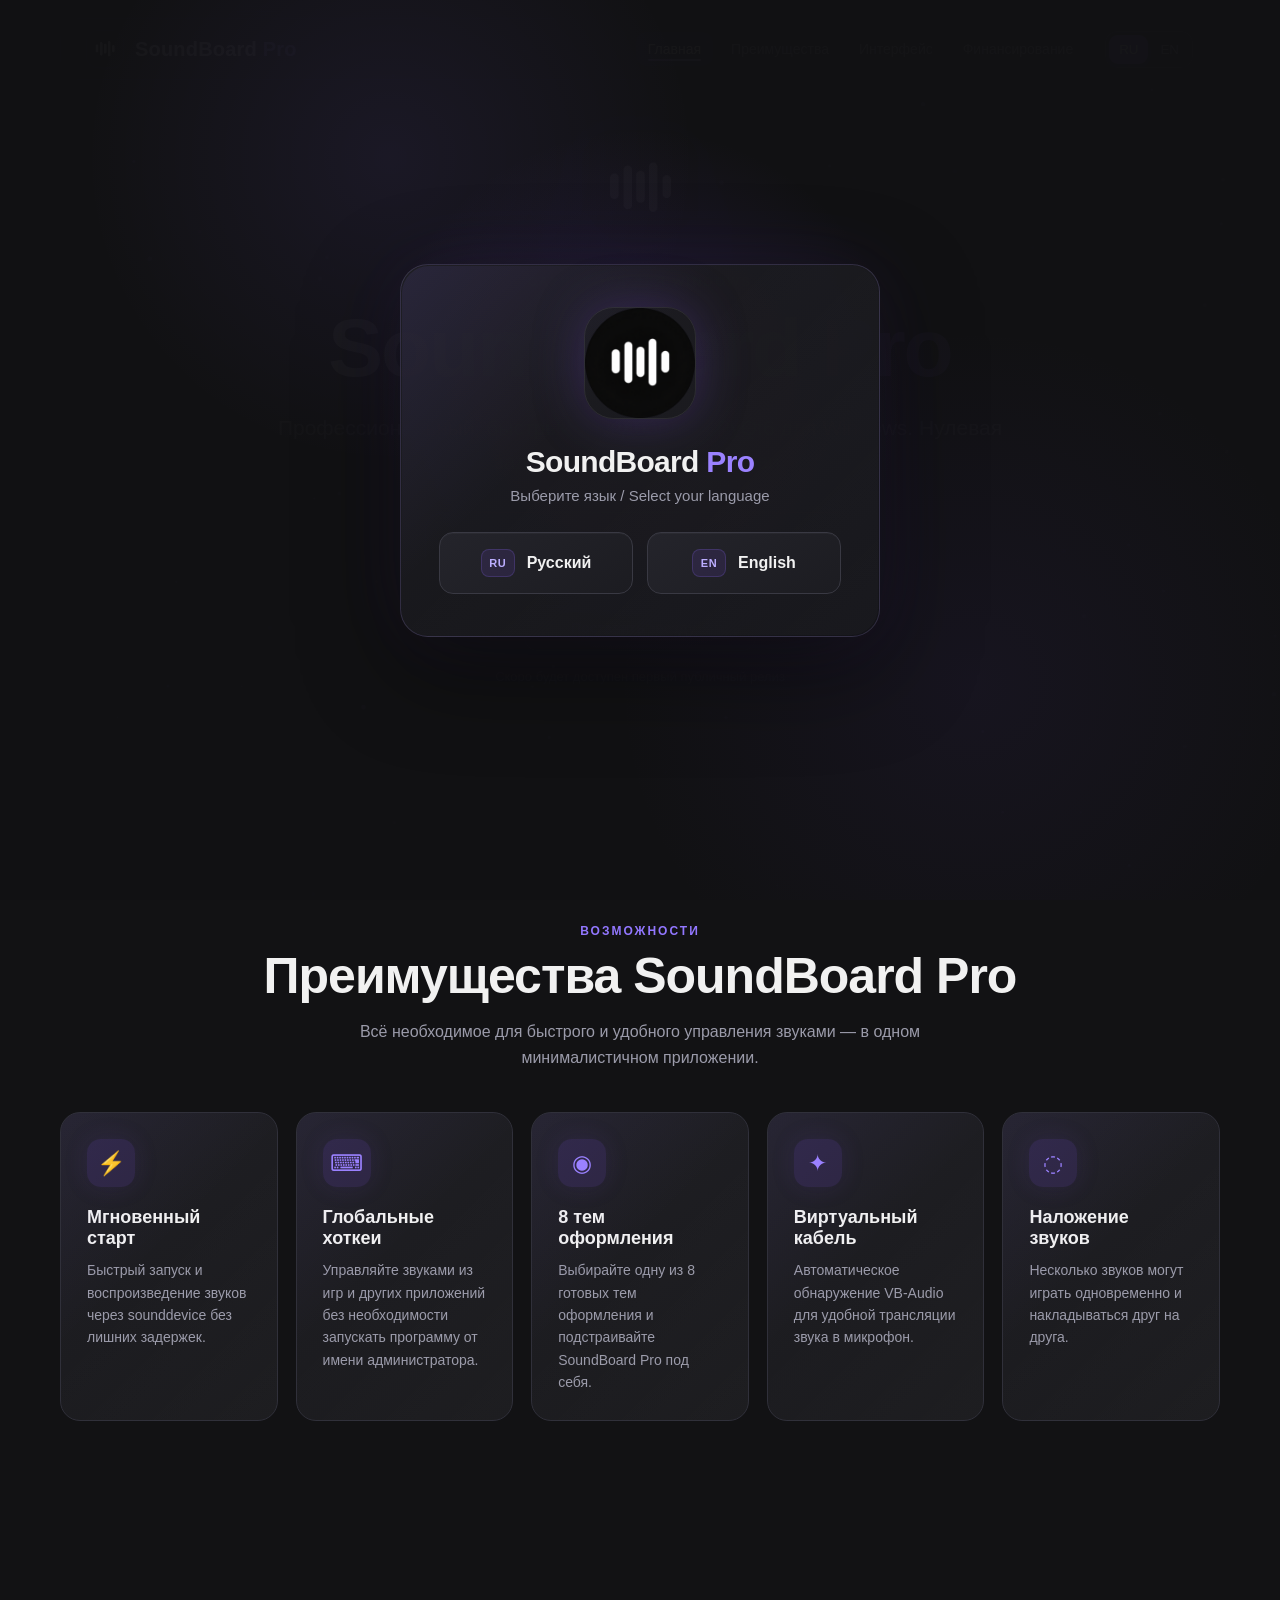
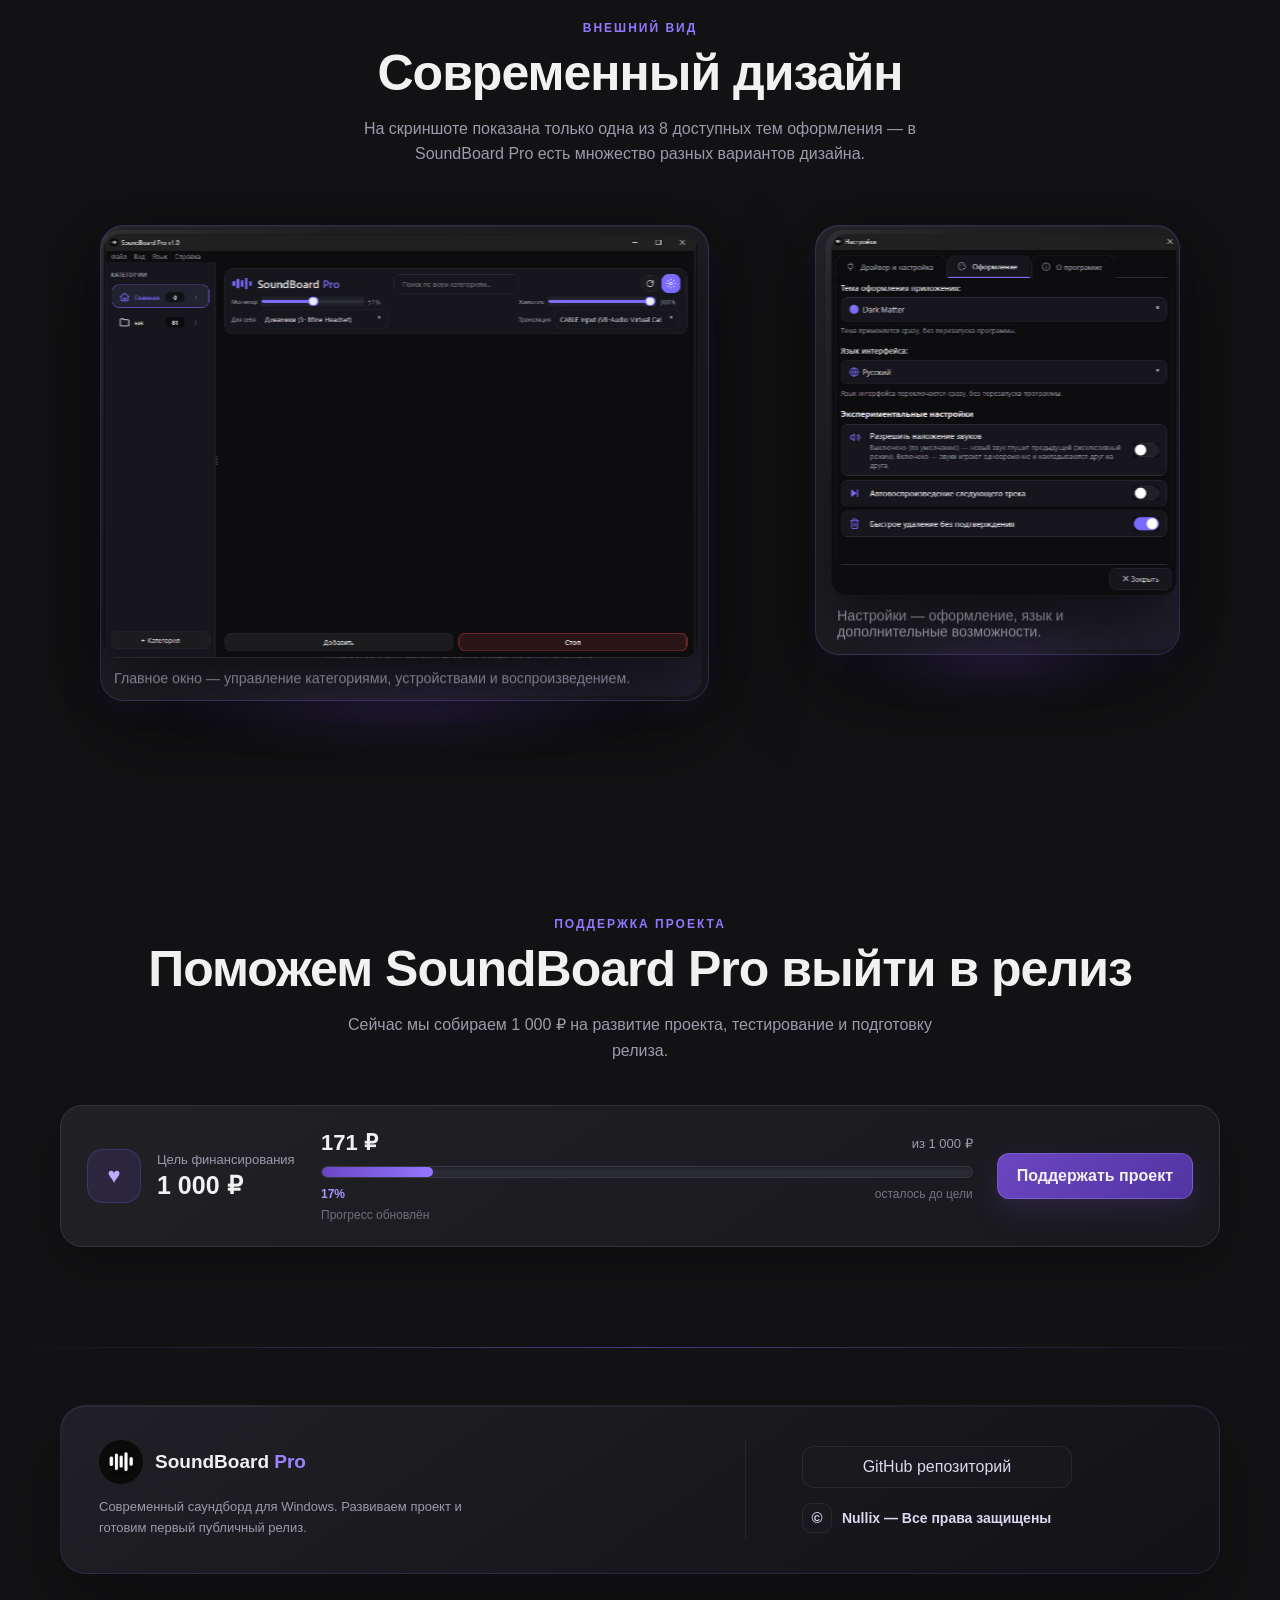
==== docs/index.html @ 48864b83 "Update index.html" ====
<!DOCTYPE html>
<html lang="ru">
<head>
<meta charset="UTF-8">
<meta name="viewport" content="width=device-width, initial-scale=1.0">
<meta name="theme-color" content="#121214">
<link rel="icon" href="[data-uri]">
<link rel="shortcut icon" href="[data-uri]">
<title>SoundBoard Pro — Официальный сайт</title>
<style>
:root{
  --bg:#121214; --card:#1C1C1F; --card2:#222228; --text:#F1F1F1;
  --muted:#9b9baa; --accent:#6B46C1; --accent2:#8B6CFF;
  --line:#30303a; --glow:rgba(107,70,193,.34);
}
*{box-sizing:border-box} html{scroll-behavior:smooth}
body{margin:0;background:var(--bg);color:var(--text);font-family:"Segoe UI",Roboto,Arial,sans-serif;overflow-x:hidden}
body:before{content:"";position:fixed;inset:0;pointer-events:none;background:
 radial-gradient(circle at 20% 0%,rgba(107,70,193,.13),transparent 32%),
 radial-gradient(circle at 90% 35%,rgba(107,70,193,.08),transparent 28%);z-index:-1}
a{color:inherit;text-decoration:none}
.container{width:min(1160px,calc(100% - 40px));margin:auto}

/* Splash */
.splash{position:fixed;inset:0;z-index:9999;background:rgba(18,18,20,.98);display:grid;place-items:center;transition:opacity .65s ease,visibility .65s ease}
.splash.hide{opacity:0;visibility:hidden}
.splash-box{text-align:center;padding:32px;width:min(480px,calc(100% - 32px))}
.splash-icon{width:112px;height:112px;border-radius:30px;object-fit:cover;box-shadow:0 0 50px var(--glow);animation:pulse 2.4s infinite}
.splash h1{margin:22px 0 8px;font-size:28px}.splash p{color:var(--muted);margin:0 0 26px}
.lang-buttons{display:grid;grid-template-columns:1fr 1fr;gap:12px}
.lang-btn{border:1px solid #3c3c49;background:var(--card);color:var(--text);padding:16px;border-radius:14px;font-size:16px;font-weight:700;cursor:pointer;transition:.25s}
.lang-btn:hover{transform:translateY(-2px);border-color:var(--accent2);box-shadow:0 10px 30px var(--glow)}
.lang-btn.primary{background:linear-gradient(135deg,var(--accent),#5134a1);border-color:transparent}

/* Header — floating glass island (visible from the very beginning) */
header{position:fixed;top:18px;left:50%;right:auto;width:min(calc(100% - 32px),1160px);transform:translateX(-50%);z-index:1000;padding:0;border:1px solid rgba(255,255,255,.09);border-radius:18px;background:rgba(7,7,11,var(--scroll-alpha,.58));backdrop-filter:blur(34px) saturate(165%);-webkit-backdrop-filter:blur(34px) saturate(165%);box-shadow:0 18px 48px rgba(0,0,0,.30),0 0 34px rgba(107,70,193,.09);opacity:1;overflow:hidden;transition:background-color .12s linear,border-color .2s ease,box-shadow .28s ease;backface-visibility:hidden}
header:before{content:"";position:absolute;inset:0;border-radius:inherit;background:linear-gradient(180deg,rgba(255,255,255,.035),rgba(255,255,255,.012));pointer-events:none;z-index:0}
header.scrolled{background:rgba(6,6,10,var(--scroll-alpha,.64));border-color:rgba(255,255,255,.105);box-shadow:0 20px 52px rgba(0,0,0,.34),0 0 38px rgba(107,70,193,.11)}
header .nav{position:relative;z-index:1}
.nav{height:60px;display:flex;align-items:center;justify-content:space-between;gap:20px;position:relative;padding:0 6px;transition:height .28s ease,padding .28s ease}
header.scrolled .nav{height:60px;padding:0 6px}
.brand{display:flex;align-items:center;gap:12px;font-size:20px;font-weight:750;letter-spacing:.2px;transition:transform .2s ease}
.brand:hover{transform:translateY(-1px)}
.brand img{width:36px;height:36px;border-radius:11px;box-shadow:0 0 0 1px rgba(255,255,255,.05),0 6px 22px rgba(107,70,193,.18);transition:.28s ease}.pro{color:#9b82ff}
header.scrolled .brand img{width:36px;height:36px;border-radius:11px}
.header-spacer{height:0}
.nav-right{display:flex;align-items:center;gap:20px}
.nav-links{display:flex;align-items:center;gap:6px;color:var(--muted);font-size:14px}
.nav-links a{position:relative;padding:9px 12px;border-radius:10px;transition:color .2s ease,background .2s ease,transform .2s ease}
.nav-links a:hover{color:#fff;background:rgba(255,255,255,.045);transform:translateY(-1px)}
.nav-links a.active{color:#fff;background:rgba(139,108,255,.11)}
.nav-links a:after{content:"";position:absolute;left:12px;right:12px;bottom:5px;height:2px;border-radius:999px;background:linear-gradient(90deg,#8f73ff,#bdaeff);transform:scaleX(0);transform-origin:center;transition:transform .22s ease;opacity:.9}
.nav-links a.active:after{transform:scaleX(1)}
.lang-switch{display:flex;border:1px solid rgba(255,255,255,.09);border-radius:12px;overflow:hidden;background:rgba(255,255,255,.035);padding:3px;gap:2px;box-shadow:inset 0 1px 0 rgba(255,255,255,.045)}
.lang-switch button{border:0;background:transparent;color:var(--muted);padding:7px 10px;border-radius:9px;cursor:pointer;transition:.22s ease}
.lang-switch button:hover{color:#fff;background:rgba(255,255,255,.045)}
.lang-switch button.active{background:linear-gradient(135deg,#7654d8,#5d40bb);color:white;box-shadow:0 4px 14px rgba(107,70,193,.28)}
.nav-burger{display:none;flex-direction:column;justify-content:center;align-items:center;gap:5px;width:38px;height:38px;flex:0 0 auto;border-radius:10px;border:1px solid rgba(255,255,255,.09);background:rgba(255,255,255,.035);cursor:pointer;transition:background .2s ease,border-color .2s ease}
.nav-burger:hover{background:rgba(255,255,255,.06);border-color:rgba(139,108,255,.35)}
.nav-burger span{display:block;width:18px;height:2px;border-radius:2px;background:#e8e6f5;transition:transform .25s ease,opacity .2s ease}
header.nav-open .nav-burger span:nth-child(1){transform:translateY(7px) rotate(45deg)}
header.nav-open .nav-burger span:nth-child(2){opacity:0}
header.nav-open .nav-burger span:nth-child(3){transform:translateY(-7px) rotate(-45deg)}
@media (max-width:820px){header{top:10px;width:calc(100% - 20px)}.nav{height:56px;padding:0 3px}header.scrolled .nav{height:56px;padding:0 3px}}

/* Hero */
.hero{min-height:calc(100vh - 76px);display:grid;place-items:center;padding:70px 0 80px}
.hero-inner{text-align:center;max-width:900px}
.hero-logo{width:116px;height:116px;border-radius:32px;box-shadow:0 0 60px var(--glow);animation:pulse 2.5s infinite;margin-bottom:24px}
.kicker{color:#aa96ff;font-size:13px;font-weight:800;text-transform:uppercase;letter-spacing:2px}
.hero h1{font-size:clamp(42px,8vw,82px);margin:12px 0 16px;letter-spacing:-2px}
.hero h1 span{color:#9277ff}.hero-desc{font-size:clamp(17px,2.2vw,21px);line-height:1.6;color:var(--muted);max-width:740px;margin:0 auto}
.release{margin:34px auto 0;width:fit-content;position:relative;padding:18px 30px;border:1px solid #8a68ff;border-radius:18px;background:linear-gradient(135deg,rgba(107,70,193,.32),rgba(107,70,193,.09));box-shadow:0 0 40px var(--glow);font-size:clamp(20px,4vw,32px);font-weight:900;letter-spacing:.5px}
.release:before{content:"";display:inline-block;width:10px;height:10px;border-radius:50%;background:#a78bfa;margin:0 12px 3px 0;box-shadow:0 0 18px #a78bfa}
.hero-actions{display:flex;justify-content:center;align-items:center;gap:12px;margin-top:18px}
.github-star-btn{display:inline-flex;align-items:center;justify-content:center;gap:9px;min-height:46px;padding:11px 16px;border-radius:13px;background:linear-gradient(145deg,#222228,#1a1a1e);border:1px solid #34343e;box-shadow:0 10px 28px rgba(0,0,0,.22),inset 0 1px 0 rgba(255,255,255,.03);font-size:14px;font-weight:800;transition:transform .25s ease,border-color .25s ease,box-shadow .25s ease,background .25s ease;color:#f1f1f1}
.github-star-btn:hover{transform:translateY(-2px);border-color:#7657cf;background:linear-gradient(145deg,#2a2633,#201f25);box-shadow:0 14px 34px rgba(107,70,193,.22),0 0 22px rgba(107,70,193,.1)}
.github-star-btn:active{transform:translateY(0)}
.github-star-btn.loading{opacity:.72;cursor:wait;transform:none!important}
.github-star-btn.starred{border-color:rgba(139,108,255,.55);background:linear-gradient(145deg,#292337,#201c29);box-shadow:0 14px 36px rgba(107,70,193,.24),0 0 28px rgba(107,70,193,.12)}
.github-star-btn.starred .github-star-count{background:rgba(107,70,193,.24);color:#e4dcff}
.github-star-icon{font-size:17px;line-height:1}
.github-star-count{display:inline-flex;align-items:center;justify-content:center;min-width:34px;padding:3px 8px;border-radius:999px;background:rgba(107,70,193,.16);border:1px solid rgba(139,108,255,.18);color:#c8b9ff;font-size:12px;font-variant-numeric:tabular-nums}
.hero-hint{display:block;margin-top:18px;color:#6f6f7c;font-size:13px}

/* Sections */
section{padding:100px 0}.section-head{text-align:center;margin-bottom:42px}
.eyebrow{font-size:12px;text-transform:uppercase;letter-spacing:2px;color:#9277ff;font-weight:800}
h2{font-size:clamp(30px,5vw,50px);margin:9px 0 0;letter-spacing:-1px}
.section-desc{max-width:620px;color:var(--muted);margin:14px auto 0;line-height:1.6}
.features{display:grid;grid-template-columns:repeat(5,1fr);gap:16px}
.feature{background:linear-gradient(145deg,#202025,#19191c);border:1px solid var(--line);border-radius:20px;padding:26px;min-height:230px;opacity:0;transform:translateY(28px);transition:opacity .7s ease,transform .7s ease,border-color .25s,box-shadow .25s}
.feature.show{opacity:1;transform:none}.feature:hover{border-color:#6848bb;box-shadow:0 18px 50px rgba(0,0,0,.25)}
.icon-box{width:48px;height:48px;display:grid;place-items:center;border-radius:14px;background:rgba(107,70,193,.18);color:#9b82ff;font-size:23px;margin-bottom:20px}
.feature h3{margin:0 0 10px;font-size:18px}.feature p{margin:0;color:var(--muted);font-size:14px;line-height:1.6}

/* Gallery */
.gallery{display:grid;grid-template-columns:1.65fr 1fr;gap:22px;align-items:start}
.shot{background:var(--card);border:1px solid var(--line);padding:10px;border-radius:22px;overflow:hidden;transition:.35s}
.shot:hover{transform:translateY(-6px);border-color:#6749b8;box-shadow:0 20px 50px rgba(0,0,0,.35)}
.shot img{display:block;width:100%;height:auto;border-radius:14px}.shot figcaption{padding:13px 7px 4px;color:var(--muted);font-size:14px}

.reveal{opacity:0;transform:translateY(25px);transition:.7s}.reveal.show{opacity:1;transform:none}
@keyframes pulse{0%,100%{transform:scale(1);box-shadow:0 0 42px var(--glow)}50%{transform:scale(1.045);box-shadow:0 0 70px rgba(107,70,193,.52)}}

@media(max-width:1100px){.features{grid-template-columns:repeat(3,1fr)}}
@media(max-width:900px){.features{grid-template-columns:repeat(2,1fr)}.gallery{grid-template-columns:1fr}}
@media(max-width:560px){.container{width:min(100% - 28px,1160px)}.nav{height:66px}.hero{min-height:calc(100vh - 66px);padding:55px 0}.hero-logo{width:94px;height:94px;border-radius:26px}.features{grid-template-columns:1fr}.feature{min-height:0}.release{padding:16px 18px}.splash-box{padding:20px}.lang-buttons{grid-template-columns:1fr}.nav-right{gap:8px}}

#particles{position:fixed;inset:0;width:100%;height:100%;z-index:0;pointer-events:none;opacity:.96}
.container,main,footer{position:relative;z-index:1}
.hero,.section-head,.feature,.gallery,.support-card{position:relative}
header{z-index:1000}
body:after{content:"";position:fixed;inset:0;pointer-events:none;z-index:-1;background:
 radial-gradient(circle at 50% 20%,rgba(107,70,193,.08),transparent 25%),
 linear-gradient(180deg,transparent 0%,rgba(0,0,0,.12) 100%)}
.hero-inner{position:relative}
.hero-inner:before{content:"";position:absolute;left:50%;top:12%;width:560px;height:260px;transform:translateX(-50%);
background:radial-gradient(circle,rgba(107,70,193,.22),transparent 68%);filter:blur(16px);z-index:-1}
.release{overflow:hidden}
.release:after{content:"";position:absolute;inset:-2px;background:linear-gradient(110deg,transparent 30%,rgba(255,255,255,.16) 48%,transparent 66%);
transform:translateX(-110%);animation:shine 4s ease-in-out infinite}
.features{gap:18px}
.feature{position:relative;overflow:hidden}
.feature:before{content:"";position:absolute;inset:0;background:linear-gradient(135deg,rgba(139,108,255,.07),transparent 45%,rgba(255,255,255,.02));pointer-events:none}
.icon-box{box-shadow:0 0 25px rgba(107,70,193,.13)}
.gallery{grid-template-columns:1.55fr 1fr;gap:26px}
.shot{padding:12px;border-radius:24px;box-shadow:0 15px 55px rgba(0,0,0,.25);background:linear-gradient(145deg,#202025,#18181c)}
.shot:first-child{transform:translateY(0)}
.shot img{border-radius:16px}
.gallery .shot:first-child img{
  width:100%;height:auto;min-height:0;object-fit:contain;object-position:center;
}
.gallery .shot:nth-child(2) img{
  width:100%;height:auto;min-height:0;object-fit:contain;object-position:center;
}
@keyframes shine{0%,65%{transform:translateX(-110%)}85%,100%{transform:translateX(110%)}}


/* Refined language selector */
.splash-box{
  position:relative;
  border:1px solid rgba(255,255,255,.07);
  border-radius:28px;
  background:linear-gradient(145deg,rgba(31,31,36,.96),rgba(20,20,24,.96));
  box-shadow:0 30px 100px rgba(0,0,0,.45),0 0 80px rgba(107,70,193,.12);
  padding:42px 38px;
}
.splash-box:before{
  content:"";position:absolute;inset:1px;border-radius:27px;pointer-events:none;
  background:linear-gradient(135deg,rgba(139,108,255,.10),transparent 38%,rgba(255,255,255,.025));
}
.splash-box > *{position:relative}
.splash h1{font-size:30px;letter-spacing:-.7px}
.splash p{font-size:15px;margin-bottom:28px}
.lang-buttons{gap:14px}
.lang-btn{
  display:flex;align-items:center;justify-content:center;gap:12px;
  min-height:58px;
  background:linear-gradient(145deg,#24242b,#1c1c21);
  border:1px solid #393943;
  color:#f1f1f1;
  box-shadow:inset 0 1px 0 rgba(255,255,255,.03);
}
.lang-btn:hover{
  transform:translateY(-3px);
  border-color:#7657cf;
  background:linear-gradient(145deg,#292632,#202025);
  box-shadow:0 12px 28px rgba(107,70,193,.18);
}
.lang-symbol{
  display:grid;place-items:center;
  min-width:34px;height:28px;border-radius:8px;
  font-size:11px;font-weight:900;letter-spacing:.6px;
  color:#bcaeff;background:rgba(107,70,193,.16);
  border:1px solid rgba(139,108,255,.2);
}
.lang-btn.primary{background:inherit;border-color:inherit;box-shadow:inherit}
.splash-icon{border:1px solid rgba(255,255,255,.08)}

@media(max-width:560px){
  .splash-box{padding:30px 20px;border-radius:22px}
  .splash-box:before{border-radius:21px}
  .lang-buttons{grid-template-columns:1fr}
}

/* Secure funding progress (no DonationAlerts widget token is stored in this public HTML) */
.funding-card{display:grid;grid-template-columns:auto minmax(240px,1fr) auto;align-items:center;gap:24px;padding:24px 26px;border:1px solid #34343e;border-radius:22px;background:linear-gradient(145deg,#202025,#19191d);box-shadow:0 18px 50px rgba(0,0,0,.24)}
.funding-info{display:flex;align-items:center;gap:16px;min-width:210px}.funding-progress{min-width:0}.funding-numbers{display:flex;justify-content:space-between;align-items:center;gap:16px;margin-bottom:10px;font-size:14px}.funding-raised{font-size:22px;font-weight:900}.funding-goal{color:var(--muted);font-size:13px}.funding-track{height:12px;border-radius:999px;background:#2a2a31;border:1px solid #383844;overflow:hidden;box-shadow:inset 0 1px 3px rgba(0,0,0,.3)}.funding-fill{height:100%;width:0%;border-radius:999px;background:linear-gradient(90deg,#6b46c1,#9277ff);box-shadow:0 0 22px rgba(107,70,193,.32);transition:width .8s cubic-bezier(.2,.8,.2,1)}.funding-meta{display:flex;justify-content:space-between;gap:12px;margin-top:9px;color:#747484;font-size:12px}.funding-percent{font-weight:800;color:#aa96ff}.funding-status{margin-top:7px;color:#6f6f7c;font-size:12px}.funding-action{display:flex;align-items:center;justify-content:flex-end}
@media(max-width:820px){.funding-card{grid-template-columns:1fr;align-items:stretch}.funding-info{min-width:0}.funding-action{justify-content:stretch}.funding-action .support-btn{width:100%}}
.support-card{display:flex;align-items:center;justify-content:space-between;gap:24px;padding:24px 26px;border:1px solid #34343e;border-radius:22px;background:linear-gradient(145deg,#202025,#19191d);box-shadow:0 18px 50px rgba(0,0,0,.24)}
.support-info{display:flex;align-items:center;gap:16px}.support-icon{width:54px;height:54px;border-radius:16px;display:grid;place-items:center;color:#bdaaff;background:rgba(107,70,193,.17);border:1px solid rgba(139,108,255,.22);font-size:22px}
.support-label{color:var(--muted);font-size:13px;margin-bottom:4px}.support-goal{font-size:25px;font-weight:900}.support-btn{display:inline-flex;align-items:center;justify-content:center;padding:13px 19px;border-radius:12px;background:linear-gradient(135deg,var(--accent),#5134a1);border:1px solid rgba(167,139,250,.35);box-shadow:0 10px 28px rgba(107,70,193,.22);font-weight:800;transition:.25s;white-space:nowrap}.support-btn:hover{transform:translateY(-2px);box-shadow:0 14px 35px rgba(107,70,193,.34)}
@media(max-width:620px){.support-card{flex-direction:column;align-items:stretch}.support-btn{width:100%}}
html.splash-open,body.splash-open{overflow:hidden;overscroll-behavior:none}.splash{overflow:hidden;touch-action:none}.splash:before{content:"";position:absolute;inset:-15%;background:radial-gradient(circle at 50% 45%,rgba(107,70,193,.18),transparent 25%),radial-gradient(circle at 35% 25%,rgba(139,108,255,.08),transparent 22%),radial-gradient(circle at 70% 70%,rgba(82,55,155,.09),transparent 25%);animation:splashAura 8s ease-in-out infinite alternate}.splash-box{animation:splashBoxIn .9s cubic-bezier(.2,.8,.2,1) both;transform-origin:center}.splash-box:after{content:"";position:absolute;inset:-1px;border-radius:28px;border:1px solid rgba(139,108,255,.12);pointer-events:none;animation:borderGlow 3.5s ease-in-out infinite}.splash-icon{animation:splashIconIn 1s .08s cubic-bezier(.2,.8,.2,1) both,pulse 2.5s 1.05s infinite}.splash h1{animation:fadeUp .65s .25s both}.splash p{animation:fadeUp .65s .35s both}.lang-buttons{animation:fadeUp .65s .45s both}.lang-btn{position:relative;overflow:hidden}.lang-btn:before{content:"";position:absolute;top:0;left:-130%;width:65%;height:100%;background:linear-gradient(90deg,transparent,rgba(255,255,255,.10),transparent);transform:skewX(-18deg);transition:left .8s ease}.lang-btn:hover:before{left:150%}.splash.hide .splash-box{animation:splashBoxOut .55s cubic-bezier(.4,0,.8,1) both}@keyframes splashBoxIn{from{opacity:0;transform:translateY(22px) scale(.96);filter:blur(6px)}to{opacity:1;transform:none;filter:none}}@keyframes splashBoxOut{to{opacity:0;transform:translateY(-12px) scale(.98);filter:blur(4px)}}@keyframes splashIconIn{from{opacity:0;transform:translateY(-18px) scale(.86);filter:blur(5px)}to{opacity:1;transform:none;filter:none}}@keyframes fadeUp{from{opacity:0;transform:translateY(12px)}to{opacity:1;transform:none}}@keyframes splashAura{from{transform:scale(1)}to{transform:scale(1.08) rotate(3deg)}}@keyframes borderGlow{0%,100%{box-shadow:0 0 0 rgba(139,108,255,0)}50%{box-shadow:0 0 35px rgba(107,70,193,.12)}}

/* Tablet + mobile polish */
@media (max-width: 1100px){
  .container{width:min(100% - 34px,1160px)}
  .gallery{grid-template-columns:1.35fr 1fr}
  .hero{padding-top:64px}
  .features{grid-template-columns:repeat(3,1fr)}
}
@media (max-width: 820px){
  .nav{height:68px}
  .nav-right{gap:8px}
  .hero{min-height:calc(100svh - 68px);padding:52px 0 70px}
  .hero h1{letter-spacing:-1.4px}
  .hero-desc{font-size:17px}
  .gallery{grid-template-columns:1fr;gap:20px}
  .gallery .shot:first-child img,.gallery .shot:nth-child(2) img{min-height:0}
  section{padding:76px 0}
  .features{grid-template-columns:repeat(2,1fr)}
  .support-card{padding:22px}
}
@media (max-width: 560px){
  header{top:10px}
  header:before{left:10px;right:10px;border-radius:16px}
  .header-spacer{height:78px}
  .container{width:calc(100% - 24px)}
  .brand{font-size:17px;gap:9px}.brand img{width:34px;height:34px;border-radius:10px}
  .lang-switch button{padding:7px 9px}
  .hero{padding:44px 0 58px}
  .hero-logo{width:86px;height:86px;border-radius:24px;margin-bottom:20px}
  .hero h1{font-size:42px;line-height:1.03}
  .hero-desc{font-size:16px;line-height:1.55}
  .hero-actions{margin-top:16px}
  .github-star-btn{width:100%;max-width:320px}
  .release{max-width:100%;padding:14px 16px;font-size:19px;border-radius:15px}
  .release:before{width:8px;height:8px;margin-right:8px}
  .features{grid-template-columns:1fr;gap:12px}
  .feature{min-height:0;padding:22px}
  h2{font-size:32px}
  section{padding:64px 0}
  .section-head{margin-bottom:30px}
  .shot{padding:8px;border-radius:18px}
  .shot img{border-radius:11px}
  .shot figcaption{font-size:13px;padding:10px 4px 3px}
  .support-card{flex-direction:column;align-items:stretch;gap:16px}
  .support-btn{width:100%}
  .splash{padding:14px}
  .splash-box{width:min(100%,430px);padding:30px 20px}
  .splash-icon{width:92px;height:92px;border-radius:24px}
  .splash h1{font-size:27px}
  .lang-buttons{grid-template-columns:1fr}
  .lang-btn{min-height:56px}
}
@media (prefers-reduced-motion: reduce){
  *,*:before,*:after{animation-duration:.01ms!important;animation-iteration-count:1!important;transition-duration:.01ms!important;scroll-behavior:auto!important}
}


/* Premium showcase treatment */
.gallery{perspective:1600px;transform-style:preserve-3d}
.shot{position:relative;overflow:visible;transform-style:preserve-3d;will-change:transform;border:1px solid rgba(139,108,255,.22);background:linear-gradient(145deg,#24242a,#17171b);box-shadow:0 32px 90px rgba(0,0,0,.38),0 12px 28px rgba(83,55,159,.10),inset 0 1px 0 rgba(255,255,255,.045);transition:transform .6s cubic-bezier(.2,.8,.2,1),box-shadow .6s,border-color .35s}
.shot:before{content:"";position:absolute;inset:7px;border-radius:18px;pointer-events:none;background:linear-gradient(120deg,rgba(255,255,255,.07),transparent 28%,transparent 64%,rgba(139,108,255,.08));transform:translateZ(22px);z-index:3}
.shot:after{content:"";position:absolute;left:9%;right:9%;bottom:-34px;height:56px;background:radial-gradient(ellipse,rgba(107,70,193,.30),transparent 68%);filter:blur(18px);z-index:-1}
.shot:hover{transform:translateY(-11px) rotateX(2.2deg) rotateY(-2deg) scale(1.012);border-color:rgba(139,108,255,.55);box-shadow:0 48px 115px rgba(0,0,0,.48),0 22px 56px rgba(90,58,170,.18),inset 0 1px 0 rgba(255,255,255,.07)}
.shot:nth-child(2):hover{transform:translateY(-11px) rotateX(2.2deg) rotateY(2deg) scale(1.014)}
.shot img{transform:translateZ(28px);box-shadow:0 18px 50px rgba(0,0,0,.40);transition:transform .6s cubic-bezier(.2,.8,.2,1),filter .45s ease}
.shot:hover img{transform:translateZ(38px);filter:brightness(1.04) saturate(1.04)}
.gallery .shot figcaption{transform:translateZ(18px)}

/* Rich footer */
footer{position:relative;padding:58px 0 34px;overflow:hidden}
footer:before{content:"";position:absolute;left:0;right:0;top:0;height:1px;background:linear-gradient(90deg,transparent,rgba(139,108,255,.48),transparent)}
.footer-shell{display:grid;grid-template-columns:1.15fr .85fr;gap:56px;padding:34px 38px;border:1px solid rgba(139,108,255,.16);border-radius:26px;background:linear-gradient(145deg,rgba(32,32,38,.98),rgba(19,19,23,.94));box-shadow:0 30px 80px rgba(0,0,0,.27),inset 0 1px 0 rgba(255,255,255,.035)}
.footer-brand-block{align-self:center}
.footer-brand{display:flex;align-items:center;gap:12px;font-size:19px;font-weight:850}.footer-brand img{width:44px;height:44px;border-radius:13px}
.footer-note{margin:13px 0 0;color:var(--muted);font-size:13px;line-height:1.6;max-width:390px}
.footer-github-block{display:flex;flex-direction:column;align-items:flex-start;justify-content:center;gap:15px;min-width:0;padding-left:56px;border-left:1px solid rgba(139,108,255,.12)}
.footer-link{display:inline-flex;align-items:center;justify-content:center;gap:9px;width:100%;max-width:270px;box-sizing:border-box;color:#ddd7ef;padding:11px 16px;border:1px solid rgba(255,255,255,.07);border-radius:12px;transition:.22s;background:rgba(255,255,255,.012)}.footer-link:hover{border-color:rgba(139,108,255,.42);background:rgba(107,70,193,.08);transform:translateY(-2px)}
.footer-copyright{display:flex;align-items:center;gap:10px;color:#ddd7ef;font-size:14px;font-weight:750;line-height:1.45}
.copyright-icon{display:grid;place-items:center;width:30px;height:30px;border-radius:9px;color:#ddd7ef;background:rgba(255,255,255,.012);border:1px solid rgba(255,255,255,.07);font-size:15px;font-weight:800;flex:0 0 auto}
@media(max-width:820px){.footer-shell{grid-template-columns:1fr}.footer-brand-block{grid-column:auto}.footer-github-block{padding-left:0;border-left:0;border-top:1px solid rgba(139,108,255,.12);padding-top:24px}}
@media(max-width:560px){.footer-shell{grid-template-columns:1fr;padding:24px}.footer-brand-block{grid-column:auto}.footer-github-block{padding-top:20px}}


@media(max-width:900px){
  .nav-burger{display:flex}
  .nav-links{position:absolute;left:10px;right:10px;top:calc(100% + 10px);z-index:5;flex-direction:column;align-items:stretch;gap:2px;max-width:none;white-space:normal;overflow:visible;padding:10px;border:1px solid rgba(255,255,255,.09);border-radius:16px;background:rgba(10,10,14,.97);backdrop-filter:blur(24px);-webkit-backdrop-filter:blur(24px);box-shadow:0 22px 55px rgba(0,0,0,.42);opacity:0;visibility:hidden;transform:translateY(-8px);transition:opacity .22s ease,transform .22s ease,visibility .22s}
  .nav-links a{font-size:15px;padding:12px 14px}
  header.nav-open .nav-links{opacity:1;visibility:visible;transform:none}
}
@media(max-width:560px){
  .nav{height:62px}
}

</style>
</head>
<body>

<canvas id="particles" aria-hidden="true"></canvas>


<div class="splash" id="splash">
  <div class="splash-box">
    <img class="splash-icon" src="[data-uri]" alt="SoundBoard Pro logo">
    <h1>SoundBoard <span class="pro">Pro</span></h1>
    <p>Выберите язык / Select your language</p>
    <div class="lang-buttons">
      <button class="lang-btn" onclick="startSite('ru')">
        <span class="lang-symbol">RU</span><span>Русский</span>
      </button>
      <button class="lang-btn" onclick="startSite('en')">
        <span class="lang-symbol">EN</span><span>English</span>
      </button>
    </div>
  </div>
</div>

<header>
  <div class="container nav">
    <a href="#home" class="brand"><img src="[data-uri]" alt=""><span>SoundBoard <span class="pro">Pro</span></span></a>
    <div class="nav-right">
      <nav class="nav-links" id="navLinks">
        <a href="#home" data-i18n="navHome">Главная</a>
        <a href="#features" data-i18n="navFeatures">Преимущества</a>
        <a href="#design" data-i18n="navDesign">Интерфейс</a>
        <a href="#support" data-i18n="navSupport">Финансирование</a>
      </nav>
      <div class="lang-switch">
        <button id="ruBtn" onclick="setLang('ru')">RU</button>
        <button id="enBtn" onclick="setLang('en')">EN</button>
      </div>
      <button class="nav-burger" id="navBurger" type="button" aria-label="Menu" aria-expanded="false" aria-controls="navLinks" onclick="toggleNavMenu()">
        <span></span><span></span><span></span>
      </button>
    </div>
  </div>
</header>
<div class="header-spacer" aria-hidden="true"></div>

<main>
<section class="hero" id="home">
  <div class="container hero-inner">
    <img class="hero-logo" src="[data-uri]" alt="SoundBoard Pro">
    <div class="kicker" data-i18n="kicker">ПРЕДСТОЯЩИЙ РЕЛИЗ • WINDOWS</div>
    <h1>SoundBoard <span>Pro</span></h1>
    <p class="hero-desc" data-i18n="heroDesc">Профессиональный, быстрый саундборд на PyQt6 для Windows. Нулевая задержка. Идеальные хоткеи.</p>
    <div class="release" data-i18n="release">РЕЛИЗ 30 СЕНТЯБРЯ</div>
  <div class="hero-actions">
    <button class="github-star-btn" id="githubStarBtn" type="button" aria-label="Star SoundBoard Pro on GitHub">
      <span class="github-star-icon" aria-hidden="true">⭐</span>
      <span id="githubStarText" data-i18n="starBtn">Поставить звезду</span>
      <span class="github-star-count" aria-live="polite"><span id="githubStarCount">—</span></span>
    </button>
  </div>
    <span class="hero-hint" data-i18n="hint">Разработка продолжается — публичный релиз 30 сентября</span>
  </div>
</section>

<section id="features">
  <div class="container">
    <div class="section-head reveal">
      <div class="eyebrow" data-i18n="eyFeatures">Возможности</div>
      <h2 data-i18n="featuresTitle">Преимущества SoundBoard Pro</h2>
      <p class="section-desc" data-i18n="featuresDesc">Всё необходимое для быстрого и удобного управления звуками — в одном минималистичном приложении.</p>
    </div>
    <div class="features">
      <article class="feature"><div class="icon-box">⚡</div><h3 data-i18n="f1t">Мгновенный старт</h3><p data-i18n="f1d">Быстрый запуск и воспроизведение звуков через sounddevice без лишних задержек.</p></article>
      <article class="feature"><div class="icon-box">⌨</div><h3 data-i18n="f2t">Глобальные хоткеи</h3><p data-i18n="f2d">Управляйте звуками из игр и других приложений без необходимости запускать программу от имени администратора.</p></article>
      <article class="feature"><div class="icon-box">◉</div><h3 data-i18n="f3t">Виртуальный кабель</h3><p data-i18n="f3d">Автоматическое обнаружение VB-Audio для удобной трансляции звука в микрофон.</p></article>
      <article class="feature"><div class="icon-box">✦</div><h3 data-i18n="f4t">Наложение звуков</h3><p data-i18n="f4d">Несколько звуков могут играть одновременно, создавая нужную атмосферу без ограничений.</p></article>
      <article class="feature"><div class="icon-box">◌</div><h3 data-i18n="f5t">Наложение звуков</h3><p data-i18n="f5d">Несколько звуков могут играть одновременно и накладываться друг на друга.</p></article>
    </div>
  </div>
</section>

<section id="design">
  <div class="container">
    <div class="section-head reveal">
      <div class="eyebrow" data-i18n="eyDesign">Внешний вид</div>
      <h2 data-i18n="designTitle">Современный дизайн</h2>
      <p class="section-desc" data-i18n="designDesc">На скриншоте показана только одна из 8 доступных тем оформления — в SoundBoard Pro есть множество разных вариантов дизайна.</p>
    </div>
    <div class="gallery reveal">
      <figure class="shot"><img src="[data-uri]" alt="SoundBoard Pro main interface"><figcaption data-i18n="mainCap">Главное окно — управление категориями, устройствами и воспроизведением.</figcaption></figure>
      <figure class="shot"><img src="[data-uri]" alt="SoundBoard Pro settings"><figcaption data-i18n="settingsCap">Настройки — оформление, язык и дополнительные возможности.</figcaption></figure>
    </div>
  </div>
</section>
<section id="support">
  <div class="container">
    <div class="section-head reveal">
      <div class="eyebrow" data-i18n="eySupport">Поддержка проекта</div>
      <h2 data-i18n="supportTitle">Поможем SoundBoard Pro выйти в релиз</h2>
      <p class="section-desc" data-i18n="supportDesc">Сейчас мы собираем 1 000 ₽ на развитие проекта, тестирование и подготовку релиза.</p>
    </div>
    <div class="funding-card reveal">
      <div class="funding-info">
        <div class="support-icon">♥</div>
        <div>
          <div class="support-label" data-i18n="supportLabel">Цель финансирования</div>
          <div class="support-goal" id="fundingGoal">1 000 ₽</div>
        </div>
      </div>
      <div class="funding-progress" aria-live="polite">
        <div class="funding-numbers">
          <strong class="funding-raised" id="fundingRaised">—</strong>
          <span class="funding-goal" data-i18n="fundingOf">из 1 000 ₽</span>
        </div>
        <div class="funding-track" role="progressbar" aria-valuemin="0" aria-valuemax="100" aria-valuenow="0" aria-label="Funding progress">
          <div class="funding-fill" id="fundingFill"></div>
        </div>
        <div class="funding-meta">
          <span class="funding-percent" id="fundingPercent">—</span>
          <span data-i18n="fundingRemaining">осталось до цели</span>
        </div>
        <div class="funding-status" id="fundingStatus" data-i18n="fundingLoading">Прогресс загрузится автоматически после подключения безопасного API.</div>
      </div>
      <div class="funding-action">
        <a class="support-btn" href="https://www.donationalerts.com/r/nullix" target="_blank" rel="noopener noreferrer" data-i18n="supportBtn">Поддержать проект</a>
      </div>
    </div>
  </div>
</section>

</main>

<footer>
  <div class="container">
    <div class="footer-shell">
      <div class="footer-brand-block">
        <div class="footer-brand">
          <img src="[data-uri]" alt="">
          <span>SoundBoard <span class="pro">Pro</span></span>
        </div>
        <p class="footer-note" data-i18n="footerNote">
          Современный саундборд для Windows. Развиваем проект и готовим первый публичный релиз.
        </p>
      </div>
      <div class="footer-github-block">
        <a
          class="footer-link"
          href="https://github.com/Null1x/SoundBoard-Pro"
          target="_blank"
          rel="noopener noreferrer"
          data-i18n="github"
        >
          GitHub репозиторий
        </a>
        <div class="footer-copyright">
          <span class="copyright-icon" aria-hidden="true">©</span>
          <span data-i18n="footerRights">Nullix — Все права защищены</span>
        </div>
      </div>
    </div>
  </div>
</footer>

<script>
document.documentElement.classList.add("splash-open");document.body.classList.add("splash-open");

// Visible, lightweight animated background particles.
(()=>{
  const c=document.getElementById('particles');
  const ctx=c.getContext('2d');
  let w=0,h=0,dpr=1,pts=[];
  const resize=()=>{
    dpr=Math.min(devicePixelRatio||1,2);
    w=innerWidth; h=innerHeight;
    c.width=w*dpr; c.height=h*dpr;
    c.style.width=w+'px'; c.style.height=h+'px';
    ctx.setTransform(dpr,0,0,dpr,0,0);
  };
  const make=()=>({
    x:Math.random()*w,
    y:Math.random()*h,
    r:Math.random()*1.8+.6,
    vx:(Math.random()-.5)*.22,
    vy:(Math.random()-.5)*.18,
    a:Math.random()*.48+.14,
    tw:Math.random()*Math.PI*2,
    sp:Math.random()*.018+.008
  });
  const reset=()=>{
    const count=Math.min(115,Math.max(55,Math.floor(innerWidth/12)));
    pts=Array.from({length:count},make);
  };
  const draw=()=>{
    ctx.clearRect(0,0,w,h);
    for(const p of pts){
      p.x+=p.vx;
      p.y+=p.vy;
      p.tw+=p.sp;
      const alpha=p.a*(.72+.28*Math.sin(p.tw));
      if(p.x<-20||p.x>w+20||p.y<-20||p.y>h+20) Object.assign(p,make());
      ctx.beginPath();
      ctx.arc(p.x,p.y,p.r,0,Math.PI*2);
      ctx.fillStyle=`rgba(164,139,255,${alpha})`;
      ctx.shadowBlur=10;
      ctx.shadowColor='rgba(123,88,220,.45)';
      ctx.fill();
    }
    ctx.shadowBlur=0;
    for(let i=0;i<pts.length;i++){
      for(let j=i+1;j<pts.length;j++){
        const a=pts[i],b=pts[j];
        const d=Math.hypot(a.x-b.x,a.y-b.y);
        if(d<115){
          ctx.beginPath();
          ctx.moveTo(a.x,a.y);
          ctx.lineTo(b.x,b.y);
          ctx.strokeStyle=`rgba(128,92,225,${(1-d/115)*.12})`;
          ctx.lineWidth=1;
          ctx.stroke();
        }
      }
    }
    requestAnimationFrame(draw);
  };
  addEventListener('resize',()=>{resize();reset()});
  resize(); reset(); draw();
})();

function preventSplashScroll(e){const s=document.getElementById("splash");if(s&&!s.classList.contains("hide"))e.preventDefault();}
window.addEventListener("wheel",preventSplashScroll,{passive:false});window.addEventListener("touchmove",preventSplashScroll,{passive:false});
const translations={
ru:{
navHome:"Главная",navFeatures:"Преимущества",navDesign:"Интерфейс",navSupport:"Финансирование",kicker:"Саундборд для Windows",
heroDesc:"Профессиональный, быстрый саундборд на PyQt6 для Windows. Нулевая задержка. Идеальные хоткеи.",
release:"РЕЛИЗ 30 СЕНТЯБРЯ",hint:"Скоро будет доступен первый публичный релиз",
eyFeatures:"Возможности",featuresTitle:"Преимущества SoundBoard Pro",
featuresDesc:"Всё необходимое для быстрого и удобного управления звуками — в одном минималистичном приложении.",
f1t:"Мгновенный старт",f1d:"Быстрый запуск и воспроизведение звуков через sounddevice без лишних задержек.",
f2t:"Глобальные хоткеи",f2d:"Управляйте звуками из игр и других приложений без необходимости запускать программу от имени администратора.",
f3t:"8 тем оформления",f3d:"Выбирайте одну из 8 готовых тем оформления и подстраивайте SoundBoard Pro под себя.",
f4t:"Виртуальный кабель",f4d:"Автоматическое обнаружение VB-Audio для удобной трансляции звука в микрофон.",f5t:"Наложение звуков",f5d:"Несколько звуков могут играть одновременно и накладываться друг на друга.",
eyDesign:"Внешний вид",designTitle:"Современный дизайн",designDesc:"На скриншоте показана только одна из 8 доступных тем оформления — в SoundBoard Pro есть множество разных вариантов дизайна.",
mainCap:"Главное окно — управление категориями, устройствами и воспроизведением.",
settingsCap:"Настройки — оформление, язык и дополнительные возможности.",
github:"GitHub репозиторий",starBtn:"Поставить звезду",starDone:"Звезда поставлена",eySupport:"Поддержка проекта",supportTitle:"Поможем SoundBoard Pro выйти в релиз",supportDesc:"Сейчас мы собираем 1 000 ₽ на развитие проекта, тестирование и подготовку релиза.",supportLabel:"Цель финансирования",supportBtn:"Поддержать проект",fundingOf:"из 1 000 ₽",fundingRemaining:"осталось до цели",fundingLoading:"Прогресс загрузится автоматически после подключения безопасного API.",fundingUpdated:"Прогресс обновлён",fundingUnavailable:"Не удалось обновить прогресс — показываем последнее доступное значение.",footerNote:"Современный саундборд для Windows. Развиваем проект и готовим первый публичный релиз.",footerRights:"Nullix — Все права защищены"
},
en:{
navHome:"Home",navFeatures:"Features",navDesign:"Interface",navSupport:"Funding",kicker:"Soundboard for Windows",
heroDesc:"A professional, fast PyQt6 soundboard for Windows. Zero delay. Perfect hotkeys.",
release:"RELEASE ON SEPTEMBER 30",hint:"The first public release is coming soon",
eyFeatures:"Features",featuresTitle:"Why SoundBoard Pro",
featuresDesc:"Everything you need for fast and convenient sound control — in one minimalist application.",
f1t:"Instant start",f1d:"Fast startup and sound playback through sounddevice without unnecessary delays.",
f2t:"Global hotkeys",f2d:"Control sounds from games and other apps without running the program as administrator.",
f3t:"8 themes",f3d:"Choose one of 8 ready-made themes and make SoundBoard Pro feel like your own.",
f4t:"Virtual cable",f4d:"Automatic VB-Audio detection for convenient sound routing to your microphone.",f5t:"Sound overlay",f5d:"Multiple sounds can play simultaneously and layer on top of each other.",
eyDesign:"Appearance",designTitle:"Modern design",designDesc:"The screenshot shows only one of the 8 available themes — SoundBoard Pro includes many different visual styles.",
mainCap:"Main window — categories, devices and playback in one place.",
settingsCap:"Settings — appearance, language and additional options.",
github:"GitHub repository",starBtn:"Star on GitHub",starDone:"Star added",eySupport:"Support the project",supportTitle:"Help SoundBoard Pro reach release",supportDesc:"We are currently raising 1,000 ₽ for development, testing and release preparation.",supportLabel:"Funding goal",supportBtn:"Support the project",fundingOf:"of 1,000 ₽",fundingRemaining:"remaining to goal",fundingLoading:"Progress will update automatically after the secure API is connected.",fundingUpdated:"Progress updated",fundingUnavailable:"Could not refresh the progress — showing the last available value.",footerNote:"A modern soundboard for Windows. We are developing the project and preparing the first public release.",footerRights:"Nullix — All rights reserved"
}}
// Secure funding progress: the public site reads only sanitized data from /funding.json.
// NEVER put a DonationAlerts widget URL containing a token, API access token or client secret here.
const FUNDING_ENDPOINT="./funding.json";
const FUNDING_GOAL=1000;

function formatRUB(value){
  const n=Number(value);
  if(!Number.isFinite(n)) return "—";
  return `${Math.round(n).toLocaleString("ru-RU")} ₽`;
}

async function refreshFundingProgress(){
  const raisedEl=document.getElementById("fundingRaised");
  const goalEl=document.getElementById("fundingGoal");
  const fillEl=document.getElementById("fundingFill");
  const percentEl=document.getElementById("fundingPercent");
  const statusEl=document.getElementById("fundingStatus");
  const track=fillEl?.parentElement;
  if(!raisedEl||!goalEl||!fillEl||!percentEl) return;

  try{
    const r=await fetch(`${FUNDING_ENDPOINT}?t=${Date.now()}`,{cache:"no-store",headers:{Accept:"application/json"}});
    if(!r.ok) throw new Error("funding data unavailable");
    const data=await r.json();
    const goal=Number(data.goal_amount ?? FUNDING_GOAL);
    const raised=Number(data.raised_amount);
    if(!Number.isFinite(goal)||!Number.isFinite(raised)) throw new Error("invalid funding data");
    const pct=Math.max(0,Math.min(100,(raised/goal)*100));
    raisedEl.textContent=formatRUB(raised);
    goalEl.textContent=formatRUB(goal);
    document.querySelectorAll('[data-i18n="fundingOf"]').forEach(el=>el.textContent=`${translations[document.documentElement.lang||"ru"].fundingOf.startsWith("из")?"из":"of"} ${formatRUB(goal)}`);
    fillEl.style.width=`${pct.toFixed(1)}%`;
    percentEl.textContent=`${pct.toFixed(0)}%`;
    track?.setAttribute("aria-valuenow",pct.toFixed(0));
    if(statusEl) statusEl.textContent=translations[document.documentElement.lang||"ru"].fundingUpdated;
  }catch(_){
    if(statusEl) statusEl.textContent=translations[document.documentElement.lang||"ru"].fundingUnavailable;
  }
}

// GitHub repository used by the Star button and live star counter.
// Change this one value to your exact owner/repository once your repo is public.
const GITHUB_REPO="Null1x/SoundBoard-Pro";
const GITHUB_URL=`https://github.com/${GITHUB_REPO}`;

function setStarButtonState(starred){
  const btn=document.getElementById("githubStarBtn");
  const text=document.getElementById("githubStarText");
  if(!btn||!text) return;
  btn.classList.toggle("starred",!!starred);
  text.textContent=starred ? translations[document.documentElement.lang||"ru"].starDone : translations[document.documentElement.lang||"ru"].starBtn;
  btn.setAttribute("aria-pressed",String(!!starred));
}

async function refreshGitHubStarCount(){
  const count=document.getElementById("githubStarCount");
  if(!count) return;
  try{
    const r=await fetch(`/api/github?action=count&repo=${encodeURIComponent(GITHUB_REPO)}`,{headers:{Accept:"application/json"},cache:"no-store"});
    if(!r.ok) throw new Error("local count endpoint unavailable");
    const data=await r.json();
    if(Number.isFinite(data.stars)) count.textContent=Number(data.stars).toLocaleString();
    return;
  }catch(_){
    // Static fallback: GitHub's public repository endpoint.
  }
  try{
    const r=await fetch(`https://api.github.com/repos/${GITHUB_REPO}`,{headers:{Accept:"application/vnd.github+json"},cache:"no-store"});
    if(!r.ok) throw new Error("GitHub API error");
    const data=await r.json();
    if(Number.isFinite(data.stargazers_count)) count.textContent=Number(data.stargazers_count).toLocaleString();
  }catch(_){count.textContent="—";}
}

async function refreshGitHubStarStatus(){
  try{
    const r=await fetch(`/api/github?action=status&repo=${encodeURIComponent(GITHUB_REPO)}`,{headers:{Accept:"application/json"},credentials:"same-origin",cache:"no-store"});
    if(!r.ok) return;
    const data=await r.json();
    setStarButtonState(!!data.starred);
  }catch(_){/* Not configured yet; keep normal button state. */}
}

async function handleGitHubStar(){
  const btn=document.getElementById("githubStarBtn");
  if(!btn||btn.classList.contains("loading")) return;
  btn.classList.add("loading");
  try{
    const r=await fetch(`/api/github?action=star&repo=${encodeURIComponent(GITHUB_REPO)}`,{
      method:"POST",headers:{Accept:"application/json"},credentials:"same-origin",cache:"no-store"
    });
    if(r.status===401){
      // First use: authorize the GitHub App. After authorization the callback stars the repo and returns here.
      window.location.assign(`/api/github?action=login&repo=${encodeURIComponent(GITHUB_REPO)}`);
      return;
    }
    if(!r.ok) throw new Error("Star request failed");
    const data=await r.json();
    setStarButtonState(!!data.starred);
    setTimeout(refreshGitHubStarCount,700);
  }catch(_){
    // If the optional backend is not deployed, keep a graceful fallback.
    window.open(GITHUB_URL,"_blank","noopener,noreferrer");
  }finally{
    btn.classList.remove("loading");
  }
}

function initGitHubStar(){
  const btn=document.getElementById("githubStarBtn");
  if(btn) btn.addEventListener("click",handleGitHubStar);
  const params=new URLSearchParams(location.search);
  if(params.get("github")==="starred"){
    setStarButtonState(true);
    history.replaceState({},"",location.pathname+location.hash);
  }
  refreshGitHubStarCount();
  refreshGitHubStarStatus();
}

function setLang(lang){
 document.documentElement.lang=lang;
 document.querySelectorAll("[data-i18n]").forEach(el=>el.textContent=translations[lang][el.dataset.i18n]);
 document.getElementById("ruBtn").classList.toggle("active",lang==="ru");
 document.getElementById("enBtn").classList.toggle("active",lang==="en");
 localStorage.setItem("sbpro-lang",lang);
  refreshFundingProgress();
}
function startSite(lang){
  setLang(lang);
  const splash=document.getElementById('splash');
  splash.classList.add('hide');
  setTimeout(()=>{
    document.documentElement.classList.remove('splash-open');
    document.body.classList.remove('splash-open');
    document.documentElement.style.overflow='';
    document.body.style.overflow='';
    document.body.style.height='';
    window.scrollTo({top:0,behavior:'instant'});
  },700);
}
const header=document.querySelector("header");
const navLinks=[...document.querySelectorAll(".nav-links a")];
const sections=[...document.querySelectorAll("main section[id]")];
function toggleNavMenu(force){
  if(!header)return;
  const open=force!==undefined?force:!header.classList.contains("nav-open");
  header.classList.toggle("nav-open",open);
  const btn=document.getElementById("navBurger");
  if(btn)btn.setAttribute("aria-expanded",String(open));
}
document.addEventListener("click",e=>{
  if(header&&header.classList.contains("nav-open")&&!header.contains(e.target)){
    toggleNavMenu(false);
  }
});
document.addEventListener("keydown",e=>{
  if(e.key==="Escape")toggleNavMenu(false);
});
window.addEventListener("resize",()=>{
  if(window.innerWidth>900)toggleNavMenu(false);
},{passive:true});
let navAnimationFrame=0;
let navAnimating=false;
let requestedSection="";
let activeSection="";
let lastScrollY=window.scrollY||0;
let selfScroll=false;

function updateHeader(){
  if(!header)return;
  const y=Math.max(0,window.scrollY);
  const t=Math.min(1,y/900);
  header.classList.toggle("scrolled",y>8);
  header.style.setProperty("--scroll-alpha",(0.48+t*0.16).toFixed(2));
  header.style.opacity=(1-t*0.02).toFixed(3);
}
function setActiveNav(id){
  const normalized=id||"home";
  if(activeSection===normalized)return;
  activeSection=normalized;
  navLinks.forEach(link=>{
    const on=link.getAttribute("href")===`#${normalized}`;
    link.classList.toggle("active",on);
    link.setAttribute("aria-current",on?"page":"false");
  });
}
function sectionByPosition(){
  const y=window.scrollY||0;
  if(y<=70)return "home";
  const marker=y+Math.min(210,window.innerHeight*.23);
  let current="home";
  let best=-Infinity;
  sections.forEach(s=>{
    if(s.id==="home")return;
    const top=s.offsetTop;
    if(top<=marker && top>best){best=top;current=s.id;}
  });
  return current;
}
function updateActiveNav(force=false){
  if(navAnimating&&!force)return;
  setActiveNav(sectionByPosition());
}
function stopNavAnimation(){
  if(navAnimationFrame){cancelAnimationFrame(navAnimationFrame);navAnimationFrame=0;}
  navAnimating=false;
  requestedSection="";
}
function smoothScrollTo(target){
  stopNavAnimation();
  const id=target.id;
  requestedSection=id;
  navAnimating=true;
  setActiveNav(id);
  const headerOffset=(header?.offsetHeight||68)+24;
  const destination=Math.max(0,target.getBoundingClientRect().top+window.scrollY-headerOffset);
  const startY=window.scrollY;
  const distance=destination-startY;
  const duration=Math.min(820,Math.max(420,Math.abs(distance)*.55));
  const t0=performance.now();
  const ease=t=>t<.5?4*t*t*t:1-Math.pow(-2*t+2,3)/2;
  const step=now=>{
    if(requestedSection!==id){return;}
    const p=Math.min(1,(now-t0)/duration);
    selfScroll=true;
    // behavior:"instant" is required here: a bare window.scrollTo(x,y) defaults to
    // behavior "auto", which then obeys the CSS "html{scroll-behavior:smooth}" rule above.
    // That made the browser run its OWN native smooth-scroll toward whatever position we
    // last requested, instead of jumping there immediately - so our custom eased steps kept
    // getting reinterpreted as a moving target, and the real scroll position lagged far
    // behind our animation, continuing to drift past every section (and re-triggering the
    // scroll-spy for each one) long after we thought the animation had finished. That drift
    // was the cause of the nav underline flickering through the sections.
    window.scrollTo({top:startY+distance*ease(p),left:0,behavior:"instant"});
    if(p<1){navAnimationFrame=requestAnimationFrame(step);return;}
    navAnimationFrame=0;navAnimating=false;requestedSection="";setActiveNav(id);updateHeader();
  };
  navAnimationFrame=requestAnimationFrame(step);
}
navLinks.forEach(link=>{
  link.addEventListener("click",e=>{
    const id=(link.getAttribute("href")||"").slice(1);
    const target=document.getElementById(id);
    if(!target)return;
    e.preventDefault();
    smoothScrollTo(target);
    history.replaceState(null,"",`#${id}`);
    toggleNavMenu(false);
  });
});
window.addEventListener("scroll",()=>{
  updateHeader();
  const y=window.scrollY||0;
  if(navAnimating){
    if(selfScroll){
      // This scroll event was caused by our own smoothScrollTo animation, not the user. Ignore it.
      selfScroll=false;
    }else{
      // The user genuinely interrupted the animation (wheel/touch/keyboard). Hand control back to the scroll spy.
      stopNavAnimation();updateActiveNav(true);
    }
  }else{
    updateActiveNav();
  }
  lastScrollY=y;
},{passive:true});
window.addEventListener("resize",()=>{
  updateHeader();
  // While our own smooth-scroll animation is running, don't force a recalculation here
  // (mobile browsers fire "resize" mid-scroll when the address bar hides/shows, which was
  // causing the nav underline to flicker to an intermediate section). updateActiveNav()
  // without "force" already skips itself while navAnimating is true, and the click handler
  // sets the correct link the moment the animation ends.
  updateActiveNav();
},{passive:true});
updateHeader();
updateActiveNav(true);

const observer=new IntersectionObserver(entries=>entries.forEach(e=>{if(e.isIntersecting){e.target.classList.add("show");observer.unobserve(e.target)}}),{threshold:.12});
document.querySelectorAll(".feature,.reveal").forEach((el,i)=>{el.style.transitionDelay=(el.classList.contains("feature")?(i%5)*.08:0)+"s";observer.observe(el)});
const saved=localStorage.getItem("sbpro-lang"); if(saved)setLang(saved); else setLang("ru");
initGitHubStar();
refreshFundingProgress();
</script>
</body>
</html>
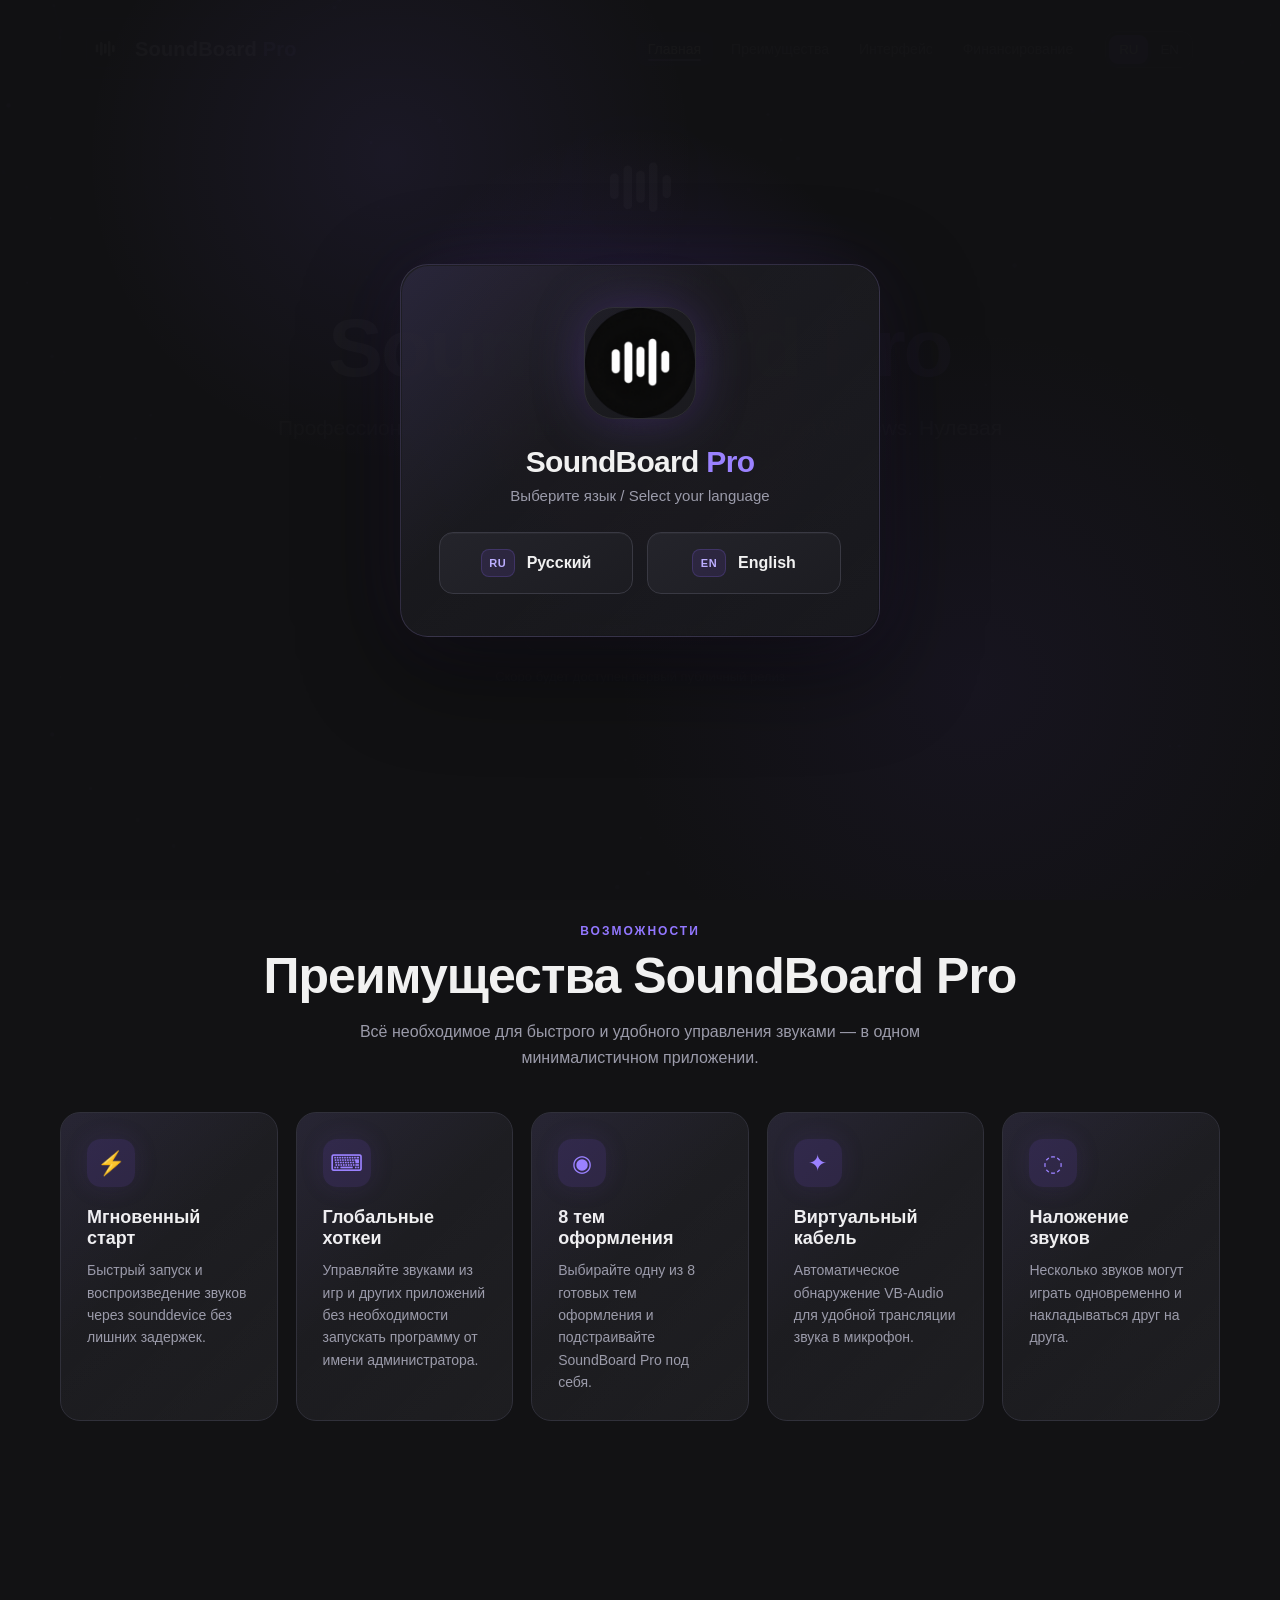
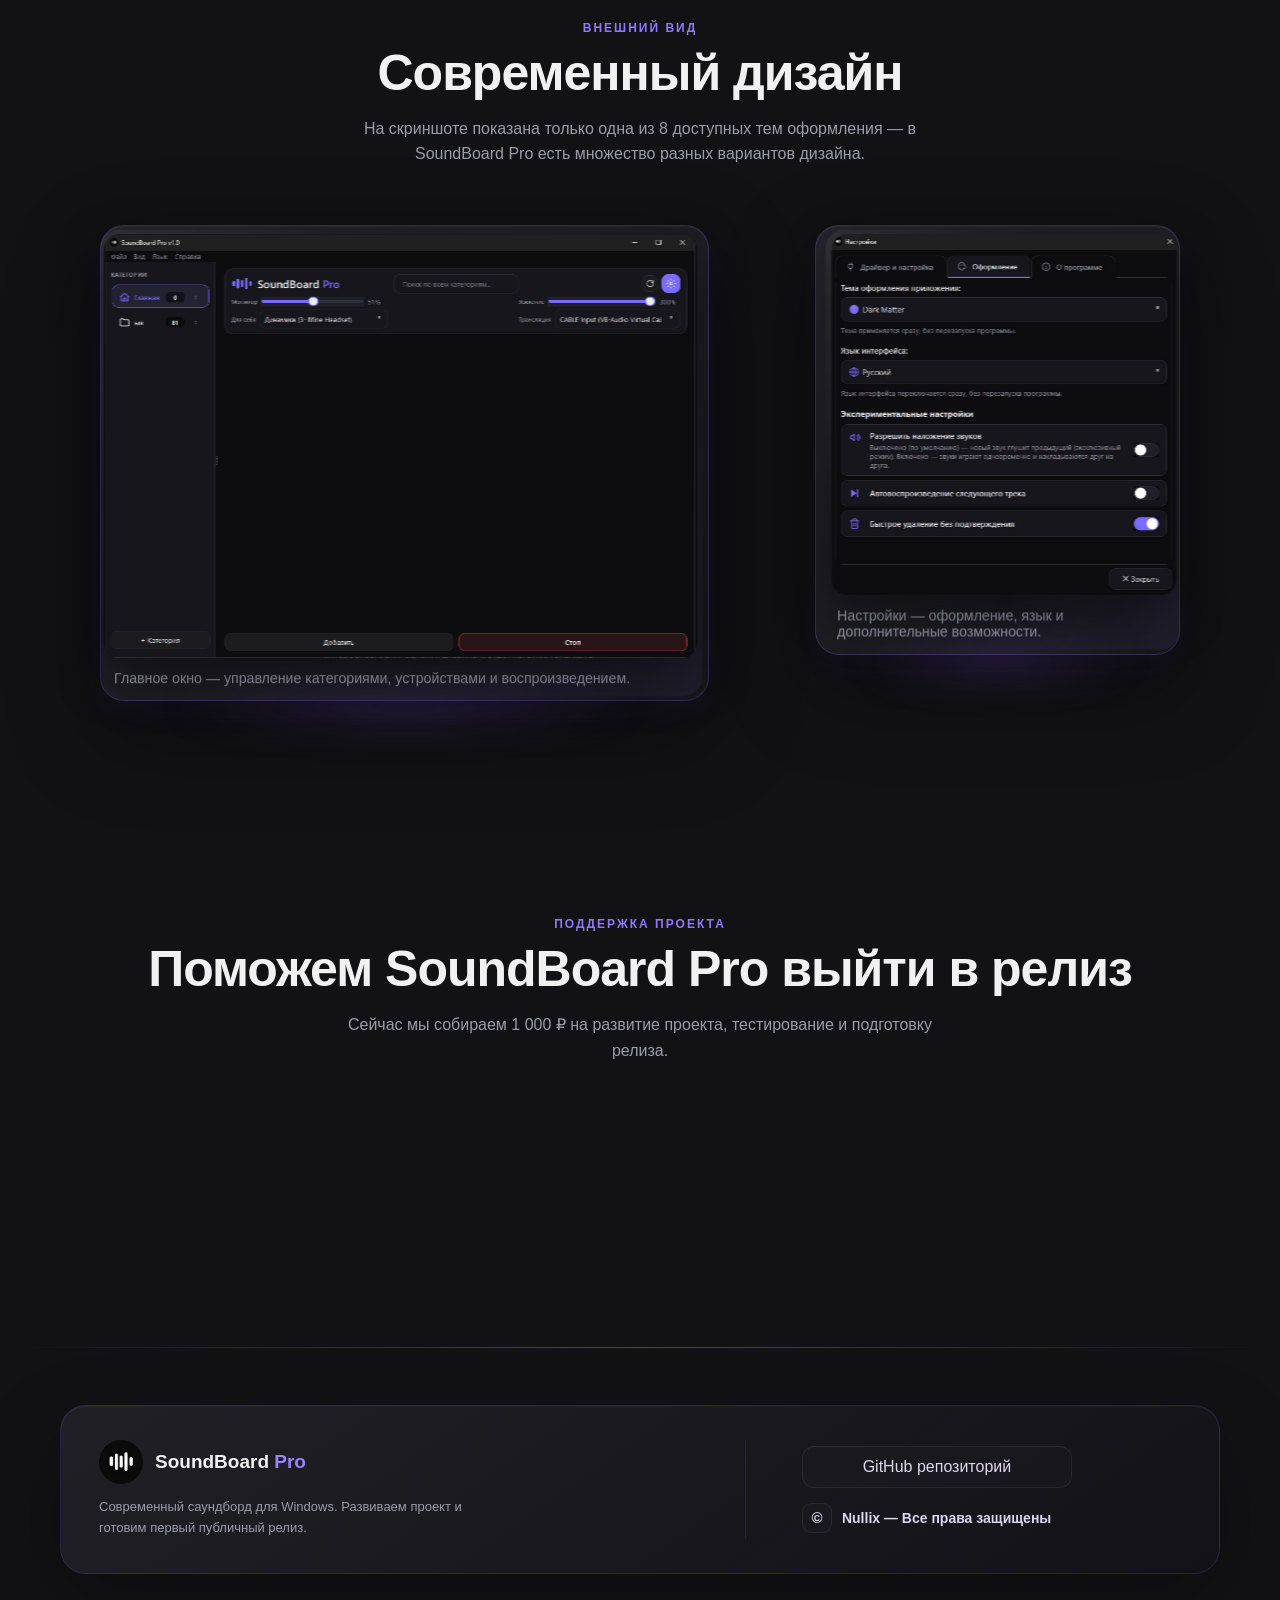
==== commit 47f0b880: "Update index.html" ====
--- a/docs/index.html
+++ b/docs/index.html
@@ -13,8 +13,8 @@
   --muted:#9b9baa; --accent:#6B46C1; --accent2:#8B6CFF;
   --line:#30303a; --glow:rgba(107,70,193,.34);
 }
-*{box-sizing:border-box} html{scroll-behavior:smooth}
-body{margin:0;background:var(--bg);color:var(--text);font-family:"Segoe UI",Roboto,Arial,sans-serif;overflow-x:hidden}
+*{box-sizing:border-box} html{scroll-behavior:smooth;overflow-x:hidden;width:100%}
+body{margin:0;background:var(--bg);color:var(--text);font-family:"Segoe UI",Roboto,Arial,sans-serif;overflow-x:hidden;width:100%;position:relative}
 body:before{content:"";position:fixed;inset:0;pointer-events:none;background:
  radial-gradient(circle at 20% 0%,rgba(107,70,193,.13),transparent 32%),
  radial-gradient(circle at 90% 35%,rgba(107,70,193,.08),transparent 28%);z-index:-1}
@@ -33,7 +33,7 @@
 .lang-btn.primary{background:linear-gradient(135deg,var(--accent),#5134a1);border-color:transparent}
 
 /* Header — floating glass island (visible from the very beginning) */
-header{position:fixed;top:18px;left:50%;right:auto;width:min(calc(100% - 32px),1160px);transform:translateX(-50%);z-index:1000;padding:0;border:1px solid rgba(255,255,255,.09);border-radius:18px;background:rgba(7,7,11,var(--scroll-alpha,.58));backdrop-filter:blur(34px) saturate(165%);-webkit-backdrop-filter:blur(34px) saturate(165%);box-shadow:0 18px 48px rgba(0,0,0,.30),0 0 34px rgba(107,70,193,.09);opacity:1;overflow:hidden;transition:background-color .12s linear,border-color .2s ease,box-shadow .28s ease;backface-visibility:hidden}
+header{position:fixed;top:18px;left:16px;right:16px;width:auto;max-width:1160px;margin:0 auto;z-index:1000;padding:0;border:1px solid rgba(255,255,255,.09);border-radius:18px;background:rgba(7,7,11,var(--scroll-alpha,.58));backdrop-filter:blur(34px) saturate(165%);-webkit-backdrop-filter:blur(34px) saturate(165%);box-shadow:0 18px 48px rgba(0,0,0,.30),0 0 34px rgba(107,70,193,.09);opacity:1;overflow:hidden;transition:background-color .12s linear,border-color .2s ease,box-shadow .28s ease;backface-visibility:hidden;transform:translateZ(0);-webkit-transform:translateZ(0)}
 header:before{content:"";position:absolute;inset:0;border-radius:inherit;background:linear-gradient(180deg,rgba(255,255,255,.035),rgba(255,255,255,.012));pointer-events:none;z-index:0}
 header.scrolled{background:rgba(6,6,10,var(--scroll-alpha,.64));border-color:rgba(255,255,255,.105);box-shadow:0 20px 52px rgba(0,0,0,.34),0 0 38px rgba(107,70,193,.11)}
 header .nav{position:relative;z-index:1}
@@ -59,9 +59,10 @@
 .nav-burger:hover{background:rgba(255,255,255,.06);border-color:rgba(139,108,255,.35)}
 .nav-burger span{display:block;width:18px;height:2px;border-radius:2px;background:#e8e6f5;transition:transform .25s ease,opacity .2s ease}
 header.nav-open .nav-burger span:nth-child(1){transform:translateY(7px) rotate(45deg)}
+header.nav-open{overflow:visible}
 header.nav-open .nav-burger span:nth-child(2){opacity:0}
 header.nav-open .nav-burger span:nth-child(3){transform:translateY(-7px) rotate(-45deg)}
-@media (max-width:820px){header{top:10px;width:calc(100% - 20px)}.nav{height:56px;padding:0 3px}header.scrolled .nav{height:56px;padding:0 3px}}
+@media (max-width:820px){header{top:10px;left:10px;right:10px}.nav{height:56px;padding:0 3px}header.scrolled .nav{height:56px;padding:0 3px}}
 
 /* Hero */
 .hero{min-height:calc(100vh - 76px);display:grid;place-items:center;padding:70px 0 80px}
@@ -115,7 +116,7 @@
  radial-gradient(circle at 50% 20%,rgba(107,70,193,.08),transparent 25%),
  linear-gradient(180deg,transparent 0%,rgba(0,0,0,.12) 100%)}
 .hero-inner{position:relative}
-.hero-inner:before{content:"";position:absolute;left:50%;top:12%;width:560px;height:260px;transform:translateX(-50%);
+.hero-inner:before{content:"";position:absolute;left:50%;top:12%;width:min(560px,88vw);height:260px;transform:translateX(-50%);
 background:radial-gradient(circle,rgba(107,70,193,.22),transparent 68%);filter:blur(16px);z-index:-1}
 .release{overflow:hidden}
 .release:after{content:"";position:absolute;inset:-2px;background:linear-gradient(110deg,transparent 30%,rgba(255,255,255,.16) 48%,transparent 66%);
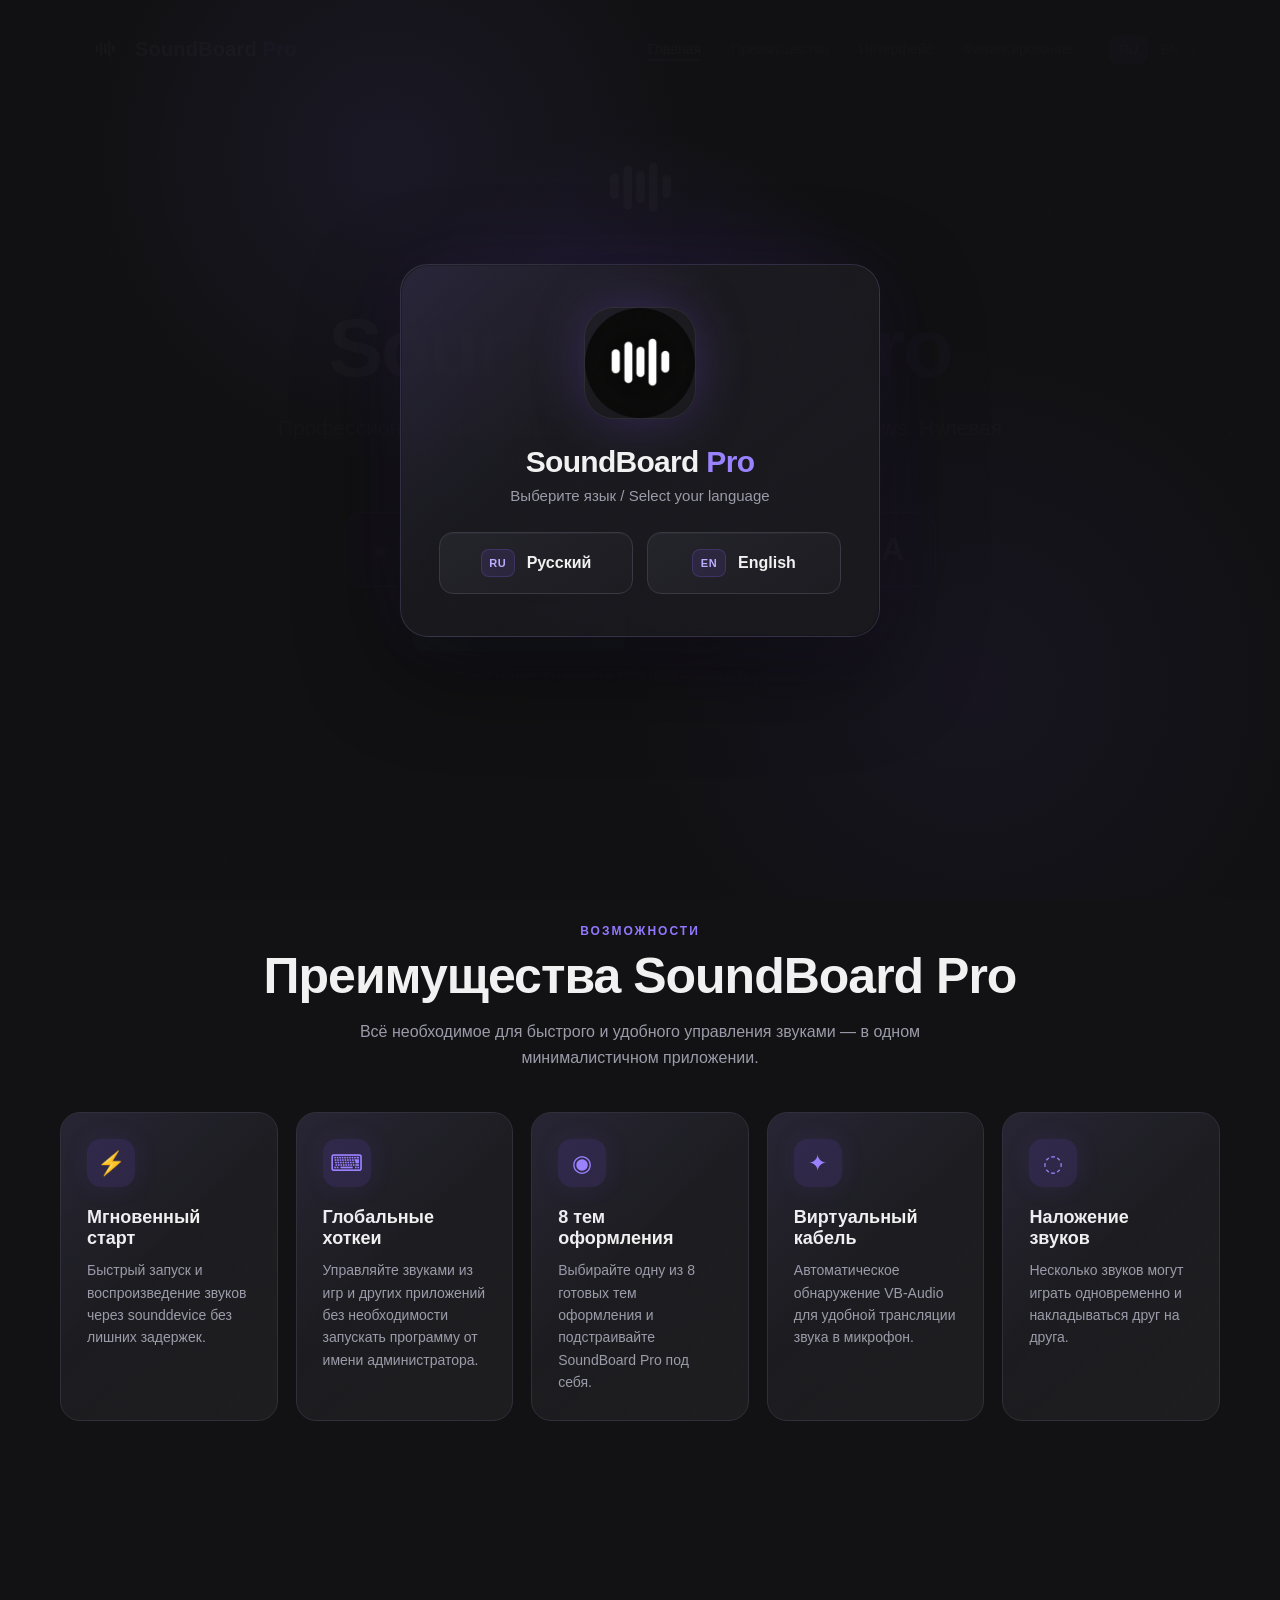
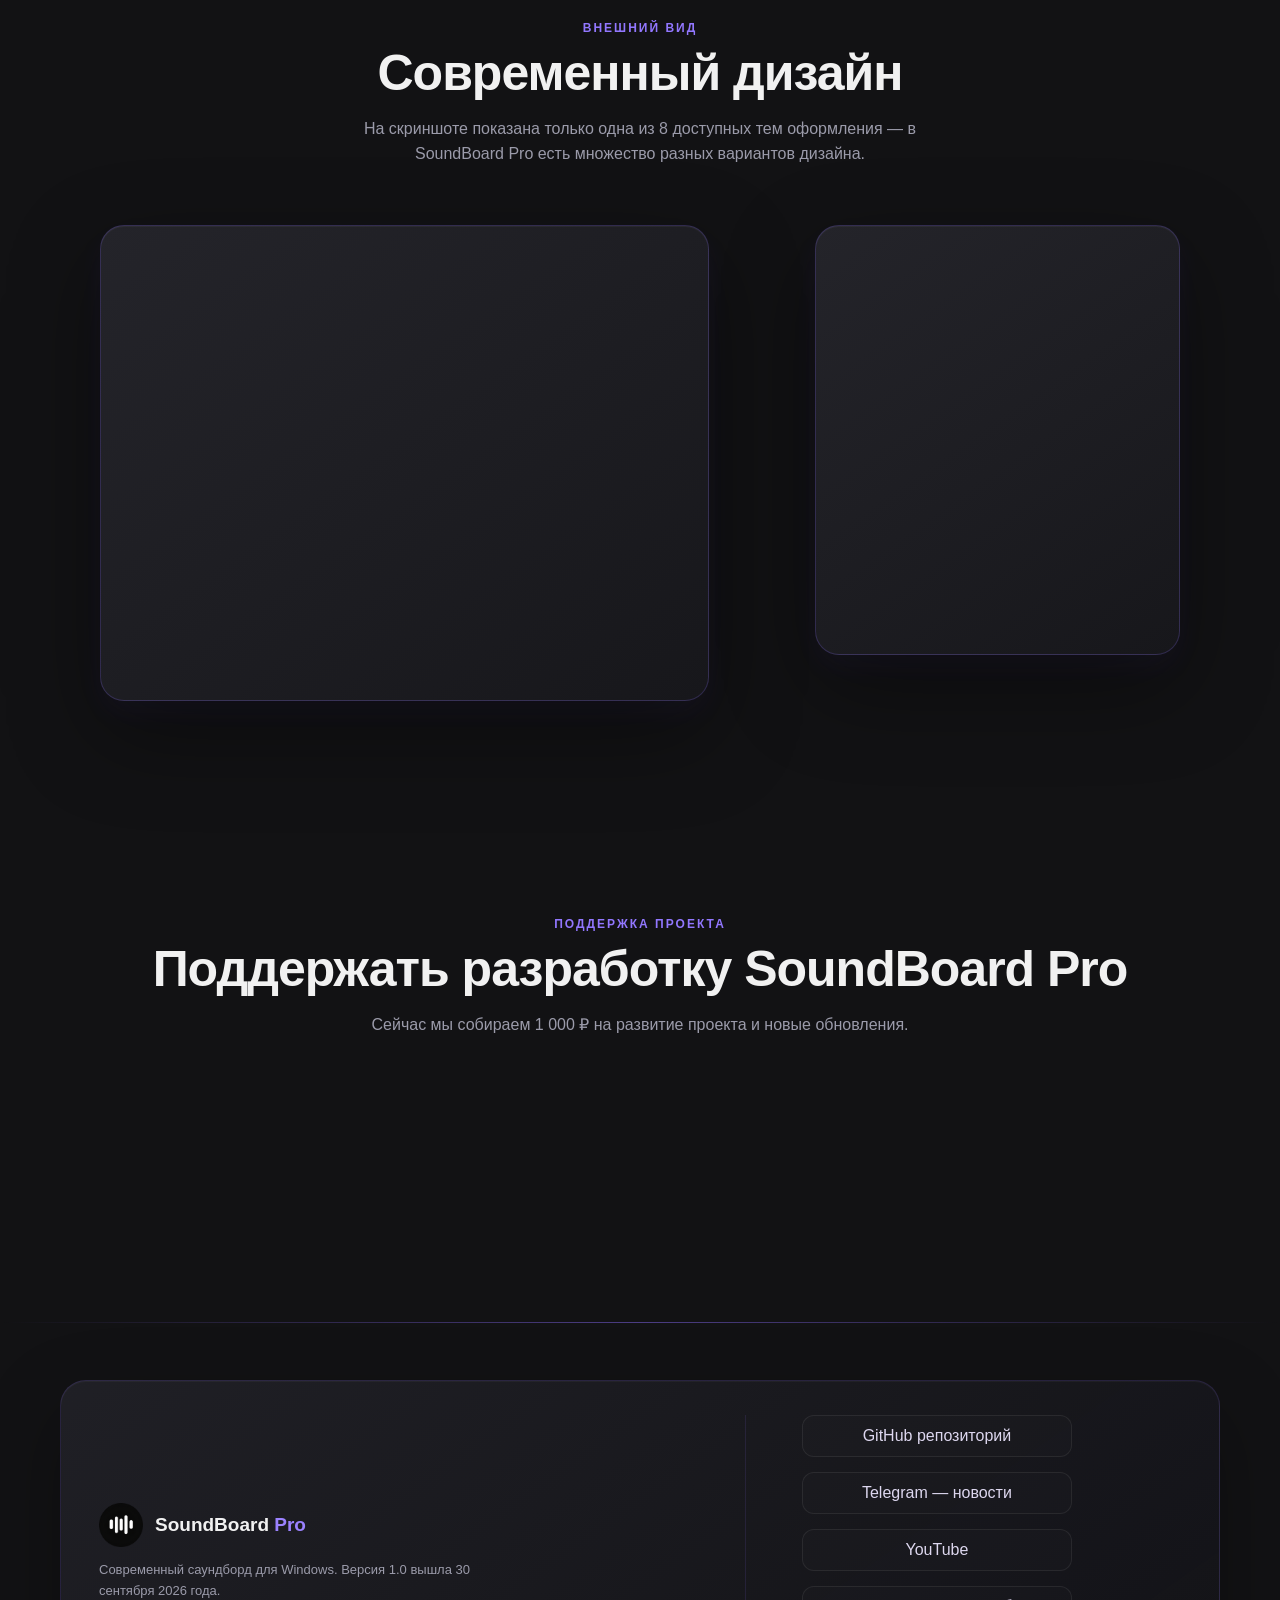
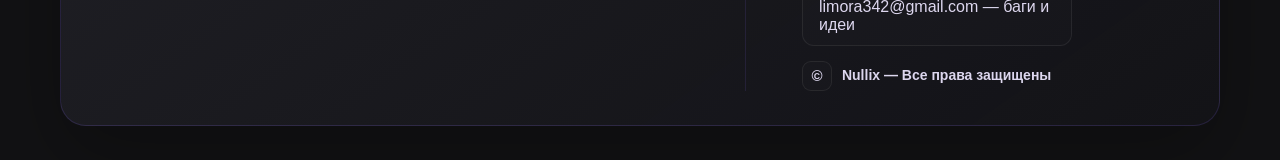
==== commit 5836ef24: "Update index.html" ====
--- a/docs/index.html
+++ b/docs/index.html
@@ -287,6 +287,8 @@
   .nav{height:62px}
 }
 
+.download-btn{display:inline-flex;align-items:center;justify-content:center;gap:9px;min-height:46px;padding:11px 22px;border-radius:13px;background:linear-gradient(145deg,#2fbf7a,#1a8a54);color:#04120b;font-size:14px;font-weight:800;text-decoration:none;border:1px solid rgba(255,255,255,.14);box-shadow:0 10px 28px rgba(29,143,89,.35);transition:transform .25s ease,box-shadow .25s ease}
+.download-btn:hover{transform:translateY(-2px);box-shadow:0 14px 36px rgba(29,143,89,.5)}
 </style>
 </head>
 <body>
@@ -336,11 +338,12 @@
 <section class="hero" id="home">
   <div class="container hero-inner">
     <img class="hero-logo" src="[data-uri]" alt="SoundBoard Pro">
-    <div class="kicker" data-i18n="kicker">ПРЕДСТОЯЩИЙ РЕЛИЗ • WINDOWS</div>
+    <div class="kicker" data-i18n="kicker">САУНДБОРД ДЛЯ WINDOWS</div>
     <h1>SoundBoard <span>Pro</span></h1>
     <p class="hero-desc" data-i18n="heroDesc">Профессиональный, быстрый саундборд на PyQt6 для Windows. Нулевая задержка. Идеальные хоткеи.</p>
-    <div class="release" data-i18n="release">РЕЛИЗ 30 СЕНТЯБРЯ</div>
+    <div class="release" data-i18n="release">ВЕРСИЯ 1.0 — УЖЕ ДОСТУПНА</div>
   <div class="hero-actions">
+    <a class="download-btn" data-i18n="download" href="https://github.com/Null1x/SoundBoard-Pro/releases/latest">⬇ Скачать для Windows</a>
     <button class="github-star-btn" id="githubStarBtn" type="button" aria-label="Star SoundBoard Pro on GitHub">
       <span class="github-star-icon" aria-hidden="true">⭐</span>
       <span id="githubStarText" data-i18n="starBtn">Поставить звезду</span>
@@ -428,7 +431,7 @@
           <span>SoundBoard <span class="pro">Pro</span></span>
         </div>
         <p class="footer-note" data-i18n="footerNote">
-          Современный саундборд для Windows. Развиваем проект и готовим первый публичный релиз.
+          Современный саундборд для Windows. Версия 1.0 вышла 30 сентября 2026 года.
         </p>
       </div>
       <div class="footer-github-block">
@@ -441,6 +444,9 @@
         >
           GitHub репозиторий
         </a>
+        <a class="footer-link" href="https://t.me/soundboardpro" target="_blank" rel="noopener noreferrer">Telegram — новости</a>
+        <a class="footer-link" href="https://www.youtube.com/@NullixYT" target="_blank" rel="noopener noreferrer">YouTube</a>
+        <a class="footer-link" href="mailto:limora342@gmail.com">limora342@gmail.com — баги и идеи</a>
         <div class="footer-copyright">
           <span class="copyright-icon" aria-hidden="true">©</span>
           <span data-i18n="footerRights">Nullix — Все права защищены</span>
@@ -521,7 +527,7 @@
 ru:{
 navHome:"Главная",navFeatures:"Преимущества",navDesign:"Интерфейс",navSupport:"Финансирование",kicker:"Саундборд для Windows",
 heroDesc:"Профессиональный, быстрый саундборд на PyQt6 для Windows. Нулевая задержка. Идеальные хоткеи.",
-release:"РЕЛИЗ 30 СЕНТЯБРЯ",hint:"Скоро будет доступен первый публичный релиз",
+release:"ВЕРСИЯ 1.0 — УЖЕ ДОСТУПНА",download:"⬇ Скачать для Windows",hint:"Релиз вышел 30 сентября 2026 года — скачайте установщик",
 eyFeatures:"Возможности",featuresTitle:"Преимущества SoundBoard Pro",
 featuresDesc:"Всё необходимое для быстрого и удобного управления звуками — в одном минималистичном приложении.",
 f1t:"Мгновенный старт",f1d:"Быстрый запуск и воспроизведение звуков через sounddevice без лишних задержек.",
@@ -531,12 +537,12 @@
 eyDesign:"Внешний вид",designTitle:"Современный дизайн",designDesc:"На скриншоте показана только одна из 8 доступных тем оформления — в SoundBoard Pro есть множество разных вариантов дизайна.",
 mainCap:"Главное окно — управление категориями, устройствами и воспроизведением.",
 settingsCap:"Настройки — оформление, язык и дополнительные возможности.",
-github:"GitHub репозиторий",starBtn:"Поставить звезду",starDone:"Звезда поставлена",eySupport:"Поддержка проекта",supportTitle:"Поможем SoundBoard Pro выйти в релиз",supportDesc:"Сейчас мы собираем 1 000 ₽ на развитие проекта, тестирование и подготовку релиза.",supportLabel:"Цель финансирования",supportBtn:"Поддержать проект",fundingOf:"из 1 000 ₽",fundingRemaining:"осталось до цели",fundingLoading:"Прогресс загрузится автоматически после подключения безопасного API.",fundingUpdated:"Прогресс обновлён",fundingUnavailable:"Не удалось обновить прогресс — показываем последнее доступное значение.",footerNote:"Современный саундборд для Windows. Развиваем проект и готовим первый публичный релиз.",footerRights:"Nullix — Все права защищены"
+github:"GitHub репозиторий",starBtn:"Поставить звезду",starDone:"Звезда поставлена",eySupport:"Поддержка проекта",supportTitle:"Поддержать разработку SoundBoard Pro",supportDesc:"Сейчас мы собираем 1 000 ₽ на развитие проекта и новые обновления.",supportLabel:"Цель финансирования",supportBtn:"Поддержать проект",fundingOf:"из 1 000 ₽",fundingRemaining:"осталось до цели",fundingLoading:"Прогресс загрузится автоматически после подключения безопасного API.",fundingUpdated:"Прогресс обновлён",fundingUnavailable:"Не удалось обновить прогресс — показываем последнее доступное значение.",footerNote:"Современный саундборд для Windows. Версия 1.0 вышла 30 сентября 2026 года.",footerRights:"Nullix — Все права защищены"
 },
 en:{
 navHome:"Home",navFeatures:"Features",navDesign:"Interface",navSupport:"Funding",kicker:"Soundboard for Windows",
 heroDesc:"A professional, fast PyQt6 soundboard for Windows. Zero delay. Perfect hotkeys.",
-release:"RELEASE ON SEPTEMBER 30",hint:"The first public release is coming soon",
+release:"VERSION 1.0 — AVAILABLE NOW",download:"⬇ Download for Windows",hint:"Released on September 30, 2026 — grab the Windows installer",
 eyFeatures:"Features",featuresTitle:"Why SoundBoard Pro",
 featuresDesc:"Everything you need for fast and convenient sound control — in one minimalist application.",
 f1t:"Instant start",f1d:"Fast startup and sound playback through sounddevice without unnecessary delays.",
@@ -546,7 +552,7 @@
 eyDesign:"Appearance",designTitle:"Modern design",designDesc:"The screenshot shows only one of the 8 available themes — SoundBoard Pro includes many different visual styles.",
 mainCap:"Main window — categories, devices and playback in one place.",
 settingsCap:"Settings — appearance, language and additional options.",
-github:"GitHub repository",starBtn:"Star on GitHub",starDone:"Star added",eySupport:"Support the project",supportTitle:"Help SoundBoard Pro reach release",supportDesc:"We are currently raising 1,000 ₽ for development, testing and release preparation.",supportLabel:"Funding goal",supportBtn:"Support the project",fundingOf:"of 1,000 ₽",fundingRemaining:"remaining to goal",fundingLoading:"Progress will update automatically after the secure API is connected.",fundingUpdated:"Progress updated",fundingUnavailable:"Could not refresh the progress — showing the last available value.",footerNote:"A modern soundboard for Windows. We are developing the project and preparing the first public release.",footerRights:"Nullix — All rights reserved"
+github:"GitHub repository",starBtn:"Star on GitHub",starDone:"Star added",eySupport:"Support the project",supportTitle:"Support SoundBoard Pro development",supportDesc:"We are currently raising 1,000 ₽ for development and new updates.",supportLabel:"Funding goal",supportBtn:"Support the project",fundingOf:"of 1,000 ₽",fundingRemaining:"remaining to goal",fundingLoading:"Progress will update automatically after the secure API is connected.",fundingUpdated:"Progress updated",fundingUnavailable:"Could not refresh the progress — showing the last available value.",footerNote:"A modern soundboard for Windows. Version 1.0 was released on September 30, 2026.",footerRights:"Nullix — All rights reserved"
 }}
 // Secure funding progress: the public site reads only sanitized data from /funding.json.
 // NEVER put a DonationAlerts widget URL containing a token, API access token or client secret here.
@@ -835,3 +841,5 @@
 </script>
 </body>
 </html>
+</body>
+</html>
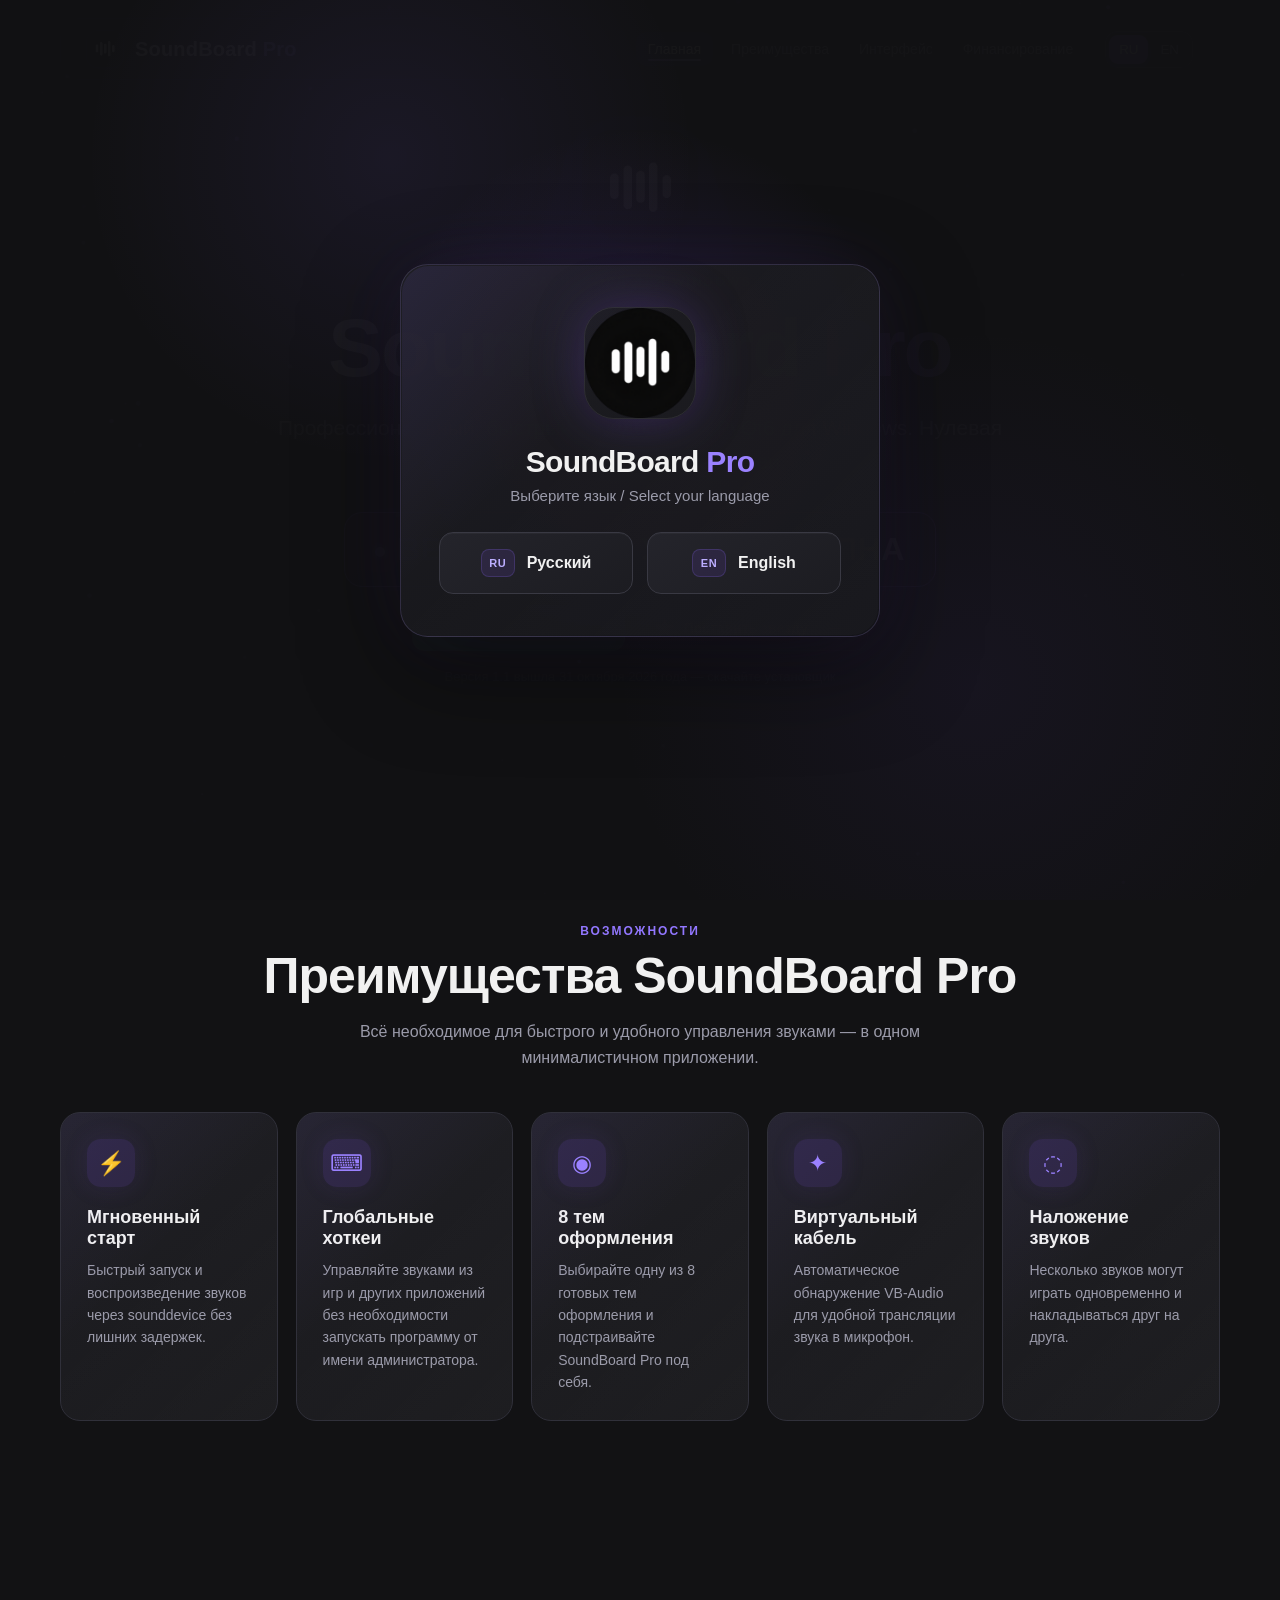
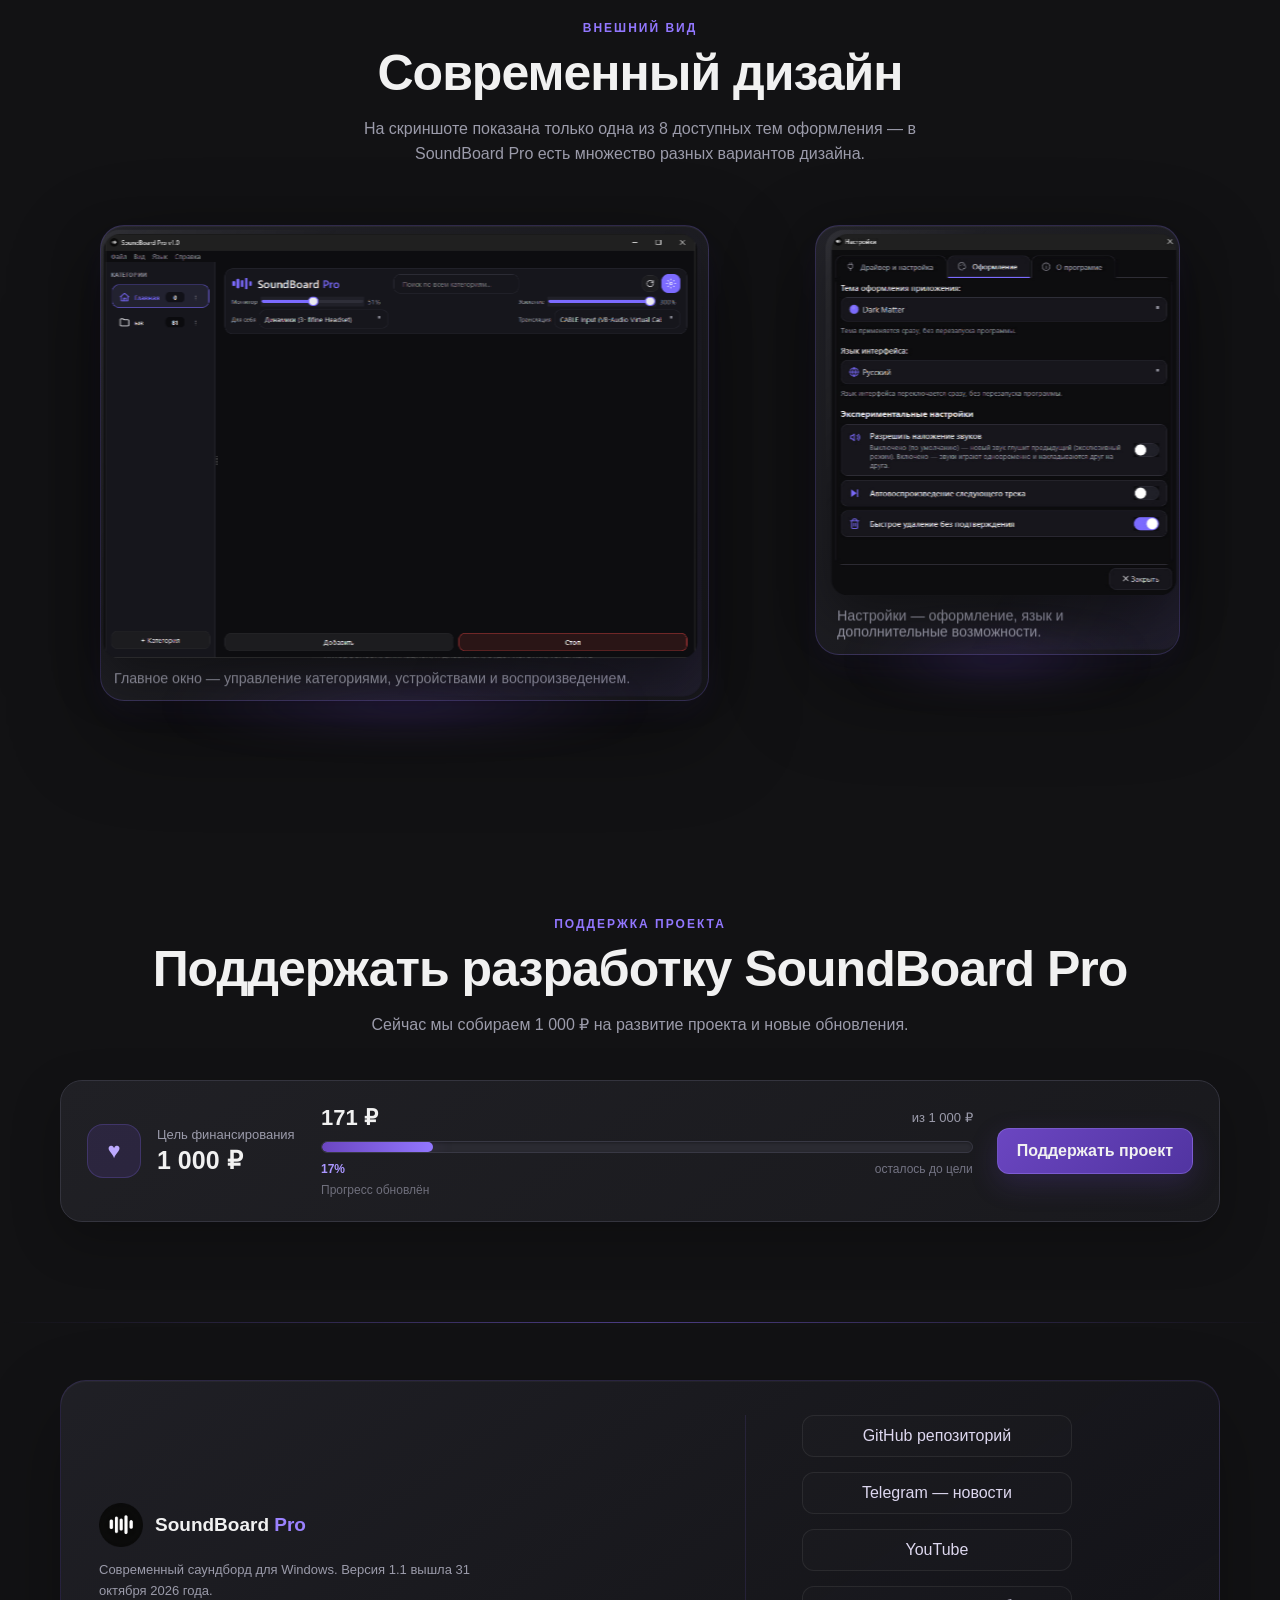
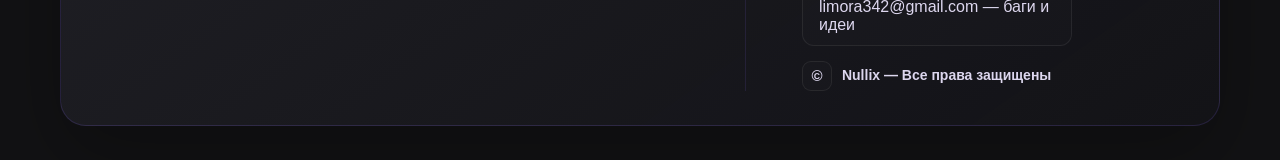
==== commit 2c5caf6b: "Update index.html" ====
--- a/docs/index.html
+++ b/docs/index.html
@@ -341,7 +341,7 @@
     <div class="kicker" data-i18n="kicker">САУНДБОРД ДЛЯ WINDOWS</div>
     <h1>SoundBoard <span>Pro</span></h1>
     <p class="hero-desc" data-i18n="heroDesc">Профессиональный, быстрый саундборд на PyQt6 для Windows. Нулевая задержка. Идеальные хоткеи.</p>
-    <div class="release" data-i18n="release">ВЕРСИЯ 1.0 — УЖЕ ДОСТУПНА</div>
+    <div class="release" data-i18n="release">ВЕРСИЯ 1.1 — УЖЕ ДОСТУПНА</div>
   <div class="hero-actions">
     <a class="download-btn" data-i18n="download" href="https://github.com/Null1x/SoundBoard-Pro/releases/latest">⬇ Скачать для Windows</a>
     <button class="github-star-btn" id="githubStarBtn" type="button" aria-label="Star SoundBoard Pro on GitHub">
@@ -350,7 +350,7 @@
       <span class="github-star-count" aria-live="polite"><span id="githubStarCount">—</span></span>
     </button>
   </div>
-    <span class="hero-hint" data-i18n="hint">Разработка продолжается — публичный релиз 30 сентября</span>
+    <span class="hero-hint" data-i18n="hint">Версия 1.1 уже вышла — скачайте установщик</span>
   </div>
 </section>
 
@@ -431,7 +431,7 @@
           <span>SoundBoard <span class="pro">Pro</span></span>
         </div>
         <p class="footer-note" data-i18n="footerNote">
-          Современный саундборд для Windows. Версия 1.0 вышла 30 сентября 2026 года.
+          Современный саундборд для Windows. Версия 1.1 вышла 31 октября 2026 года.
         </p>
       </div>
       <div class="footer-github-block">
@@ -527,7 +527,7 @@
 ru:{
 navHome:"Главная",navFeatures:"Преимущества",navDesign:"Интерфейс",navSupport:"Финансирование",kicker:"Саундборд для Windows",
 heroDesc:"Профессиональный, быстрый саундборд на PyQt6 для Windows. Нулевая задержка. Идеальные хоткеи.",
-release:"ВЕРСИЯ 1.0 — УЖЕ ДОСТУПНА",download:"⬇ Скачать для Windows",hint:"Релиз вышел 30 сентября 2026 года — скачайте установщик",
+release:"ВЕРСИЯ 1.1 — УЖЕ ДОСТУПНА",download:"⬇ Скачать для Windows",hint:"Версия 1.1 вышла 31 октября 2026 года — скачайте установщик",
 eyFeatures:"Возможности",featuresTitle:"Преимущества SoundBoard Pro",
 featuresDesc:"Всё необходимое для быстрого и удобного управления звуками — в одном минималистичном приложении.",
 f1t:"Мгновенный старт",f1d:"Быстрый запуск и воспроизведение звуков через sounddevice без лишних задержек.",
@@ -537,12 +537,12 @@
 eyDesign:"Внешний вид",designTitle:"Современный дизайн",designDesc:"На скриншоте показана только одна из 8 доступных тем оформления — в SoundBoard Pro есть множество разных вариантов дизайна.",
 mainCap:"Главное окно — управление категориями, устройствами и воспроизведением.",
 settingsCap:"Настройки — оформление, язык и дополнительные возможности.",
-github:"GitHub репозиторий",starBtn:"Поставить звезду",starDone:"Звезда поставлена",eySupport:"Поддержка проекта",supportTitle:"Поддержать разработку SoundBoard Pro",supportDesc:"Сейчас мы собираем 1 000 ₽ на развитие проекта и новые обновления.",supportLabel:"Цель финансирования",supportBtn:"Поддержать проект",fundingOf:"из 1 000 ₽",fundingRemaining:"осталось до цели",fundingLoading:"Прогресс загрузится автоматически после подключения безопасного API.",fundingUpdated:"Прогресс обновлён",fundingUnavailable:"Не удалось обновить прогресс — показываем последнее доступное значение.",footerNote:"Современный саундборд для Windows. Версия 1.0 вышла 30 сентября 2026 года.",footerRights:"Nullix — Все права защищены"
+github:"GitHub репозиторий",starBtn:"Поставить звезду",starDone:"Звезда поставлена",eySupport:"Поддержка проекта",supportTitle:"Поддержать разработку SoundBoard Pro",supportDesc:"Сейчас мы собираем 1 000 ₽ на развитие проекта и новые обновления.",supportLabel:"Цель финансирования",supportBtn:"Поддержать проект",fundingOf:"из 1 000 ₽",fundingRemaining:"осталось до цели",fundingLoading:"Прогресс загрузится автоматически после подключения безопасного API.",fundingUpdated:"Прогресс обновлён",fundingUnavailable:"Не удалось обновить прогресс — показываем последнее доступное значение.",footerNote:"Современный саундборд для Windows. Версия 1.1 вышла 31 октября 2026 года.",footerRights:"Nullix — Все права защищены"
 },
 en:{
 navHome:"Home",navFeatures:"Features",navDesign:"Interface",navSupport:"Funding",kicker:"Soundboard for Windows",
 heroDesc:"A professional, fast PyQt6 soundboard for Windows. Zero delay. Perfect hotkeys.",
-release:"VERSION 1.0 — AVAILABLE NOW",download:"⬇ Download for Windows",hint:"Released on September 30, 2026 — grab the Windows installer",
+release:"VERSION 1.1 — AVAILABLE NOW",download:"⬇ Download for Windows",hint:"Version 1.1 was released on October 31, 2026 — grab the Windows installer",
 eyFeatures:"Features",featuresTitle:"Why SoundBoard Pro",
 featuresDesc:"Everything you need for fast and convenient sound control — in one minimalist application.",
 f1t:"Instant start",f1d:"Fast startup and sound playback through sounddevice without unnecessary delays.",
@@ -552,7 +552,7 @@
 eyDesign:"Appearance",designTitle:"Modern design",designDesc:"The screenshot shows only one of the 8 available themes — SoundBoard Pro includes many different visual styles.",
 mainCap:"Main window — categories, devices and playback in one place.",
 settingsCap:"Settings — appearance, language and additional options.",
-github:"GitHub repository",starBtn:"Star on GitHub",starDone:"Star added",eySupport:"Support the project",supportTitle:"Support SoundBoard Pro development",supportDesc:"We are currently raising 1,000 ₽ for development and new updates.",supportLabel:"Funding goal",supportBtn:"Support the project",fundingOf:"of 1,000 ₽",fundingRemaining:"remaining to goal",fundingLoading:"Progress will update automatically after the secure API is connected.",fundingUpdated:"Progress updated",fundingUnavailable:"Could not refresh the progress — showing the last available value.",footerNote:"A modern soundboard for Windows. Version 1.0 was released on September 30, 2026.",footerRights:"Nullix — All rights reserved"
+github:"GitHub repository",starBtn:"Star on GitHub",starDone:"Star added",eySupport:"Support the project",supportTitle:"Support SoundBoard Pro development",supportDesc:"We are currently raising 1,000 ₽ for development and new updates.",supportLabel:"Funding goal",supportBtn:"Support the project",fundingOf:"of 1,000 ₽",fundingRemaining:"remaining to goal",fundingLoading:"Progress will update automatically after the secure API is connected.",fundingUpdated:"Progress updated",fundingUnavailable:"Could not refresh the progress — showing the last available value.",footerNote:"A modern soundboard for Windows. Version 1.1 was released on October 31, 2026.",footerRights:"Nullix — All rights reserved"
 }}
 // Secure funding progress: the public site reads only sanitized data from /funding.json.
 // NEVER put a DonationAlerts widget URL containing a token, API access token or client secret here.
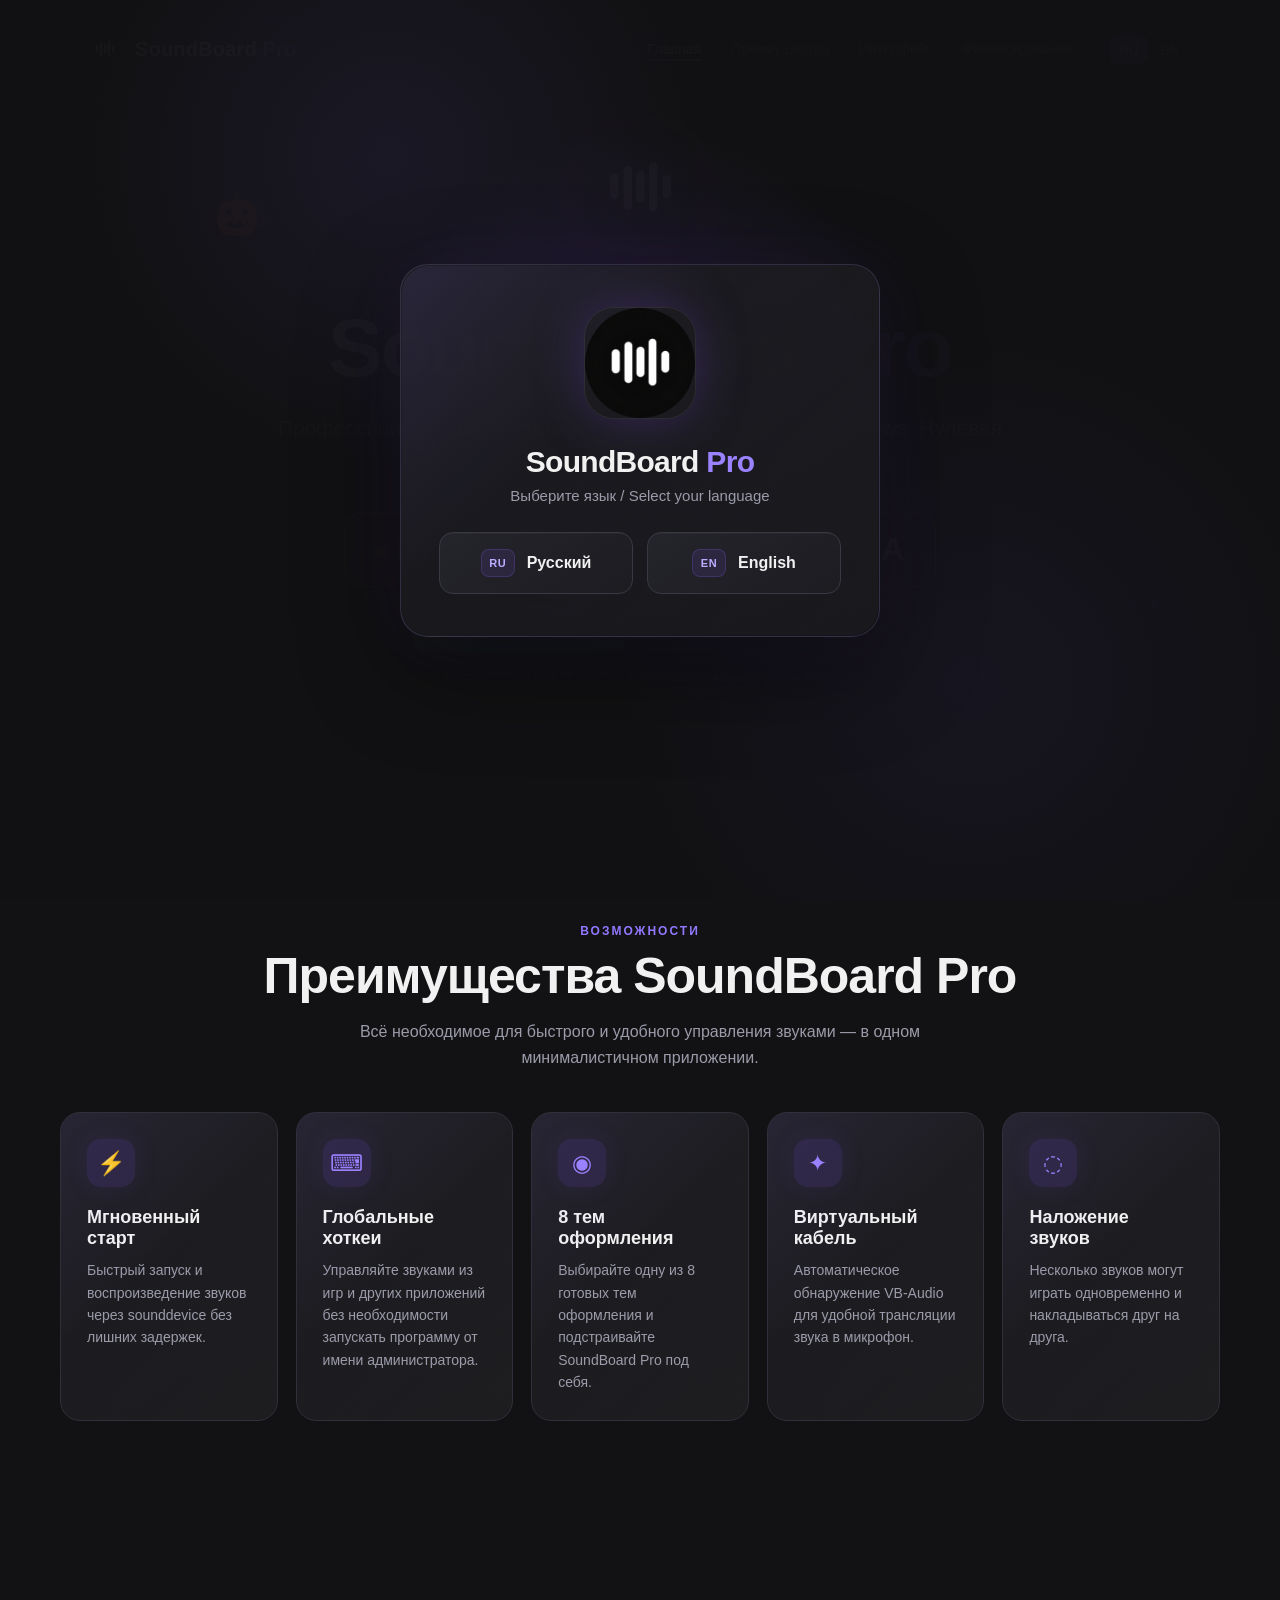
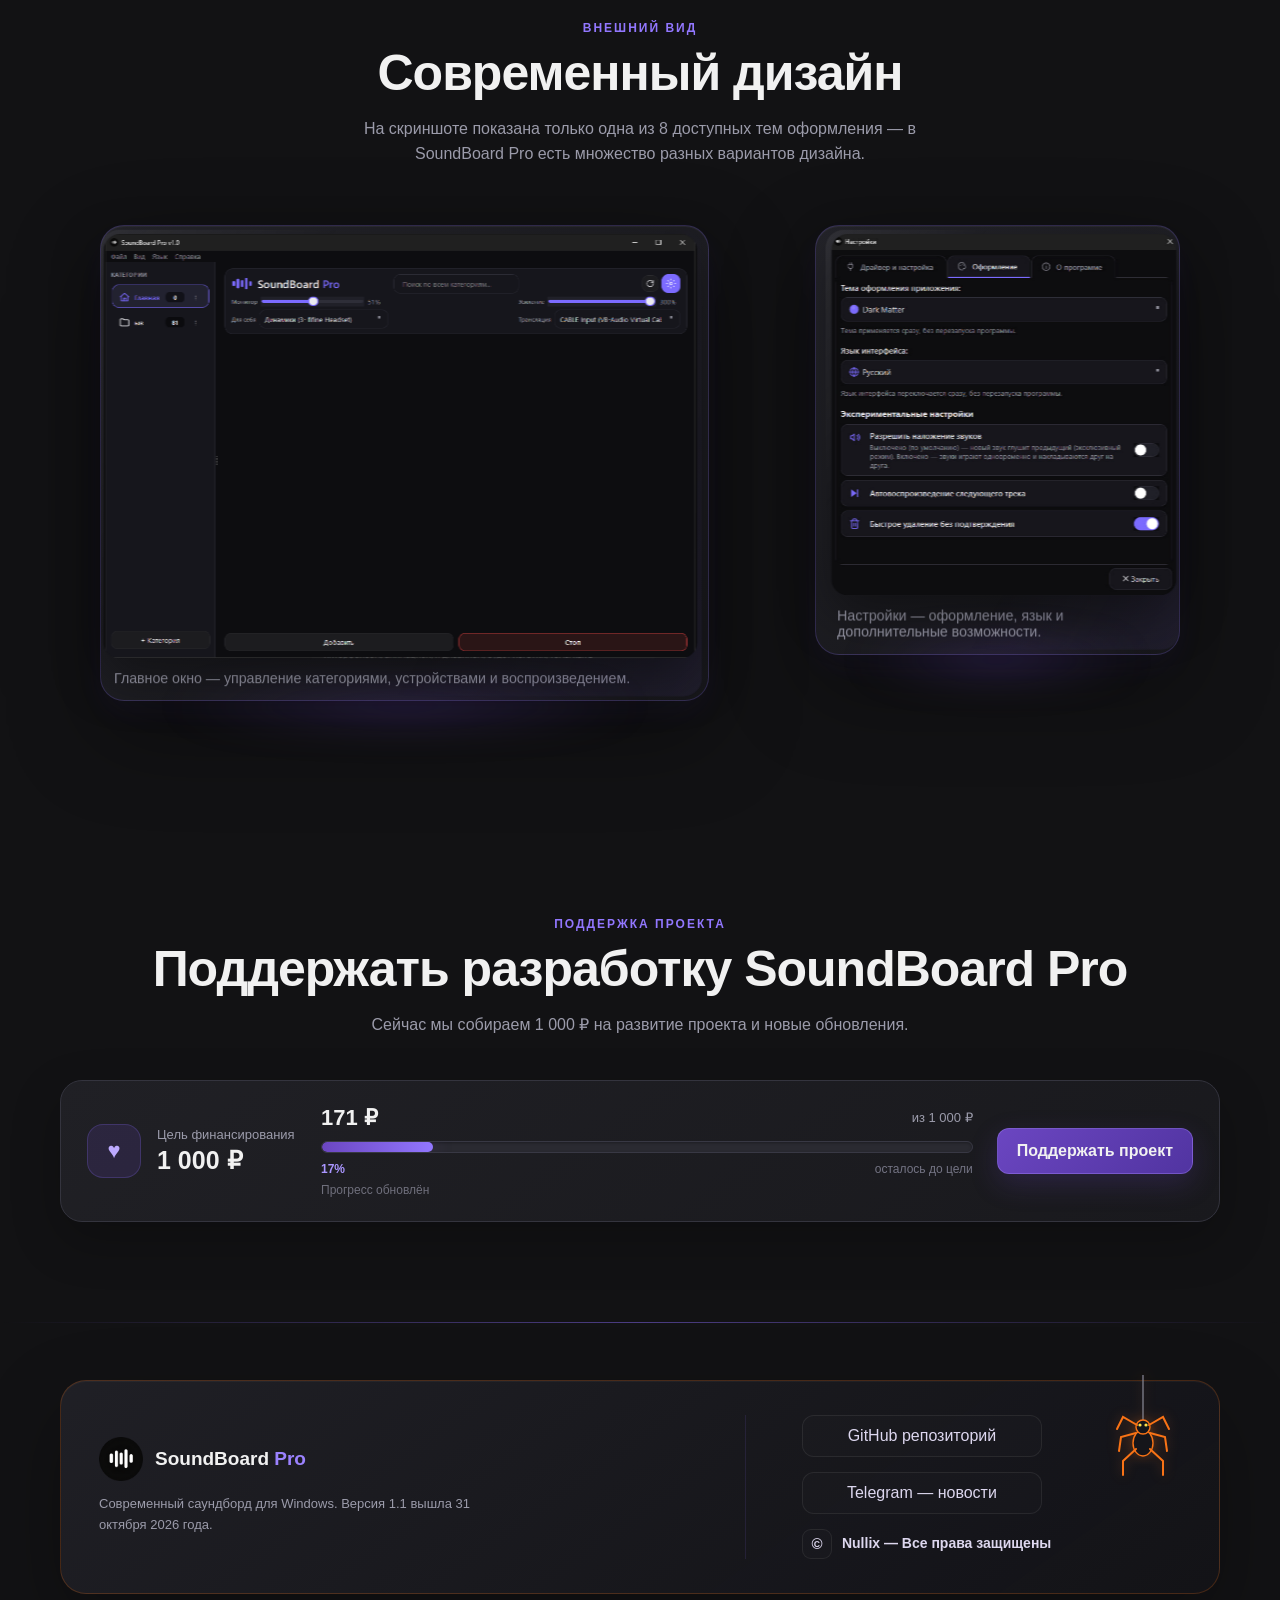
==== commit 786c2b46: "Update index.html" ====
--- a/docs/index.html
+++ b/docs/index.html
@@ -270,7 +270,7 @@
 .footer-brand{display:flex;align-items:center;gap:12px;font-size:19px;font-weight:850}.footer-brand img{width:44px;height:44px;border-radius:13px}
 .footer-note{margin:13px 0 0;color:var(--muted);font-size:13px;line-height:1.6;max-width:390px}
 .footer-github-block{display:flex;flex-direction:column;align-items:flex-start;justify-content:center;gap:15px;min-width:0;padding-left:56px;border-left:1px solid rgba(139,108,255,.12)}
-.footer-link{display:inline-flex;align-items:center;justify-content:center;gap:9px;width:100%;max-width:270px;box-sizing:border-box;color:#ddd7ef;padding:11px 16px;border:1px solid rgba(255,255,255,.07);border-radius:12px;transition:.22s;background:rgba(255,255,255,.012)}.footer-link:hover{border-color:rgba(139,108,255,.42);background:rgba(107,70,193,.08);transform:translateY(-2px)}
+.footer-link{display:inline-flex;align-items:center;justify-content:center;gap:9px;width:100%;max-width:240px;box-sizing:border-box;color:#ddd7ef;padding:11px 16px;border:1px solid rgba(255,255,255,.07);border-radius:12px;transition:.22s;background:rgba(255,255,255,.012)}.footer-link:hover{border-color:rgba(139,108,255,.42);background:rgba(107,70,193,.08);transform:translateY(-2px)}
 .footer-copyright{display:flex;align-items:center;gap:10px;color:#ddd7ef;font-size:14px;font-weight:750;line-height:1.45}
 .copyright-icon{display:grid;place-items:center;width:30px;height:30px;border-radius:9px;color:#ddd7ef;background:rgba(255,255,255,.012);border:1px solid rgba(255,255,255,.07);font-size:15px;font-weight:800;flex:0 0 auto}
 @media(max-width:820px){.footer-shell{grid-template-columns:1fr}.footer-brand-block{grid-column:auto}.footer-github-block{padding-left:0;border-left:0;border-top:1px solid rgba(139,108,255,.12);padding-top:24px}}
@@ -289,6 +289,28 @@
 
 .download-btn{display:inline-flex;align-items:center;justify-content:center;gap:9px;min-height:46px;padding:11px 22px;border-radius:13px;background:linear-gradient(145deg,#2fbf7a,#1a8a54);color:#04120b;font-size:14px;font-weight:800;text-decoration:none;border:1px solid rgba(255,255,255,.14);box-shadow:0 10px 28px rgba(29,143,89,.35);transition:transform .25s ease,box-shadow .25s ease}
 .download-btn:hover{transform:translateY(-2px);box-shadow:0 14px 36px rgba(29,143,89,.5)}
+
+/* ===== Halloween 1.1 ===== */
+.footer-shell{position:relative}
+.hw-deco{position:absolute;pointer-events:none;z-index:0;user-select:none}
+.hw-cobweb{top:0;width:150px;height:150px;opacity:.42}
+.hw-cobweb.l{left:0}
+.hw-cobweb.r{right:0;transform:scaleX(-1)}
+.hw-bat{height:auto;opacity:.55;filter:drop-shadow(0 0 6px rgba(249,115,22,.4))}
+.hw-bat.b1{width:58px;top:16%;left:4%;animation:hwFly 9s ease-in-out infinite}
+.hw-bat.b2{width:40px;top:34%;right:6%;animation:hwFly 12s ease-in-out -5s infinite reverse}
+.hw-pumpkin{width:58px;height:58px;top:10%;left:2%;filter:drop-shadow(0 0 14px rgba(249,115,22,.55));animation:hwBob 3.2s ease-in-out infinite}
+.hw-spider{top:-6px;right:4%;width:60px;height:120px;transform-origin:top center;filter:drop-shadow(0 0 6px rgba(249,115,22,.35));animation:hwSway 4.5s ease-in-out infinite}
+@keyframes hwFly{0%,100%{transform:translate(0,0) rotate(-4deg)}50%{transform:translate(56px,-20px) rotate(6deg)}}
+@keyframes hwBob{0%,100%{transform:translateY(0) rotate(-4deg)}50%{transform:translateY(-9px) rotate(4deg)}}
+@keyframes hwSway{0%,100%{transform:rotate(-7deg)}50%{transform:rotate(7deg)}}
+.kicker{color:#fb923c}
+.release{border-color:#f97316;background:linear-gradient(135deg,rgba(249,115,22,.22),rgba(107,70,193,.12));box-shadow:0 0 40px rgba(249,115,22,.22)}
+.release:before{background:#fb923c;box-shadow:0 0 18px #fb923c}
+.hero-logo{box-shadow:0 0 60px rgba(249,115,22,.28),0 0 60px var(--glow)}
+.footer-shell{border-color:rgba(249,115,22,.22)}
+@media(max-width:560px){.hw-cobweb{width:96px;height:96px}.hw-bat,.hw-pumpkin{display:none}.hw-spider{width:44px;height:88px}}
+@media(prefers-reduced-motion:reduce){.hw-bat,.hw-pumpkin,.hw-spider{animation:none}}
 </style>
 </head>
 <body>
@@ -336,7 +358,13 @@
 
 <main>
 <section class="hero" id="home">
+  <svg class="hw-deco hw-cobweb l" viewBox="0 0 200 200" aria-hidden="true"><g stroke="#9b9baa" stroke-width="1" fill="none" opacity=".9"><path d="M0 0 L200 50 M0 0 L50 200 M0 0 L150 150"/><path d="M0 60 Q60 60 60 0 M0 110 Q110 110 110 0 M0 165 Q165 165 165 0"/></g></svg>
+  <svg class="hw-deco hw-cobweb r" viewBox="0 0 200 200" aria-hidden="true"><g stroke="#9b9baa" stroke-width="1" fill="none" opacity=".9"><path d="M0 0 L200 50 M0 0 L50 200 M0 0 L150 150"/><path d="M0 60 Q60 60 60 0 M0 110 Q110 110 110 0 M0 165 Q165 165 165 0"/></g></svg>
   <div class="container hero-inner">
+    <svg class="hw-deco hw-bat b1" viewBox="0 0 100 50" aria-hidden="true"><path d="M50 18 C40 6 24 2 6 12 C14 14 16 20 18 26 C26 22 34 24 40 30 C44 32 47 34 50 36 C53 34 56 32 60 30 C66 24 74 22 82 26 C84 20 86 14 94 12 C76 2 60 6 50 18Z" fill="#0c0c10" stroke="#f97316" stroke-width="1.5"/><ellipse cx="50" cy="22" rx="4" ry="6" fill="#0c0c10"/></svg>
+    <svg class="hw-deco hw-bat b2" viewBox="0 0 100 50" aria-hidden="true"><path d="M50 18 C40 6 24 2 6 12 C14 14 16 20 18 26 C26 22 34 24 40 30 C44 32 47 34 50 36 C53 34 56 32 60 30 C66 24 74 22 82 26 C84 20 86 14 94 12 C76 2 60 6 50 18Z" fill="#0c0c10" stroke="#f97316" stroke-width="1.5"/><ellipse cx="50" cy="22" rx="4" ry="6" fill="#0c0c10"/></svg>
+    <svg class="hw-deco hw-pumpkin p1" viewBox="0 0 100 100" aria-hidden="true"><rect x="46" y="12" width="8" height="15" rx="3" fill="#4d7c0f"/><g fill="#f97316"><ellipse cx="50" cy="57" rx="34" ry="31"/><ellipse cx="33" cy="57" rx="17" ry="30"/><ellipse cx="67" cy="57" rx="17" ry="30"/></g><path d="M29 44 L41 40 L38 53Z M71 44 L59 40 L62 53Z" fill="#1a1726"/><path d="M30 68 L39 61 L46 70 L54 61 L61 70 L70 61 L70 67 Q50 82 30 68Z" fill="#1a1726"/></svg>
+   
     <img class="hero-logo" src="[data-uri]" alt="SoundBoard Pro">
     <div class="kicker" data-i18n="kicker">САУНДБОРД ДЛЯ WINDOWS</div>
     <h1>SoundBoard <span>Pro</span></h1>
@@ -425,6 +453,7 @@
 <footer>
   <div class="container">
     <div class="footer-shell">
+      <svg class="hw-deco hw-spider" viewBox="0 0 60 120" aria-hidden="true"><line x1="30" y1="0" x2="30" y2="50" stroke="#8b8b99" stroke-width="1.2"/><g fill="#15151a" stroke="#f97316" stroke-width="1.4"><ellipse cx="30" cy="68" rx="10" ry="13"/><circle cx="30" cy="52" r="7"/></g><g stroke="#f97316" stroke-width="2" fill="none" stroke-linecap="round"><path d="M24 50 L10 42 L4 54"/><path d="M36 50 L50 42 L56 54"/><path d="M23 58 L8 62 L6 76"/><path d="M37 58 L52 62 L54 76"/><path d="M23 74 L10 86 L10 100"/><path d="M37 74 L50 86 L50 100"/></g><circle cx="27" cy="50" r="1.6" fill="#fde047"/><circle cx="33" cy="50" r="1.6" fill="#fde047"/></svg>
       <div class="footer-brand-block">
         <div class="footer-brand">
           <img src="[data-uri]" alt="">
@@ -445,8 +474,6 @@
           GitHub репозиторий
         </a>
         <a class="footer-link" href="https://t.me/soundboardpro" target="_blank" rel="noopener noreferrer">Telegram — новости</a>
-        <a class="footer-link" href="https://www.youtube.com/@NullixYT" target="_blank" rel="noopener noreferrer">YouTube</a>
-        <a class="footer-link" href="mailto:limora342@gmail.com">limora342@gmail.com — баги и идеи</a>
         <div class="footer-copyright">
           <span class="copyright-icon" aria-hidden="true">©</span>
           <span data-i18n="footerRights">Nullix — Все права защищены</span>
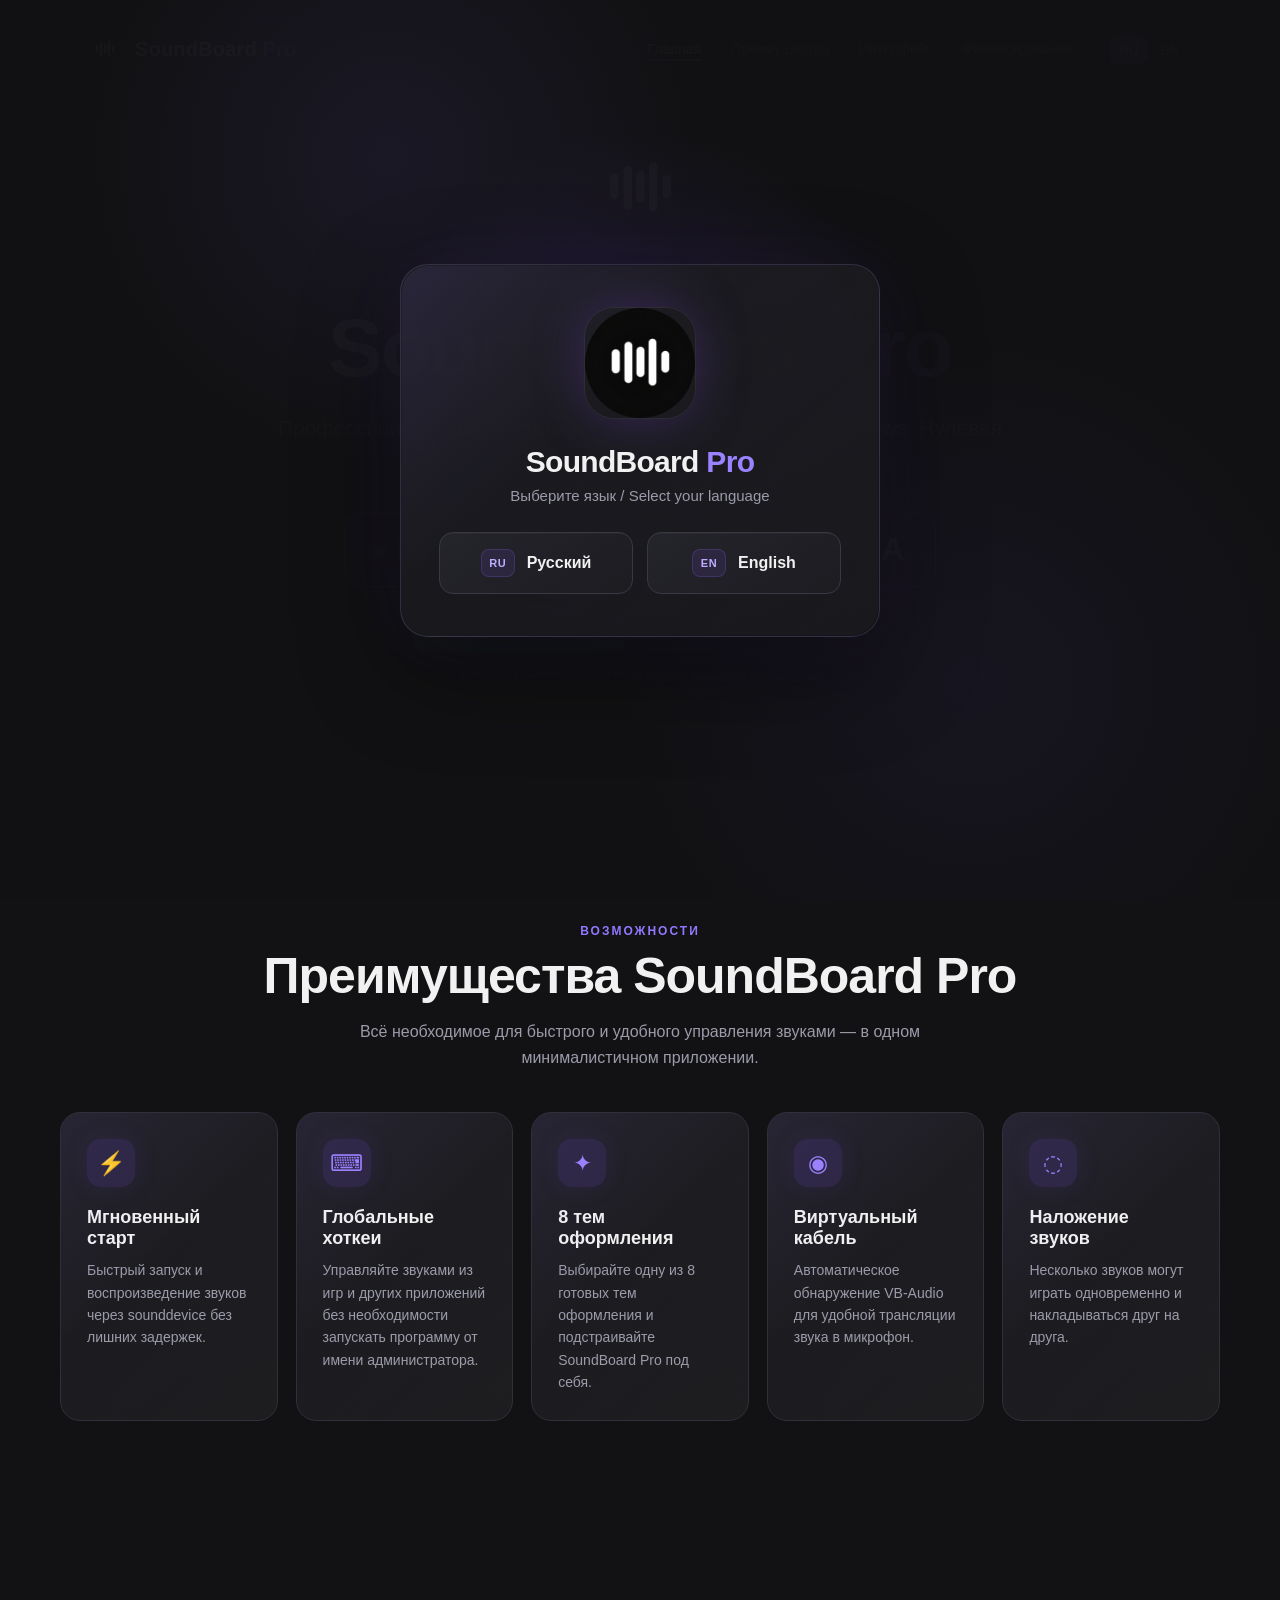
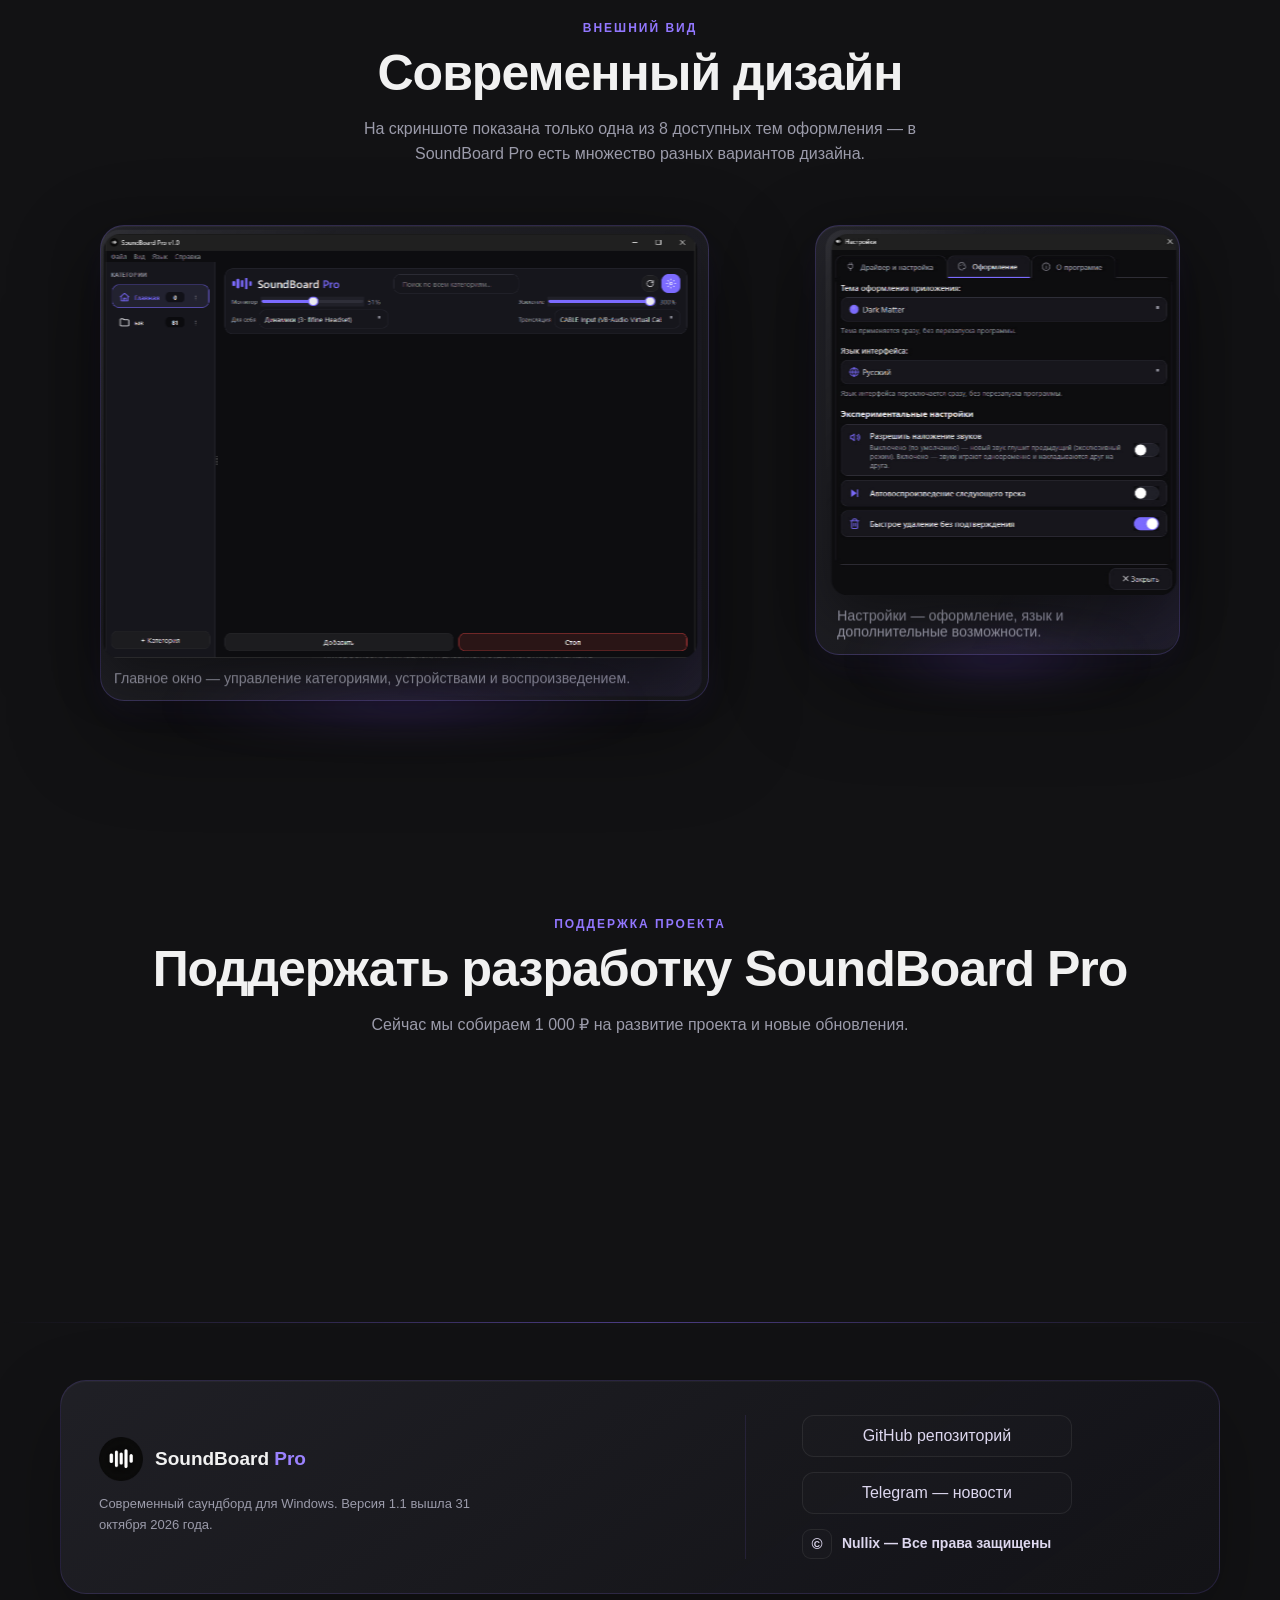
==== commit 88a304e3: "Update index.html" ====
--- a/docs/index.html
+++ b/docs/index.html
@@ -21,7 +21,6 @@
 a{color:inherit;text-decoration:none}
 .container{width:min(1160px,calc(100% - 40px));margin:auto}
 
-/* Splash */
 .splash{position:fixed;inset:0;z-index:9999;background:rgba(18,18,20,.98);display:grid;place-items:center;transition:opacity .65s ease,visibility .65s ease}
 .splash.hide{opacity:0;visibility:hidden}
 .splash-box{text-align:center;padding:32px;width:min(480px,calc(100% - 32px))}
@@ -32,7 +31,6 @@
 .lang-btn:hover{transform:translateY(-2px);border-color:var(--accent2);box-shadow:0 10px 30px var(--glow)}
 .lang-btn.primary{background:linear-gradient(135deg,var(--accent),#5134a1);border-color:transparent}
 
-/* Header — floating glass island (visible from the very beginning) */
 header{position:fixed;top:18px;left:16px;right:16px;width:auto;max-width:1160px;margin:0 auto;z-index:1000;padding:0;border:1px solid rgba(255,255,255,.09);border-radius:18px;background:rgba(7,7,11,var(--scroll-alpha,.58));backdrop-filter:blur(34px) saturate(165%);-webkit-backdrop-filter:blur(34px) saturate(165%);box-shadow:0 18px 48px rgba(0,0,0,.30),0 0 34px rgba(107,70,193,.09);opacity:1;overflow:hidden;transition:background-color .12s linear,border-color .2s ease,box-shadow .28s ease;backface-visibility:hidden;transform:translateZ(0);-webkit-transform:translateZ(0)}
 header:before{content:"";position:absolute;inset:0;border-radius:inherit;background:linear-gradient(180deg,rgba(255,255,255,.035),rgba(255,255,255,.012));pointer-events:none;z-index:0}
 header.scrolled{background:rgba(6,6,10,var(--scroll-alpha,.64));border-color:rgba(255,255,255,.105);box-shadow:0 20px 52px rgba(0,0,0,.34),0 0 38px rgba(107,70,193,.11)}
@@ -64,7 +62,6 @@
 header.nav-open .nav-burger span:nth-child(3){transform:translateY(-7px) rotate(-45deg)}
 @media (max-width:820px){header{top:10px;left:10px;right:10px}.nav{height:56px;padding:0 3px}header.scrolled .nav{height:56px;padding:0 3px}}
 
-/* Hero */
 .hero{min-height:calc(100vh - 76px);display:grid;place-items:center;padding:70px 0 80px}
 .hero-inner{text-align:center;max-width:900px}
 .hero-logo{width:116px;height:116px;border-radius:32px;box-shadow:0 0 60px var(--glow);animation:pulse 2.5s infinite;margin-bottom:24px}
@@ -84,7 +81,6 @@
 .github-star-count{display:inline-flex;align-items:center;justify-content:center;min-width:34px;padding:3px 8px;border-radius:999px;background:rgba(107,70,193,.16);border:1px solid rgba(139,108,255,.18);color:#c8b9ff;font-size:12px;font-variant-numeric:tabular-nums}
 .hero-hint{display:block;margin-top:18px;color:#6f6f7c;font-size:13px}
 
-/* Sections */
 section{padding:100px 0}.section-head{text-align:center;margin-bottom:42px}
 .eyebrow{font-size:12px;text-transform:uppercase;letter-spacing:2px;color:#9277ff;font-weight:800}
 h2{font-size:clamp(30px,5vw,50px);margin:9px 0 0;letter-spacing:-1px}
@@ -95,7 +91,6 @@
 .icon-box{width:48px;height:48px;display:grid;place-items:center;border-radius:14px;background:rgba(107,70,193,.18);color:#9b82ff;font-size:23px;margin-bottom:20px}
 .feature h3{margin:0 0 10px;font-size:18px}.feature p{margin:0;color:var(--muted);font-size:14px;line-height:1.6}
 
-/* Gallery */
 .gallery{display:grid;grid-template-columns:1.65fr 1fr;gap:22px;align-items:start}
 .shot{background:var(--card);border:1px solid var(--line);padding:10px;border-radius:22px;overflow:hidden;transition:.35s}
 .shot:hover{transform:translateY(-6px);border-color:#6749b8;box-shadow:0 20px 50px rgba(0,0,0,.35)}
@@ -137,8 +132,6 @@
 }
 @keyframes shine{0%,65%{transform:translateX(-110%)}85%,100%{transform:translateX(110%)}}
 
-
-/* Refined language selector */
 .splash-box{
   position:relative;
   border:1px solid rgba(255,255,255,.07);
@@ -185,7 +178,6 @@
   .lang-buttons{grid-template-columns:1fr}
 }
 
-/* Secure funding progress (no DonationAlerts widget token is stored in this public HTML) */
 .funding-card{display:grid;grid-template-columns:auto minmax(240px,1fr) auto;align-items:center;gap:24px;padding:24px 26px;border:1px solid #34343e;border-radius:22px;background:linear-gradient(145deg,#202025,#19191d);box-shadow:0 18px 50px rgba(0,0,0,.24)}
 .funding-info{display:flex;align-items:center;gap:16px;min-width:210px}.funding-progress{min-width:0}.funding-numbers{display:flex;justify-content:space-between;align-items:center;gap:16px;margin-bottom:10px;font-size:14px}.funding-raised{font-size:22px;font-weight:900}.funding-goal{color:var(--muted);font-size:13px}.funding-track{height:12px;border-radius:999px;background:#2a2a31;border:1px solid #383844;overflow:hidden;box-shadow:inset 0 1px 3px rgba(0,0,0,.3)}.funding-fill{height:100%;width:0%;border-radius:999px;background:linear-gradient(90deg,#6b46c1,#9277ff);box-shadow:0 0 22px rgba(107,70,193,.32);transition:width .8s cubic-bezier(.2,.8,.2,1)}.funding-meta{display:flex;justify-content:space-between;gap:12px;margin-top:9px;color:#747484;font-size:12px}.funding-percent{font-weight:800;color:#aa96ff}.funding-status{margin-top:7px;color:#6f6f7c;font-size:12px}.funding-action{display:flex;align-items:center;justify-content:flex-end}
 @media(max-width:820px){.funding-card{grid-template-columns:1fr;align-items:stretch}.funding-info{min-width:0}.funding-action{justify-content:stretch}.funding-action .support-btn{width:100%}}
@@ -195,7 +187,6 @@
 @media(max-width:620px){.support-card{flex-direction:column;align-items:stretch}.support-btn{width:100%}}
 html.splash-open,body.splash-open{overflow:hidden;overscroll-behavior:none}.splash{overflow:hidden;touch-action:none}.splash:before{content:"";position:absolute;inset:-15%;background:radial-gradient(circle at 50% 45%,rgba(107,70,193,.18),transparent 25%),radial-gradient(circle at 35% 25%,rgba(139,108,255,.08),transparent 22%),radial-gradient(circle at 70% 70%,rgba(82,55,155,.09),transparent 25%);animation:splashAura 8s ease-in-out infinite alternate}.splash-box{animation:splashBoxIn .9s cubic-bezier(.2,.8,.2,1) both;transform-origin:center}.splash-box:after{content:"";position:absolute;inset:-1px;border-radius:28px;border:1px solid rgba(139,108,255,.12);pointer-events:none;animation:borderGlow 3.5s ease-in-out infinite}.splash-icon{animation:splashIconIn 1s .08s cubic-bezier(.2,.8,.2,1) both,pulse 2.5s 1.05s infinite}.splash h1{animation:fadeUp .65s .25s both}.splash p{animation:fadeUp .65s .35s both}.lang-buttons{animation:fadeUp .65s .45s both}.lang-btn{position:relative;overflow:hidden}.lang-btn:before{content:"";position:absolute;top:0;left:-130%;width:65%;height:100%;background:linear-gradient(90deg,transparent,rgba(255,255,255,.10),transparent);transform:skewX(-18deg);transition:left .8s ease}.lang-btn:hover:before{left:150%}.splash.hide .splash-box{animation:splashBoxOut .55s cubic-bezier(.4,0,.8,1) both}@keyframes splashBoxIn{from{opacity:0;transform:translateY(22px) scale(.96);filter:blur(6px)}to{opacity:1;transform:none;filter:none}}@keyframes splashBoxOut{to{opacity:0;transform:translateY(-12px) scale(.98);filter:blur(4px)}}@keyframes splashIconIn{from{opacity:0;transform:translateY(-18px) scale(.86);filter:blur(5px)}to{opacity:1;transform:none;filter:none}}@keyframes fadeUp{from{opacity:0;transform:translateY(12px)}to{opacity:1;transform:none}}@keyframes splashAura{from{transform:scale(1)}to{transform:scale(1.08) rotate(3deg)}}@keyframes borderGlow{0%,100%{box-shadow:0 0 0 rgba(139,108,255,0)}50%{box-shadow:0 0 35px rgba(107,70,193,.12)}}
 
-/* Tablet + mobile polish */
 @media (max-width: 1100px){
   .container{width:min(100% - 34px,1160px)}
   .gallery{grid-template-columns:1.35fr 1fr}
@@ -250,8 +241,6 @@
   *,*:before,*:after{animation-duration:.01ms!important;animation-iteration-count:1!important;transition-duration:.01ms!important;scroll-behavior:auto!important}
 }
 
-
-/* Premium showcase treatment */
 .gallery{perspective:1600px;transform-style:preserve-3d}
 .shot{position:relative;overflow:visible;transform-style:preserve-3d;will-change:transform;border:1px solid rgba(139,108,255,.22);background:linear-gradient(145deg,#24242a,#17171b);box-shadow:0 32px 90px rgba(0,0,0,.38),0 12px 28px rgba(83,55,159,.10),inset 0 1px 0 rgba(255,255,255,.045);transition:transform .6s cubic-bezier(.2,.8,.2,1),box-shadow .6s,border-color .35s}
 .shot:before{content:"";position:absolute;inset:7px;border-radius:18px;pointer-events:none;background:linear-gradient(120deg,rgba(255,255,255,.07),transparent 28%,transparent 64%,rgba(139,108,255,.08));transform:translateZ(22px);z-index:3}
@@ -262,7 +251,6 @@
 .shot:hover img{transform:translateZ(38px);filter:brightness(1.04) saturate(1.04)}
 .gallery .shot figcaption{transform:translateZ(18px)}
 
-/* Rich footer */
 footer{position:relative;padding:58px 0 34px;overflow:hidden}
 footer:before{content:"";position:absolute;left:0;right:0;top:0;height:1px;background:linear-gradient(90deg,transparent,rgba(139,108,255,.48),transparent)}
 .footer-shell{display:grid;grid-template-columns:1.15fr .85fr;gap:56px;padding:34px 38px;border:1px solid rgba(139,108,255,.16);border-radius:26px;background:linear-gradient(145deg,rgba(32,32,38,.98),rgba(19,19,23,.94));box-shadow:0 30px 80px rgba(0,0,0,.27),inset 0 1px 0 rgba(255,255,255,.035)}
@@ -270,12 +258,11 @@
 .footer-brand{display:flex;align-items:center;gap:12px;font-size:19px;font-weight:850}.footer-brand img{width:44px;height:44px;border-radius:13px}
 .footer-note{margin:13px 0 0;color:var(--muted);font-size:13px;line-height:1.6;max-width:390px}
 .footer-github-block{display:flex;flex-direction:column;align-items:flex-start;justify-content:center;gap:15px;min-width:0;padding-left:56px;border-left:1px solid rgba(139,108,255,.12)}
-.footer-link{display:inline-flex;align-items:center;justify-content:center;gap:9px;width:100%;max-width:240px;box-sizing:border-box;color:#ddd7ef;padding:11px 16px;border:1px solid rgba(255,255,255,.07);border-radius:12px;transition:.22s;background:rgba(255,255,255,.012)}.footer-link:hover{border-color:rgba(139,108,255,.42);background:rgba(107,70,193,.08);transform:translateY(-2px)}
+.footer-link{display:inline-flex;align-items:center;justify-content:center;gap:9px;width:100%;max-width:270px;box-sizing:border-box;color:#ddd7ef;padding:11px 16px;border:1px solid rgba(255,255,255,.07);border-radius:12px;transition:.22s;background:rgba(255,255,255,.012)}.footer-link:hover{border-color:rgba(139,108,255,.42);background:rgba(107,70,193,.08);transform:translateY(-2px)}
 .footer-copyright{display:flex;align-items:center;gap:10px;color:#ddd7ef;font-size:14px;font-weight:750;line-height:1.45}
 .copyright-icon{display:grid;place-items:center;width:30px;height:30px;border-radius:9px;color:#ddd7ef;background:rgba(255,255,255,.012);border:1px solid rgba(255,255,255,.07);font-size:15px;font-weight:800;flex:0 0 auto}
 @media(max-width:820px){.footer-shell{grid-template-columns:1fr}.footer-brand-block{grid-column:auto}.footer-github-block{padding-left:0;border-left:0;border-top:1px solid rgba(139,108,255,.12);padding-top:24px}}
 @media(max-width:560px){.footer-shell{grid-template-columns:1fr;padding:24px}.footer-brand-block{grid-column:auto}.footer-github-block{padding-top:20px}}
-
 
 @media(max-width:900px){
   .nav-burger{display:flex}
@@ -289,34 +276,12 @@
 
 .download-btn{display:inline-flex;align-items:center;justify-content:center;gap:9px;min-height:46px;padding:11px 22px;border-radius:13px;background:linear-gradient(145deg,#2fbf7a,#1a8a54);color:#04120b;font-size:14px;font-weight:800;text-decoration:none;border:1px solid rgba(255,255,255,.14);box-shadow:0 10px 28px rgba(29,143,89,.35);transition:transform .25s ease,box-shadow .25s ease}
 .download-btn:hover{transform:translateY(-2px);box-shadow:0 14px 36px rgba(29,143,89,.5)}
-
-/* ===== Halloween 1.1 ===== */
-.footer-shell{position:relative}
-.hw-deco{position:absolute;pointer-events:none;z-index:0;user-select:none}
-.hw-cobweb{top:0;width:150px;height:150px;opacity:.42}
-.hw-cobweb.l{left:0}
-.hw-cobweb.r{right:0;transform:scaleX(-1)}
-.hw-bat{height:auto;opacity:.55;filter:drop-shadow(0 0 6px rgba(249,115,22,.4))}
-.hw-bat.b1{width:58px;top:16%;left:4%;animation:hwFly 9s ease-in-out infinite}
-.hw-bat.b2{width:40px;top:34%;right:6%;animation:hwFly 12s ease-in-out -5s infinite reverse}
-.hw-pumpkin{width:58px;height:58px;top:10%;left:2%;filter:drop-shadow(0 0 14px rgba(249,115,22,.55));animation:hwBob 3.2s ease-in-out infinite}
-.hw-spider{top:-6px;right:4%;width:60px;height:120px;transform-origin:top center;filter:drop-shadow(0 0 6px rgba(249,115,22,.35));animation:hwSway 4.5s ease-in-out infinite}
-@keyframes hwFly{0%,100%{transform:translate(0,0) rotate(-4deg)}50%{transform:translate(56px,-20px) rotate(6deg)}}
-@keyframes hwBob{0%,100%{transform:translateY(0) rotate(-4deg)}50%{transform:translateY(-9px) rotate(4deg)}}
-@keyframes hwSway{0%,100%{transform:rotate(-7deg)}50%{transform:rotate(7deg)}}
-.kicker{color:#fb923c}
-.release{border-color:#f97316;background:linear-gradient(135deg,rgba(249,115,22,.22),rgba(107,70,193,.12));box-shadow:0 0 40px rgba(249,115,22,.22)}
-.release:before{background:#fb923c;box-shadow:0 0 18px #fb923c}
-.hero-logo{box-shadow:0 0 60px rgba(249,115,22,.28),0 0 60px var(--glow)}
-.footer-shell{border-color:rgba(249,115,22,.22)}
-@media(max-width:560px){.hw-cobweb{width:96px;height:96px}.hw-bat,.hw-pumpkin{display:none}.hw-spider{width:44px;height:88px}}
-@media(prefers-reduced-motion:reduce){.hw-bat,.hw-pumpkin,.hw-spider{animation:none}}
 </style>
+<link rel="stylesheet" href="halloween.css">
 </head>
 <body>
 
 <canvas id="particles" aria-hidden="true"></canvas>
-
 
 <div class="splash" id="splash">
   <div class="splash-box">
@@ -358,13 +323,7 @@
 
 <main>
 <section class="hero" id="home">
-  <svg class="hw-deco hw-cobweb l" viewBox="0 0 200 200" aria-hidden="true"><g stroke="#9b9baa" stroke-width="1" fill="none" opacity=".9"><path d="M0 0 L200 50 M0 0 L50 200 M0 0 L150 150"/><path d="M0 60 Q60 60 60 0 M0 110 Q110 110 110 0 M0 165 Q165 165 165 0"/></g></svg>
-  <svg class="hw-deco hw-cobweb r" viewBox="0 0 200 200" aria-hidden="true"><g stroke="#9b9baa" stroke-width="1" fill="none" opacity=".9"><path d="M0 0 L200 50 M0 0 L50 200 M0 0 L150 150"/><path d="M0 60 Q60 60 60 0 M0 110 Q110 110 110 0 M0 165 Q165 165 165 0"/></g></svg>
   <div class="container hero-inner">
-    <svg class="hw-deco hw-bat b1" viewBox="0 0 100 50" aria-hidden="true"><path d="M50 18 C40 6 24 2 6 12 C14 14 16 20 18 26 C26 22 34 24 40 30 C44 32 47 34 50 36 C53 34 56 32 60 30 C66 24 74 22 82 26 C84 20 86 14 94 12 C76 2 60 6 50 18Z" fill="#0c0c10" stroke="#f97316" stroke-width="1.5"/><ellipse cx="50" cy="22" rx="4" ry="6" fill="#0c0c10"/></svg>
-    <svg class="hw-deco hw-bat b2" viewBox="0 0 100 50" aria-hidden="true"><path d="M50 18 C40 6 24 2 6 12 C14 14 16 20 18 26 C26 22 34 24 40 30 C44 32 47 34 50 36 C53 34 56 32 60 30 C66 24 74 22 82 26 C84 20 86 14 94 12 C76 2 60 6 50 18Z" fill="#0c0c10" stroke="#f97316" stroke-width="1.5"/><ellipse cx="50" cy="22" rx="4" ry="6" fill="#0c0c10"/></svg>
-    <svg class="hw-deco hw-pumpkin p1" viewBox="0 0 100 100" aria-hidden="true"><rect x="46" y="12" width="8" height="15" rx="3" fill="#4d7c0f"/><g fill="#f97316"><ellipse cx="50" cy="57" rx="34" ry="31"/><ellipse cx="33" cy="57" rx="17" ry="30"/><ellipse cx="67" cy="57" rx="17" ry="30"/></g><path d="M29 44 L41 40 L38 53Z M71 44 L59 40 L62 53Z" fill="#1a1726"/><path d="M30 68 L39 61 L46 70 L54 61 L61 70 L70 61 L70 67 Q50 82 30 68Z" fill="#1a1726"/></svg>
-   
     <img class="hero-logo" src="[data-uri]" alt="SoundBoard Pro">
     <div class="kicker" data-i18n="kicker">САУНДБОРД ДЛЯ WINDOWS</div>
     <h1>SoundBoard <span>Pro</span></h1>
@@ -378,7 +337,7 @@
       <span class="github-star-count" aria-live="polite"><span id="githubStarCount">—</span></span>
     </button>
   </div>
-    <span class="hero-hint" data-i18n="hint">Версия 1.1 уже вышла — скачайте установщик</span>
+    <span class="hero-hint" data-i18n="hint">Версия 1.1 вышла 31 октября 2026 года</span>
   </div>
 </section>
 
@@ -392,8 +351,8 @@
     <div class="features">
       <article class="feature"><div class="icon-box">⚡</div><h3 data-i18n="f1t">Мгновенный старт</h3><p data-i18n="f1d">Быстрый запуск и воспроизведение звуков через sounddevice без лишних задержек.</p></article>
       <article class="feature"><div class="icon-box">⌨</div><h3 data-i18n="f2t">Глобальные хоткеи</h3><p data-i18n="f2d">Управляйте звуками из игр и других приложений без необходимости запускать программу от имени администратора.</p></article>
-      <article class="feature"><div class="icon-box">◉</div><h3 data-i18n="f3t">Виртуальный кабель</h3><p data-i18n="f3d">Автоматическое обнаружение VB-Audio для удобной трансляции звука в микрофон.</p></article>
-      <article class="feature"><div class="icon-box">✦</div><h3 data-i18n="f4t">Наложение звуков</h3><p data-i18n="f4d">Несколько звуков могут играть одновременно, создавая нужную атмосферу без ограничений.</p></article>
+      <article class="feature"><div class="icon-box">✦</div><h3 data-i18n="f3t">8 тем оформления</h3><p data-i18n="f3d">Выбирайте одну из 8 готовых тем оформления и подстраивайте SoundBoard Pro под себя.</p></article>
+      <article class="feature"><div class="icon-box">◉</div><h3 data-i18n="f4t">Виртуальный кабель</h3><p data-i18n="f4d">Автоматическое обнаружение VB-Audio для удобной трансляции звука в микрофон.</p></article>
       <article class="feature"><div class="icon-box">◌</div><h3 data-i18n="f5t">Наложение звуков</h3><p data-i18n="f5d">Несколько звуков могут играть одновременно и накладываться друг на друга.</p></article>
     </div>
   </div>
@@ -453,7 +412,6 @@
 <footer>
   <div class="container">
     <div class="footer-shell">
-      <svg class="hw-deco hw-spider" viewBox="0 0 60 120" aria-hidden="true"><line x1="30" y1="0" x2="30" y2="50" stroke="#8b8b99" stroke-width="1.2"/><g fill="#15151a" stroke="#f97316" stroke-width="1.4"><ellipse cx="30" cy="68" rx="10" ry="13"/><circle cx="30" cy="52" r="7"/></g><g stroke="#f97316" stroke-width="2" fill="none" stroke-linecap="round"><path d="M24 50 L10 42 L4 54"/><path d="M36 50 L50 42 L56 54"/><path d="M23 58 L8 62 L6 76"/><path d="M37 58 L52 62 L54 76"/><path d="M23 74 L10 86 L10 100"/><path d="M37 74 L50 86 L50 100"/></g><circle cx="27" cy="50" r="1.6" fill="#fde047"/><circle cx="33" cy="50" r="1.6" fill="#fde047"/></svg>
       <div class="footer-brand-block">
         <div class="footer-brand">
           <img src="[data-uri]" alt="">
@@ -486,75 +444,13 @@
 <script>
 document.documentElement.classList.add("splash-open");document.body.classList.add("splash-open");
 
-// Visible, lightweight animated background particles.
-(()=>{
-  const c=document.getElementById('particles');
-  const ctx=c.getContext('2d');
-  let w=0,h=0,dpr=1,pts=[];
-  const resize=()=>{
-    dpr=Math.min(devicePixelRatio||1,2);
-    w=innerWidth; h=innerHeight;
-    c.width=w*dpr; c.height=h*dpr;
-    c.style.width=w+'px'; c.style.height=h+'px';
-    ctx.setTransform(dpr,0,0,dpr,0,0);
-  };
-  const make=()=>({
-    x:Math.random()*w,
-    y:Math.random()*h,
-    r:Math.random()*1.8+.6,
-    vx:(Math.random()-.5)*.22,
-    vy:(Math.random()-.5)*.18,
-    a:Math.random()*.48+.14,
-    tw:Math.random()*Math.PI*2,
-    sp:Math.random()*.018+.008
-  });
-  const reset=()=>{
-    const count=Math.min(115,Math.max(55,Math.floor(innerWidth/12)));
-    pts=Array.from({length:count},make);
-  };
-  const draw=()=>{
-    ctx.clearRect(0,0,w,h);
-    for(const p of pts){
-      p.x+=p.vx;
-      p.y+=p.vy;
-      p.tw+=p.sp;
-      const alpha=p.a*(.72+.28*Math.sin(p.tw));
-      if(p.x<-20||p.x>w+20||p.y<-20||p.y>h+20) Object.assign(p,make());
-      ctx.beginPath();
-      ctx.arc(p.x,p.y,p.r,0,Math.PI*2);
-      ctx.fillStyle=`rgba(164,139,255,${alpha})`;
-      ctx.shadowBlur=10;
-      ctx.shadowColor='rgba(123,88,220,.45)';
-      ctx.fill();
-    }
-    ctx.shadowBlur=0;
-    for(let i=0;i<pts.length;i++){
-      for(let j=i+1;j<pts.length;j++){
-        const a=pts[i],b=pts[j];
-        const d=Math.hypot(a.x-b.x,a.y-b.y);
-        if(d<115){
-          ctx.beginPath();
-          ctx.moveTo(a.x,a.y);
-          ctx.lineTo(b.x,b.y);
-          ctx.strokeStyle=`rgba(128,92,225,${(1-d/115)*.12})`;
-          ctx.lineWidth=1;
-          ctx.stroke();
-        }
-      }
-    }
-    requestAnimationFrame(draw);
-  };
-  addEventListener('resize',()=>{resize();reset()});
-  resize(); reset(); draw();
-})();
-
 function preventSplashScroll(e){const s=document.getElementById("splash");if(s&&!s.classList.contains("hide"))e.preventDefault();}
 window.addEventListener("wheel",preventSplashScroll,{passive:false});window.addEventListener("touchmove",preventSplashScroll,{passive:false});
 const translations={
 ru:{
 navHome:"Главная",navFeatures:"Преимущества",navDesign:"Интерфейс",navSupport:"Финансирование",kicker:"Саундборд для Windows",
 heroDesc:"Профессиональный, быстрый саундборд на PyQt6 для Windows. Нулевая задержка. Идеальные хоткеи.",
-release:"ВЕРСИЯ 1.1 — УЖЕ ДОСТУПНА",download:"⬇ Скачать для Windows",hint:"Версия 1.1 вышла 31 октября 2026 года — скачайте установщик",
+release:"ВЕРСИЯ 1.1 — УЖЕ ДОСТУПНА",download:"⬇ Скачать для Windows",hint:"Релиз вышел 31 октября 2026 года — скачайте установщик",
 eyFeatures:"Возможности",featuresTitle:"Преимущества SoundBoard Pro",
 featuresDesc:"Всё необходимое для быстрого и удобного управления звуками — в одном минималистичном приложении.",
 f1t:"Мгновенный старт",f1d:"Быстрый запуск и воспроизведение звуков через sounddevice без лишних задержек.",
@@ -569,7 +465,7 @@
 en:{
 navHome:"Home",navFeatures:"Features",navDesign:"Interface",navSupport:"Funding",kicker:"Soundboard for Windows",
 heroDesc:"A professional, fast PyQt6 soundboard for Windows. Zero delay. Perfect hotkeys.",
-release:"VERSION 1.1 — AVAILABLE NOW",download:"⬇ Download for Windows",hint:"Version 1.1 was released on October 31, 2026 — grab the Windows installer",
+release:"VERSION 1.1 — AVAILABLE NOW",download:"⬇ Download for Windows",hint:"Released on October 31, 2026 — grab the Windows installer",
 eyFeatures:"Features",featuresTitle:"Why SoundBoard Pro",
 featuresDesc:"Everything you need for fast and convenient sound control — in one minimalist application.",
 f1t:"Instant start",f1d:"Fast startup and sound playback through sounddevice without unnecessary delays.",
@@ -581,8 +477,7 @@
 settingsCap:"Settings — appearance, language and additional options.",
 github:"GitHub repository",starBtn:"Star on GitHub",starDone:"Star added",eySupport:"Support the project",supportTitle:"Support SoundBoard Pro development",supportDesc:"We are currently raising 1,000 ₽ for development and new updates.",supportLabel:"Funding goal",supportBtn:"Support the project",fundingOf:"of 1,000 ₽",fundingRemaining:"remaining to goal",fundingLoading:"Progress will update automatically after the secure API is connected.",fundingUpdated:"Progress updated",fundingUnavailable:"Could not refresh the progress — showing the last available value.",footerNote:"A modern soundboard for Windows. Version 1.1 was released on October 31, 2026.",footerRights:"Nullix — All rights reserved"
 }}
-// Secure funding progress: the public site reads only sanitized data from /funding.json.
-// NEVER put a DonationAlerts widget URL containing a token, API access token or client secret here.
+
 const FUNDING_ENDPOINT="./funding.json";
 const FUNDING_GOAL=1000;
 
@@ -621,8 +516,6 @@
   }
 }
 
-// GitHub repository used by the Star button and live star counter.
-// Change this one value to your exact owner/repository once your repo is public.
 const GITHUB_REPO="Null1x/SoundBoard-Pro";
 const GITHUB_URL=`https://github.com/${GITHUB_REPO}`;
 
@@ -645,7 +538,7 @@
     if(Number.isFinite(data.stars)) count.textContent=Number(data.stars).toLocaleString();
     return;
   }catch(_){
-    // Static fallback: GitHub's public repository endpoint.
+
   }
   try{
     const r=await fetch(`https://api.github.com/repos/${GITHUB_REPO}`,{headers:{Accept:"application/vnd.github+json"},cache:"no-store"});
@@ -661,7 +554,7 @@
     if(!r.ok) return;
     const data=await r.json();
     setStarButtonState(!!data.starred);
-  }catch(_){/* Not configured yet; keep normal button state. */}
+  }catch(_){}
 }
 
 async function handleGitHubStar(){
@@ -673,7 +566,7 @@
       method:"POST",headers:{Accept:"application/json"},credentials:"same-origin",cache:"no-store"
     });
     if(r.status===401){
-      // First use: authorize the GitHub App. After authorization the callback stars the repo and returns here.
+
       window.location.assign(`/api/github?action=login&repo=${encodeURIComponent(GITHUB_REPO)}`);
       return;
     }
@@ -682,7 +575,7 @@
     setStarButtonState(!!data.starred);
     setTimeout(refreshGitHubStarCount,700);
   }catch(_){
-    // If the optional backend is not deployed, keep a graceful fallback.
+
     window.open(GITHUB_URL,"_blank","noopener,noreferrer");
   }finally{
     btn.classList.remove("loading");
@@ -807,14 +700,7 @@
     if(requestedSection!==id){return;}
     const p=Math.min(1,(now-t0)/duration);
     selfScroll=true;
-    // behavior:"instant" is required here: a bare window.scrollTo(x,y) defaults to
-    // behavior "auto", which then obeys the CSS "html{scroll-behavior:smooth}" rule above.
-    // That made the browser run its OWN native smooth-scroll toward whatever position we
-    // last requested, instead of jumping there immediately - so our custom eased steps kept
-    // getting reinterpreted as a moving target, and the real scroll position lagged far
-    // behind our animation, continuing to drift past every section (and re-triggering the
-    // scroll-spy for each one) long after we thought the animation had finished. That drift
-    // was the cause of the nav underline flickering through the sections.
+
     window.scrollTo({top:startY+distance*ease(p),left:0,behavior:"instant"});
     if(p<1){navAnimationFrame=requestAnimationFrame(step);return;}
     navAnimationFrame=0;navAnimating=false;requestedSection="";setActiveNav(id);updateHeader();
@@ -837,10 +723,10 @@
   const y=window.scrollY||0;
   if(navAnimating){
     if(selfScroll){
-      // This scroll event was caused by our own smoothScrollTo animation, not the user. Ignore it.
+
       selfScroll=false;
     }else{
-      // The user genuinely interrupted the animation (wheel/touch/keyboard). Hand control back to the scroll spy.
+
       stopNavAnimation();updateActiveNav(true);
     }
   }else{
@@ -850,11 +736,7 @@
 },{passive:true});
 window.addEventListener("resize",()=>{
   updateHeader();
-  // While our own smooth-scroll animation is running, don't force a recalculation here
-  // (mobile browsers fire "resize" mid-scroll when the address bar hides/shows, which was
-  // causing the nav underline to flicker to an intermediate section). updateActiveNav()
-  // without "force" already skips itself while navAnimating is true, and the click handler
-  // sets the correct link the moment the animation ends.
+
   updateActiveNav();
 },{passive:true});
 updateHeader();
@@ -866,7 +748,6 @@
 initGitHubStar();
 refreshFundingProgress();
 </script>
+<script src="halloween.js" defer></script>
 </body>
 </html>
-</body>
-</html>
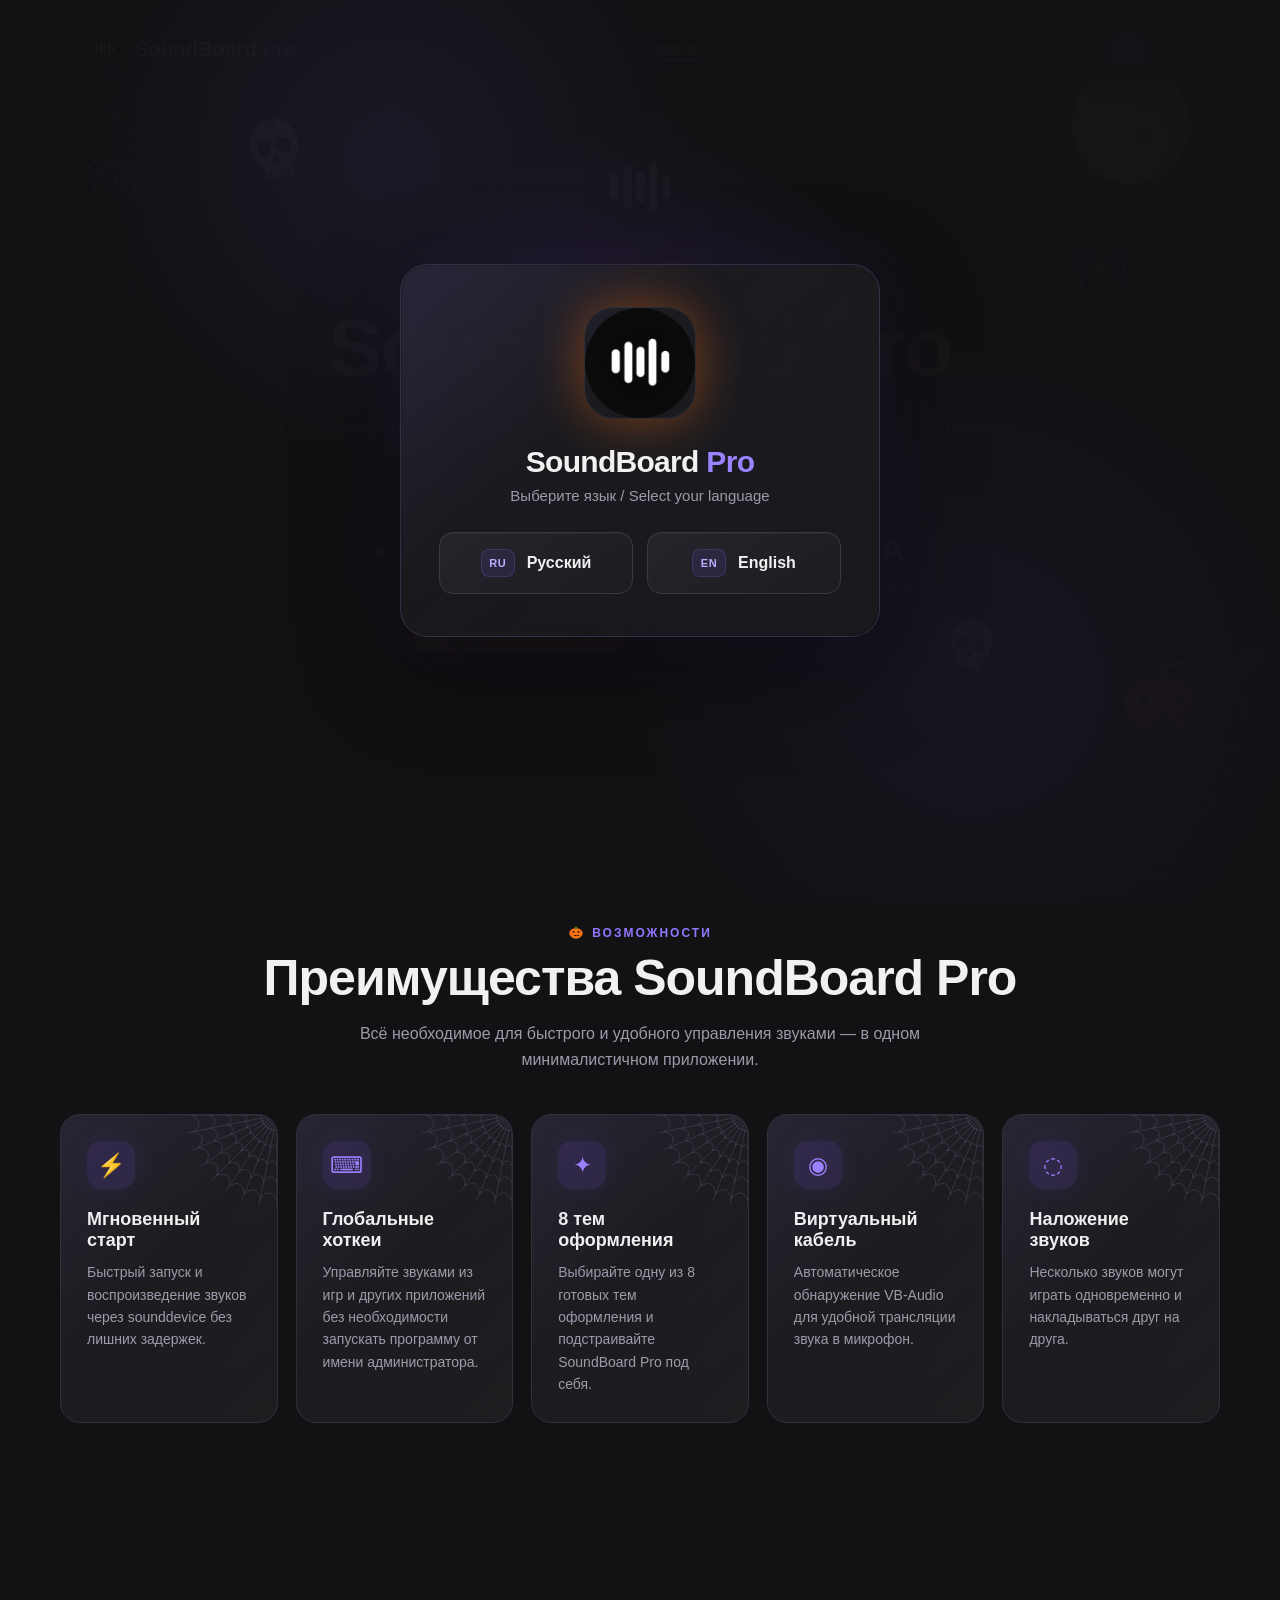
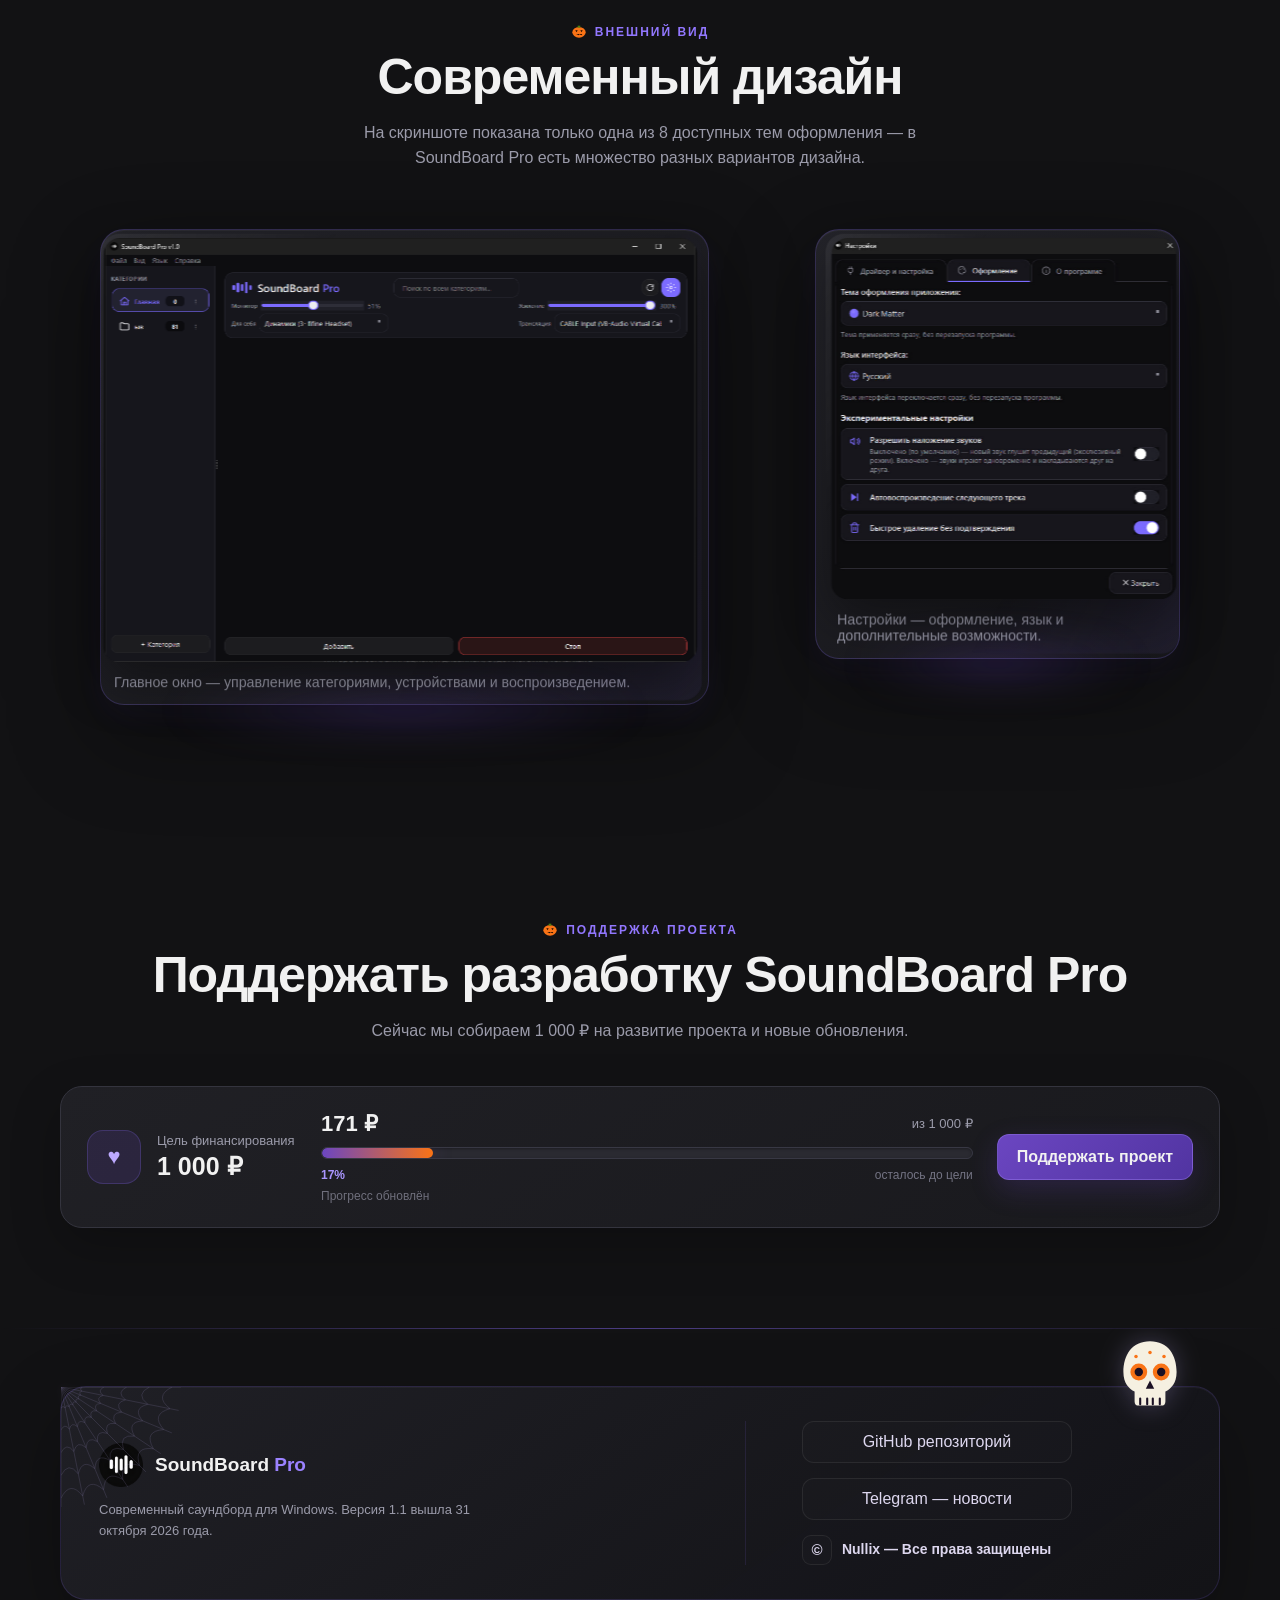
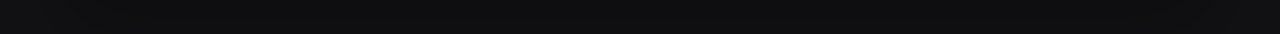
==== commit 5acb9b7f: "Update index.html" ====
--- a/docs/index.html
+++ b/docs/index.html
@@ -751,3 +751,5 @@
 <script src="halloween.js" defer></script>
 </body>
 </html>
+</body>
+</html>
--- a/docs/halloween.css
+++ b/docs/halloween.css
@@ -0,0 +1,112 @@
+:root{--hw:#f97316;--hw2:#fb923c;--hw-ink:#c4b5fd}
+
+header{opacity:1!important}
+.footer-shell{isolation:isolate;position:relative}
+.hero-inner{isolation:isolate}
+
+#hw-layer{position:fixed;inset:0;z-index:0;pointer-events:none;overflow:hidden}
+#hw-vig{position:fixed;inset:0;z-index:2;pointer-events:none;
+ background:radial-gradient(ellipse at 50% 42%,transparent 58%,rgba(4,2,10,.6) 100%)}
+#hw-flash{position:fixed;inset:0;z-index:3;pointer-events:none;opacity:0;
+ background:radial-gradient(ellipse at 50% 0%,rgba(196,181,253,.38),rgba(139,108,255,.06) 55%,transparent 75%);
+ animation:hwFlash 13s linear infinite}
+@keyframes hwFlash{0%,90%,100%{opacity:0}91%{opacity:.9}92%{opacity:.15}93.5%{opacity:.75}95%{opacity:0}}
+
+.hw-fog{position:absolute;left:-20%;right:-20%;bottom:-8%;height:42vh;will-change:transform;
+ background:radial-gradient(ellipse 40% 55% at 30% 70%,rgba(139,108,255,.18),transparent 70%),
+            radial-gradient(ellipse 35% 50% at 72% 80%,rgba(249,115,22,.12),transparent 70%);
+ animation:hwFog 24s ease-in-out infinite alternate}
+@keyframes hwFog{to{transform:translateX(7%)}}
+
+.hw-cw{position:absolute;width:230px;height:230px;opacity:.85;pointer-events:none}
+.hw-cw svg{display:block;width:100%;height:100%;filter:drop-shadow(0 0 4px rgba(196,181,253,.25))}
+.hw-cw.tl{top:0;left:0}
+.hw-cw.tr{top:0;right:0;transform:scaleX(-1)}
+.hw-cw.bl{bottom:0;left:0;transform:scaleY(-1)}
+.hw-cw.br{bottom:0;right:0;transform:scale(-1)}
+
+.hw-hang{position:absolute;top:0;width:60px;margin-left:-30px;transform-origin:50% 0;
+ animation:hwSwing var(--sw,6s) ease-in-out infinite alternate}
+.hw-hang i{position:absolute;left:29px;top:0;width:1px;height:var(--len);
+ background:linear-gradient(rgba(196,181,253,0),rgba(196,181,253,.55))}
+.hw-spi{position:absolute;left:0;top:var(--len);width:60px;filter:drop-shadow(0 0 6px rgba(249,115,22,.35))}
+.hw-spi svg{display:block;width:100%;height:auto}
+@keyframes hwSwing{from{transform:rotate(-6deg)}to{transform:rotate(6deg)}}
+
+.hw-fl{position:absolute;animation:hwFloat var(--t) ease-in-out var(--d) infinite alternate}
+.hw-fl svg{display:block;width:100%;height:auto}
+@keyframes hwFloat{from{transform:translate(0,0) rotate(var(--r))}to{transform:translate(14px,-36px) rotate(calc(var(--r) * -1))}}
+
+.hw-bat-f{position:absolute;top:var(--y);left:-120px;width:var(--s);opacity:0;will-change:transform;
+ animation:hwCross var(--t) linear var(--d) infinite}
+.hw-bat-f svg{display:block;width:100%;height:auto;animation:hwFlap .42s ease-in-out infinite alternate}
+@keyframes hwCross{0%{transform:translate(0,0);opacity:0}6%{opacity:.85}94%{opacity:.85}
+ 100%{transform:translate(calc(100vw + 260px),var(--dy));opacity:0}}
+@keyframes hwFlap{from{transform:scaleY(1)}to{transform:scaleY(.55)}}
+
+.hw-ghost{position:absolute;bottom:14%;left:-120px;width:62px;opacity:.25;will-change:transform;
+ animation:hwGhost 46s linear 6s infinite}
+.hw-ghost svg{display:block;width:100%;height:auto;filter:drop-shadow(0 0 10px rgba(196,181,253,.5))}
+@keyframes hwGhost{0%{transform:translate(0,0)}25%{transform:translate(30vw,-40px)}50%{transform:translate(60vw,10px)}
+ 75%{transform:translate(90vw,-50px)}100%{transform:translate(calc(100vw + 240px),0)}}
+
+.hero{position:relative}
+#hw-moon{position:absolute;top:8%;right:7%;width:118px;aspect-ratio:1;border-radius:50%;z-index:-1;
+ background:radial-gradient(circle at 34% 32%,#fff8e0,#f1e2ae 58%,#cdb87c);opacity:.85;
+ box-shadow:0 0 80px rgba(253,230,138,.25)}
+#hw-moon:before{content:"";position:absolute;inset:-70%;border-radius:50%;
+ background:radial-gradient(circle,rgba(255,226,160,.3),transparent 62%);animation:hwMoon 7s ease-in-out infinite alternate}
+#hw-moon:after{content:"";position:absolute;inset:0;border-radius:50%;
+ background:radial-gradient(circle at 62% 60%,rgba(150,130,90,.35) 0 9%,transparent 10%),
+            radial-gradient(circle at 36% 62%,rgba(150,130,90,.28) 0 6%,transparent 7%),
+            radial-gradient(circle at 52% 28%,rgba(150,130,90,.25) 0 5%,transparent 6%)}
+@keyframes hwMoon{from{opacity:.55;transform:scale(.96)}to{opacity:1;transform:scale(1.04)}}
+@media(max-width:700px){#hw-moon{width:76px;top:3%;right:5%}}
+
+.hw-hp{position:absolute;pointer-events:none;z-index:1;filter:drop-shadow(0 0 26px rgba(249,115,22,.4));
+ animation:hwBob 5s ease-in-out infinite alternate}
+.hw-hp svg{display:block;width:100%;height:auto}
+.hw-hp.r{right:6%;bottom:90px;width:84px;opacity:.9}
+@keyframes hwBob{from{transform:translateY(0) rotate(-3deg)}to{transform:translateY(-14px) rotate(3deg)}}
+
+.hw-sk{position:absolute;pointer-events:none;z-index:1;filter:drop-shadow(0 0 10px rgba(196,181,253,.2));
+ animation:hwBob 6s ease-in-out infinite alternate}
+.hw-sk svg{display:block;width:100%;height:auto}
+
+.hero-logo{filter:drop-shadow(0 0 22px rgba(249,115,22,.45))}
+.hero h1 span{background:linear-gradient(90deg,#a78bfa,#fb923c,#a78bfa);background-size:220% 100%;
+ -webkit-background-clip:text;background-clip:text;color:transparent;animation:hwText 7s linear infinite}
+@keyframes hwText{to{background-position:220% 0}}
+
+.eyebrow:before{content:"";display:inline-block;width:16px;height:16px;margin-right:8px;vertical-align:-3px;
+ background:url("data:image/svg+xml,<svg xmlns='http://www.w3.org/2000/svg' viewBox='0 0 24 24'><ellipse cx='12' cy='14' rx='10' ry='8' fill='%23f97316'/><path d='M10 4h4v3h-4z' fill='%234d7c0f'/><path d='M6.5 11L10 11L8.25 14Z' fill='%231c0a00'/><path d='M14 11L17.5 11L15.75 14Z' fill='%231c0a00'/><path d='M7 16.5H17L15.5 18.5L13 17L11 18.5L9 17Z' fill='%231c0a00'/></svg>") center/contain no-repeat}
+
+.feature{position:relative;overflow:hidden}
+.feature:hover .icon-box{color:var(--hw2);background:rgba(249,115,22,.16);box-shadow:0 0 28px rgba(249,115,22,.35)}
+.feature:hover,.shot:hover{border-color:rgba(249,115,22,.55)}
+.hw-fcw{position:absolute;top:0;right:0;width:92px;height:92px;opacity:.5;transform:scaleX(-1);pointer-events:none;transition:opacity .4s}
+.hw-fcw svg{display:block;width:100%;height:100%}
+.feature:hover .hw-fcw{opacity:.85}
+
+.download-btn{background:linear-gradient(145deg,#fb923c,#ea580c);color:#1c0a00;box-shadow:0 10px 28px rgba(234,88,12,.4)}
+.download-btn:hover{box-shadow:0 14px 38px rgba(234,88,12,.6)}
+.splash-icon{box-shadow:0 0 50px rgba(249,115,22,.45)}
+.funding-fill{background:linear-gradient(90deg,#6b46c1,#f97316)}
+
+.hw-fsk{position:absolute;right:34px;top:-50px;width:70px;z-index:2;pointer-events:none;
+ filter:drop-shadow(0 0 12px rgba(196,181,253,.25));animation:hwBob 6s ease-in-out infinite alternate}
+.hw-fsk svg{display:block;width:100%;height:auto}
+
+@media(max-width:1180px){.hw-hang.r{display:none}}
+@media(max-width:700px){
+ .hw-cw{width:130px;height:130px}
+ .hw-hp.r{display:none}
+ .hw-hang{display:none}
+ .hw-fx,.hw-sk{display:none}
+ .hw-fsk{width:52px;right:14px;top:-38px}
+ .hw-fcw{width:70px;height:70px}
+}
+@media(prefers-reduced-motion:reduce){
+ #hw-flash,.hw-fl,.hw-hang,.hw-bat-f,.hw-ghost,.hw-hp,.hw-sk,.hw-fsk,.hw-fog,#hw-moon:before,.hero h1 span{animation:none!important}
+ .hw-bat-f{display:none}
+}
